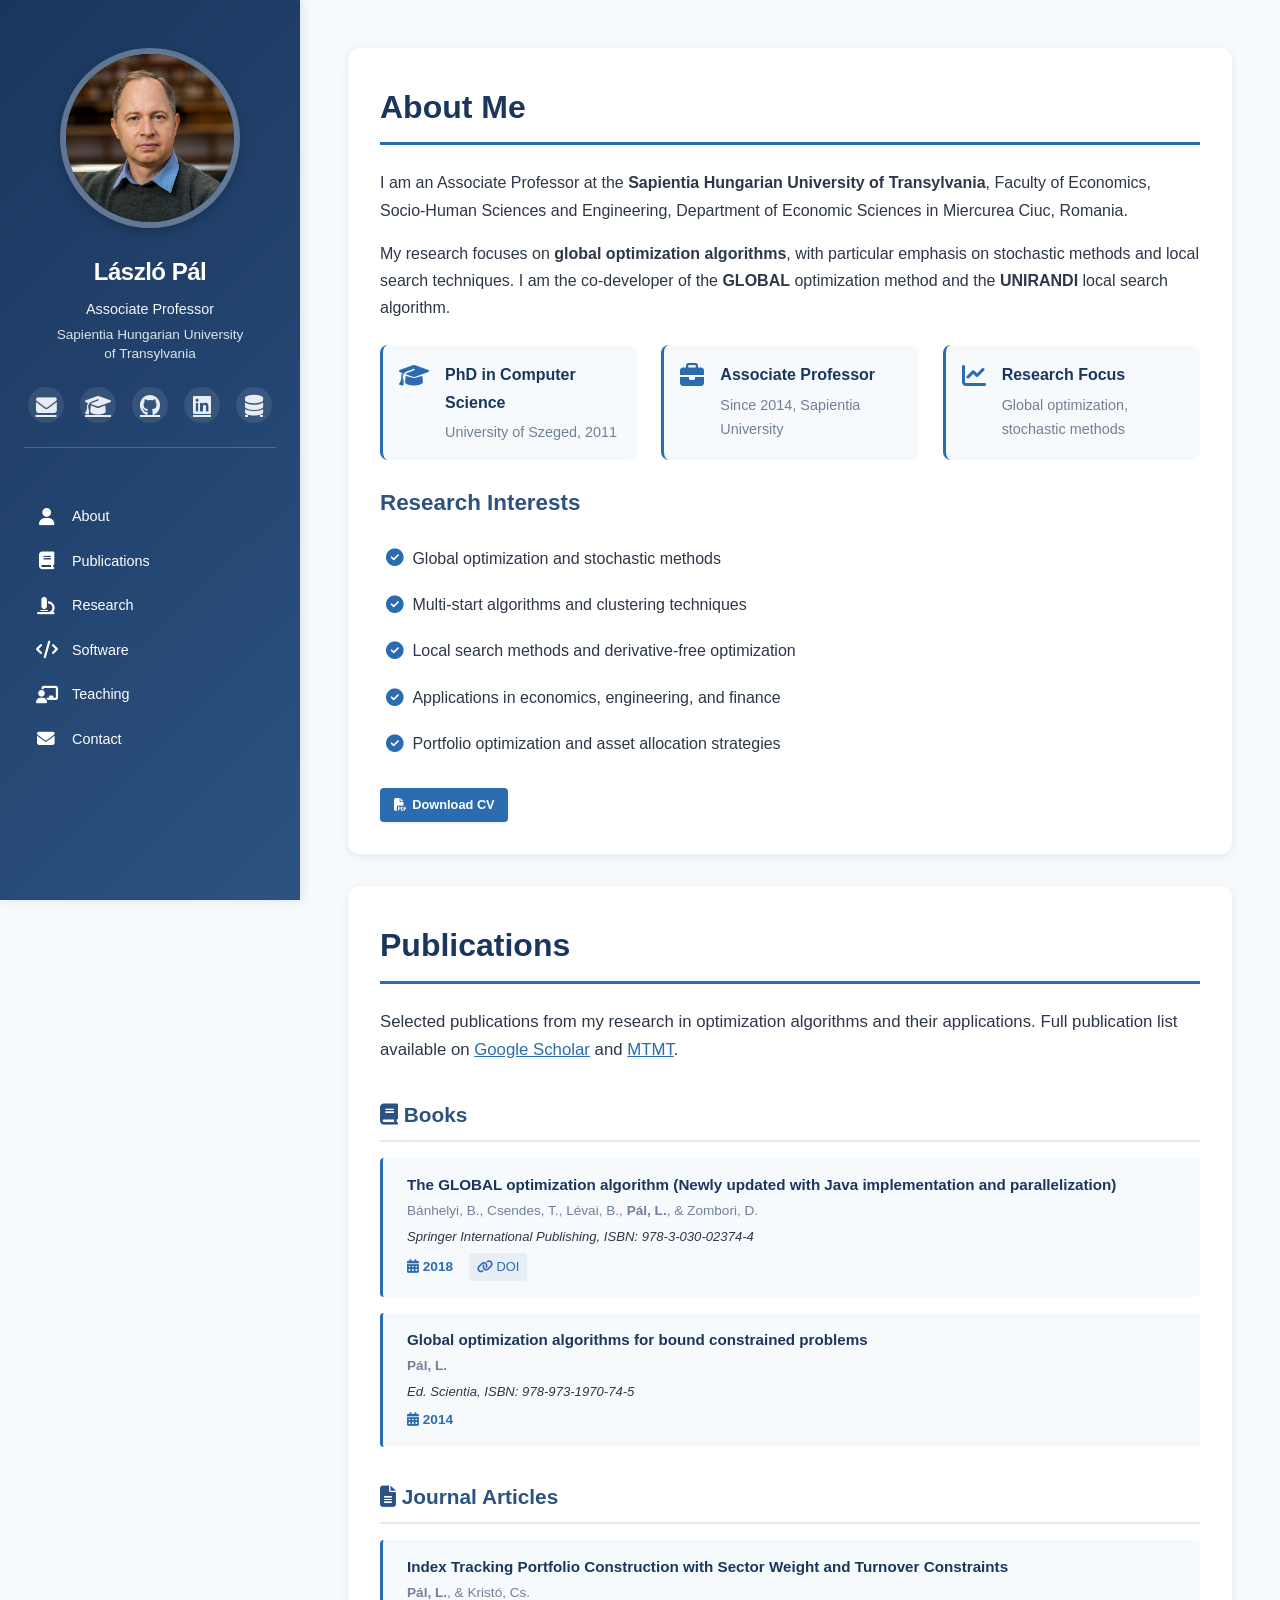
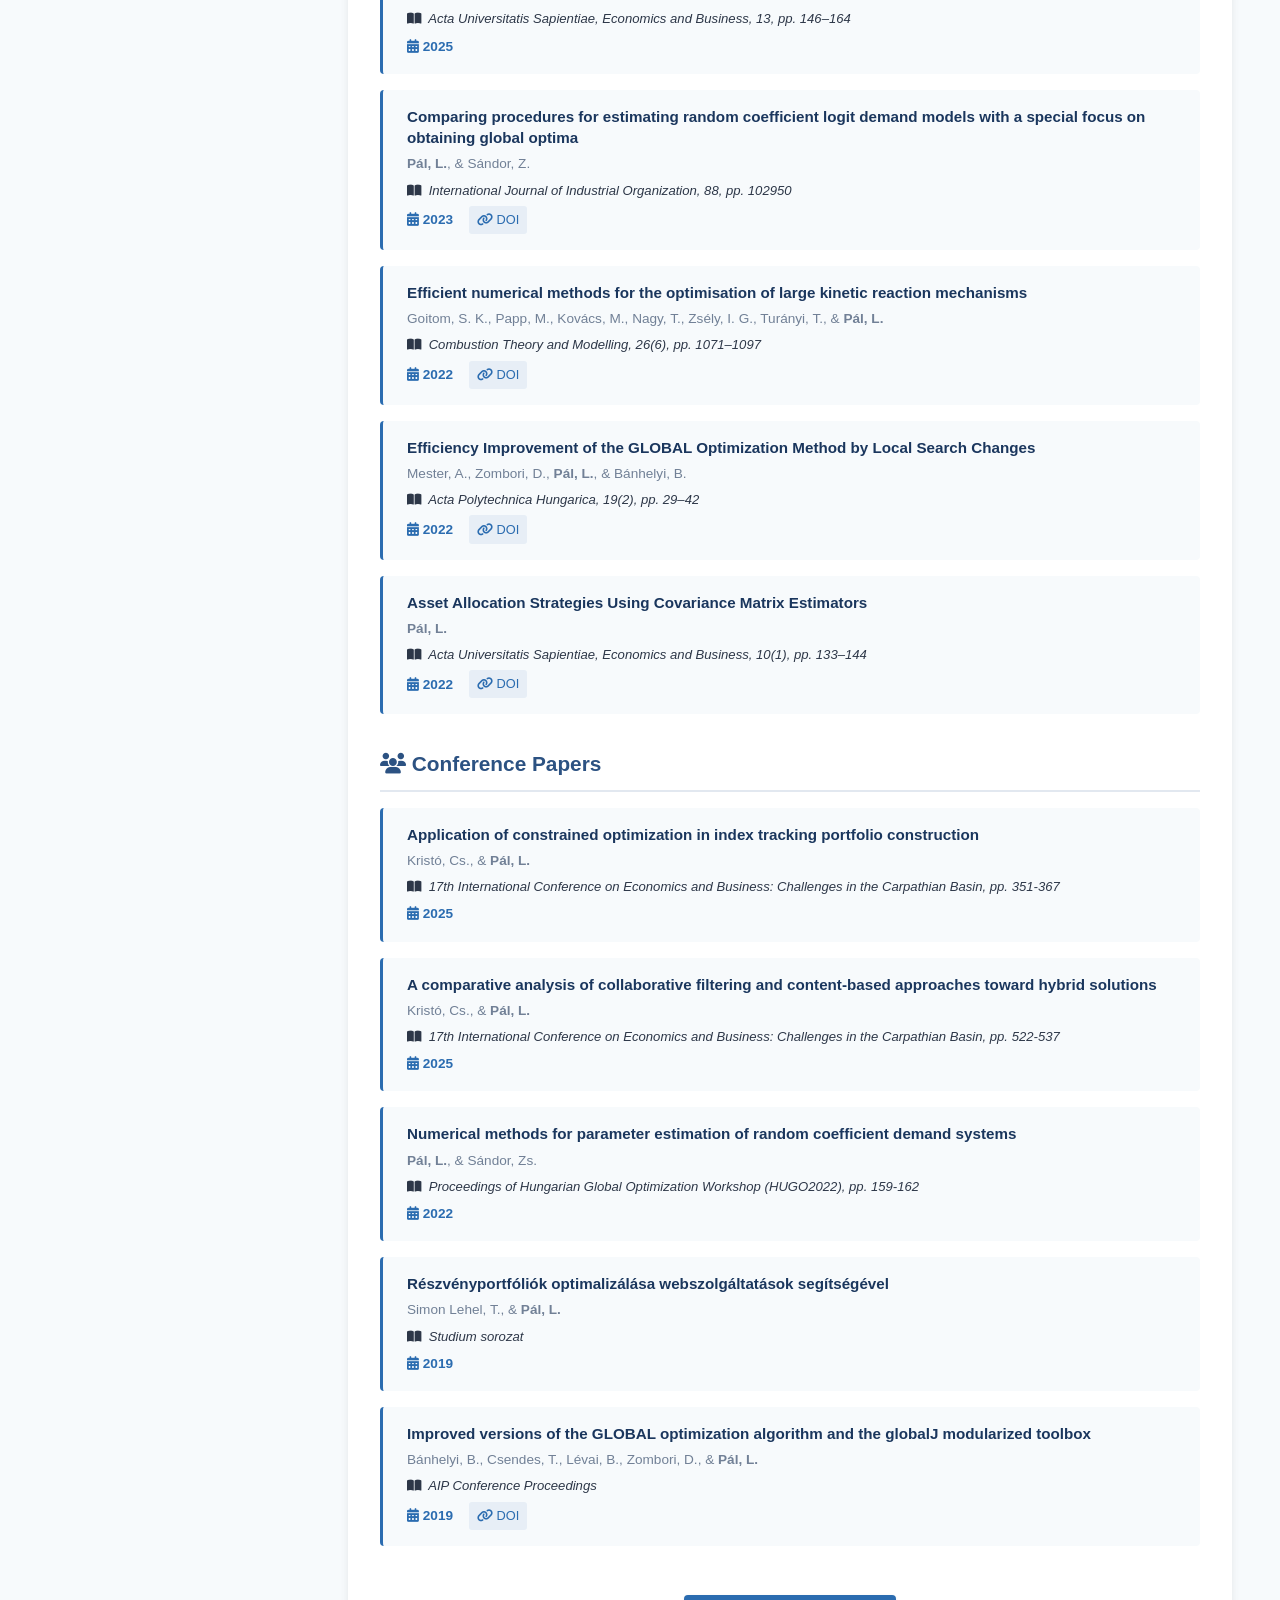
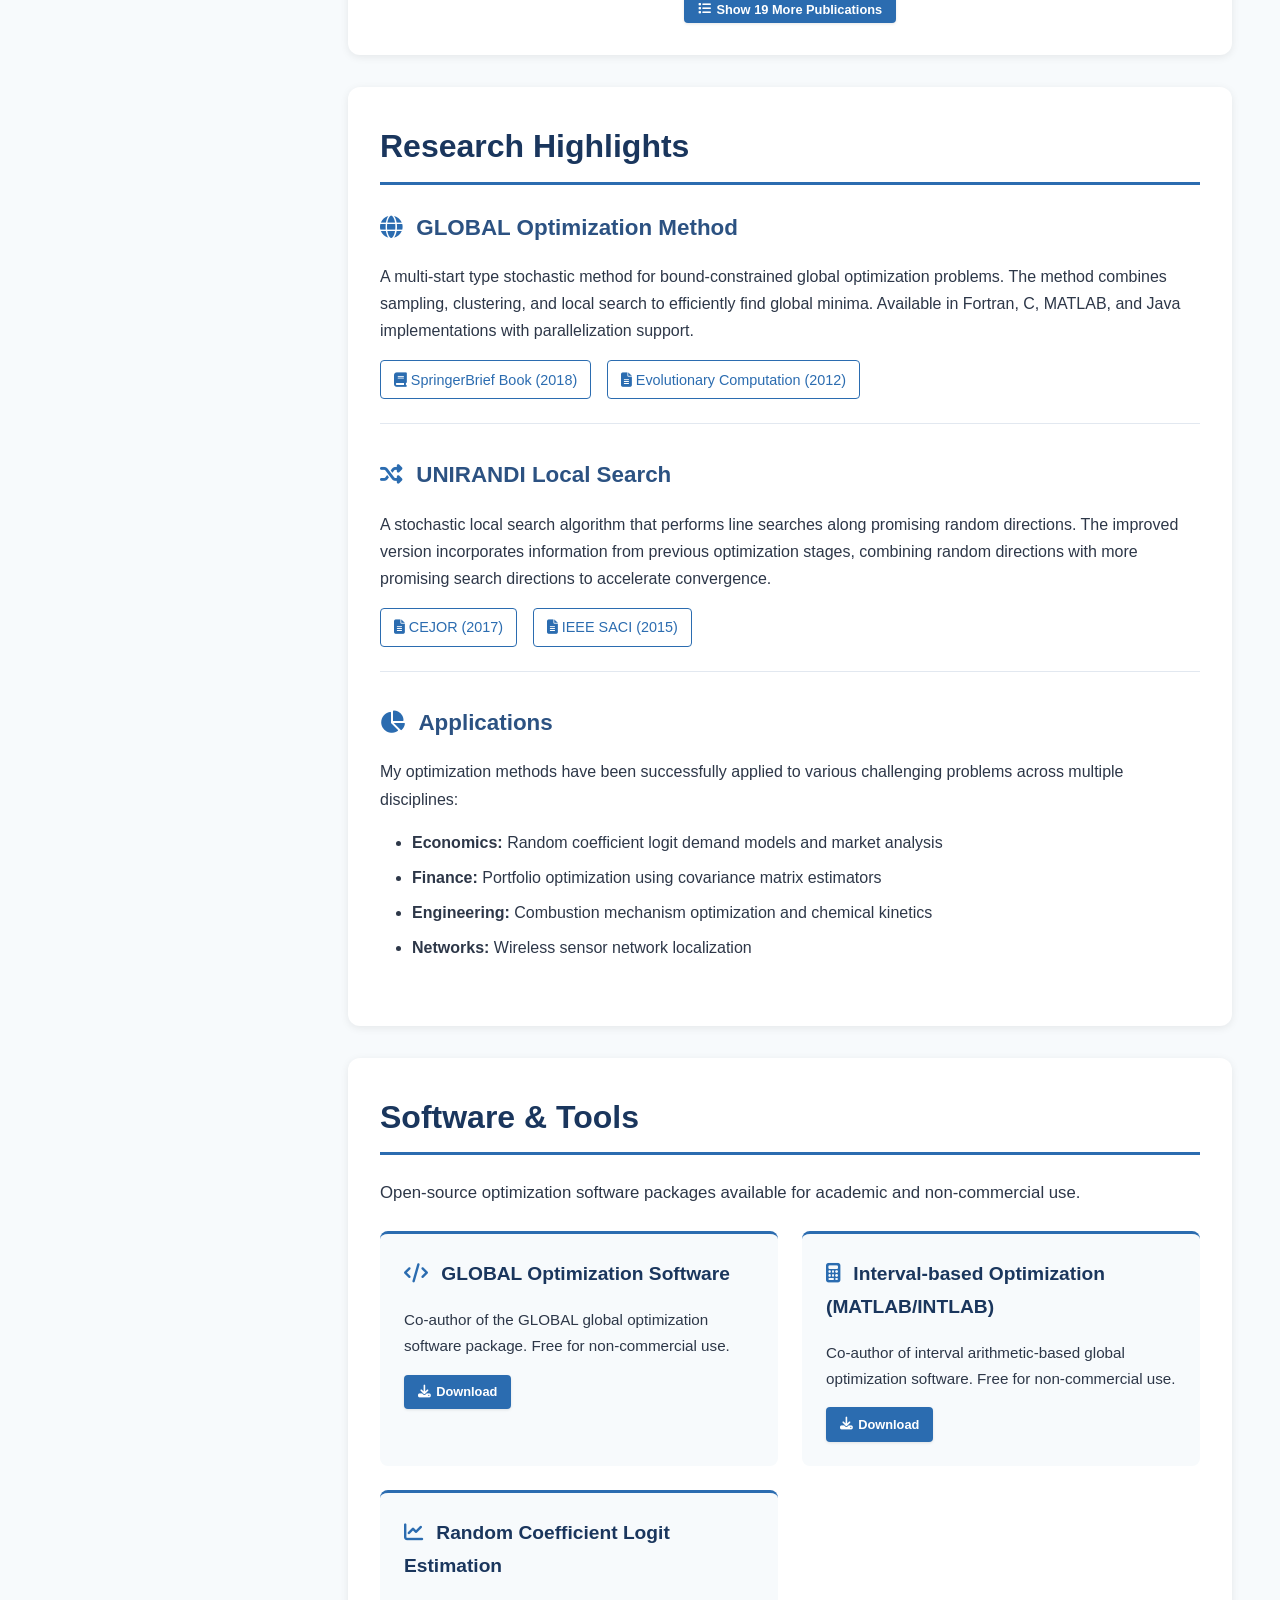
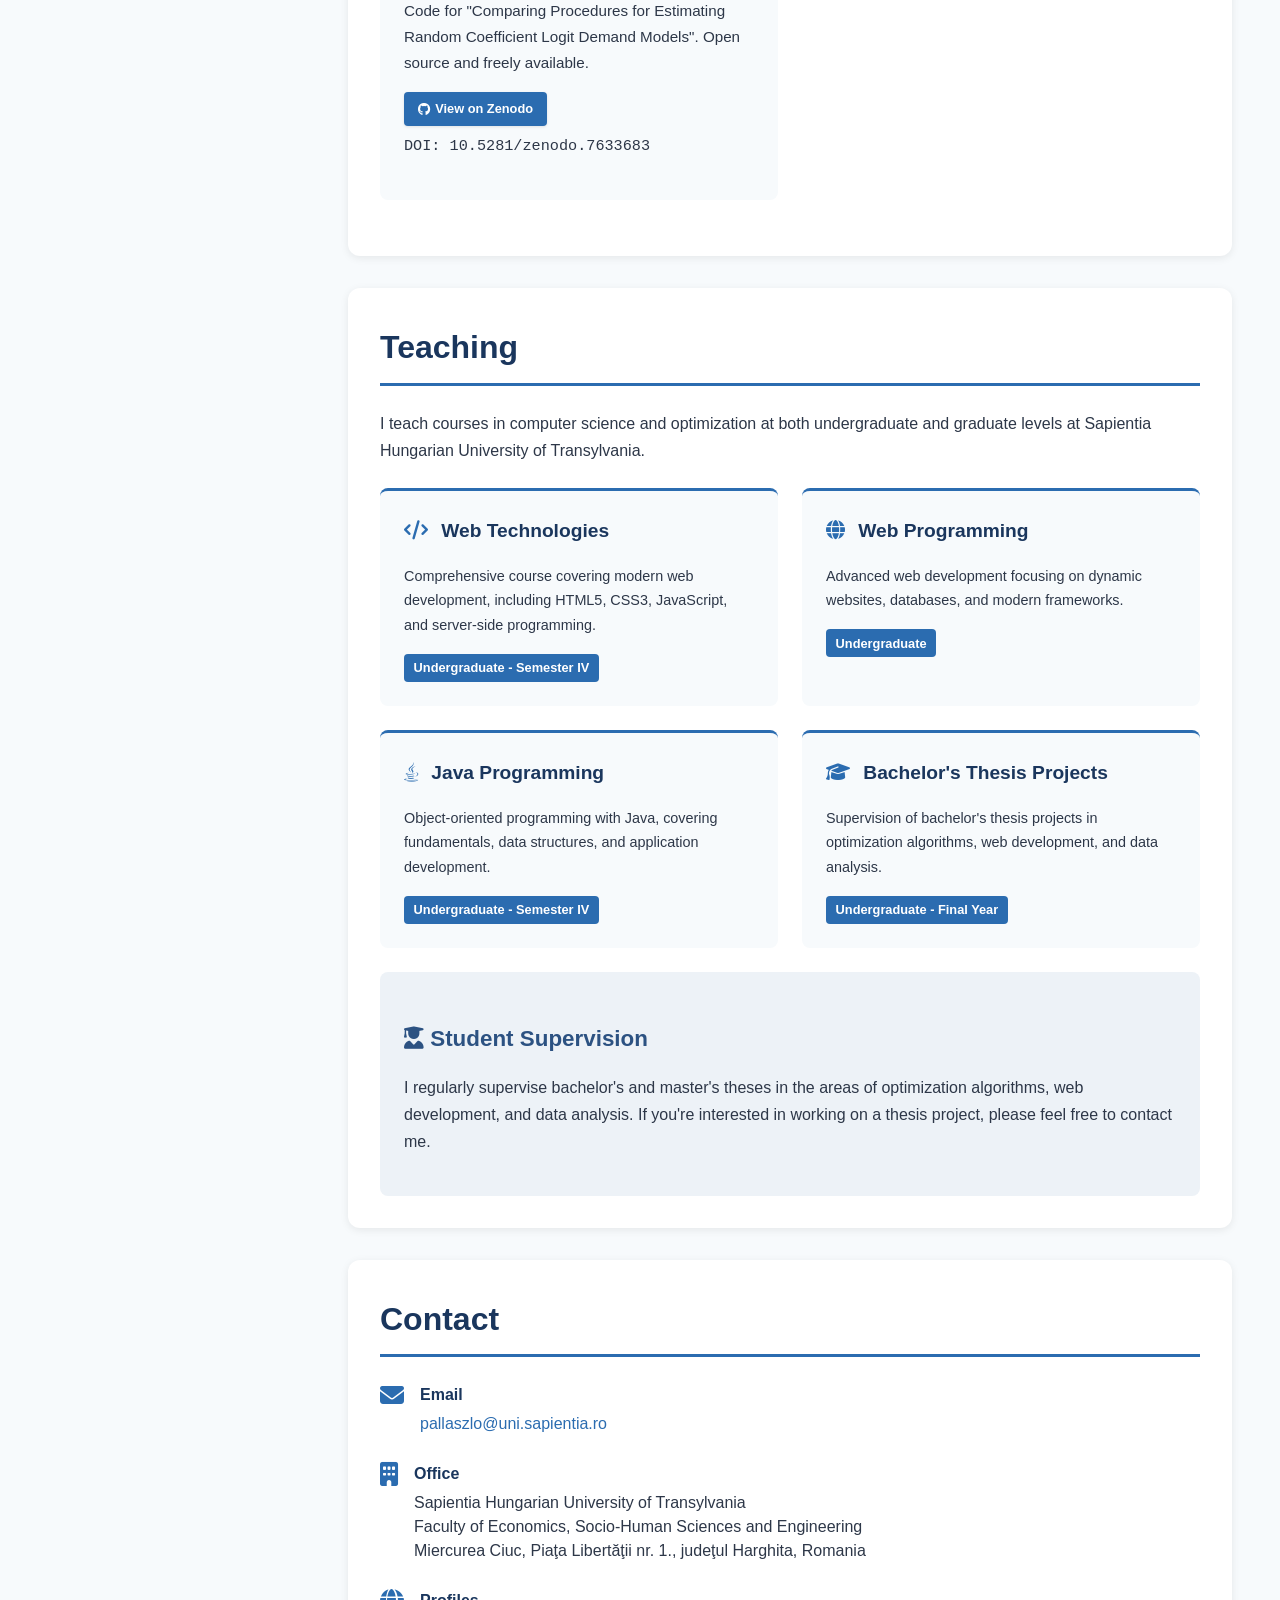
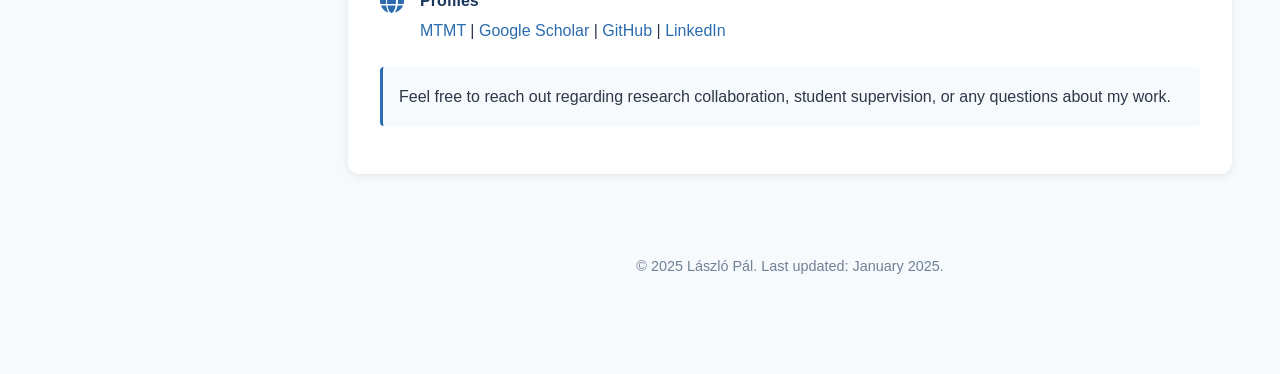
==== index.html @ 98fa34c7 "Swap MTMT/Scholar links, remove category counts, remove hover effects, add mobile scroll-to-top Chan" ====
<!DOCTYPE html>
<html lang="en">
<head>
    <meta charset="UTF-8">
    <meta name="viewport" content="width=device-width, initial-scale=1.0">
    <meta name="description" content="László Pál - Associate Professor at Sapientia Hungarian University of Transylvania, researcher in global optimization and stochastic methods">
    <meta name="keywords" content="László Pál, optimization, GLOBAL, UNIRANDI, research, Sapientia">
    <meta name="author" content="László Pál">
    <title>László Pál - Academic Website</title>
    <link rel="stylesheet" href="css/style.css">
    <link rel="stylesheet" href="https://cdnjs.cloudflare.com/ajax/libs/font-awesome/6.4.0/css/all.min.css">
    
    <!-- Google Analytics - Uncomment and add your GA ID -->
    <!-- 
    <script async src="https://www.googletagmanager.com/gtag/js?id=GA_MEASUREMENT_ID"></script>
    <script>
      window.dataLayer = window.dataLayer || [];
      function gtag(){dataLayer.push(arguments);}
      gtag('js', new Date());
      gtag('config', 'GA_MEASUREMENT_ID');
    </script>
    -->
</head>
<body>
    <!-- Fixed Sidebar -->
    <aside class="sidebar">
        <div class="profile">
            <div class="profile-image">
                <img src="assets/images/profile_small.jpg" alt="László Pál">
            </div>
            <h1>László Pál</h1>
            <p class="title">Associate Professor</p>
            <p class="institution">Sapientia Hungarian University<br>of Transylvania</p>

            <div class="social-links">
                <a href="mailto:pallaszlo@uni.sapientia.ro" title="Email" aria-label="Email">
                    <i class="fas fa-envelope"></i>
                </a>
                <a href="https://scholar.google.com/citations?user=nDlGWqsAAAAJ&hl=en" title="Google Scholar" target="_blank" rel="noopener" aria-label="Google Scholar">
                    <i class="fas fa-graduation-cap"></i>
                </a>
                <a href="https://github.com/pallaszlo" title="GitHub" target="_blank" rel="noopener" aria-label="GitHub">
                    <i class="fab fa-github"></i>
                </a>
                <a href="https://www.linkedin.com/in/l%C3%A1szl%C3%B3-p%C3%A1l-b04ba25a/" title="LinkedIn" target="_blank" rel="noopener" aria-label="LinkedIn">
                    <i class="fab fa-linkedin"></i>
                </a>
                <a href="https://m2.mtmt.hu/gui2/?type=authors&mode=browse&sel=10026711" title="MTMT" target="_blank" rel="noopener" aria-label="MTMT">
                    <i class="fas fa-database"></i>
                </a>
            </div>

            <nav class="main-nav">
                <a href="#about"><i class="fas fa-user"></i> About</a>
                <a href="#publications"><i class="fas fa-book"></i> Publications</a>
                <a href="#research"><i class="fas fa-microscope"></i> Research</a>
                <a href="#software"><i class="fas fa-code"></i> Software</a>
                <a href="#teaching"><i class="fas fa-chalkboard-teacher"></i> Teaching</a>
                <a href="#contact"><i class="fas fa-envelope"></i> Contact</a>
            </nav>
        </div>
    </aside>

    <!-- Main Content -->
    <main class="content">
        <section id="about" class="section">
            <h2>About Me</h2>
            <p>
                I am an Associate Professor at the <strong>Sapientia Hungarian University of Transylvania</strong>, 
                Faculty of Economics, Socio-Human Sciences and Engineering, Department of Economic Sciences in Miercurea Ciuc, Romania.
            </p>
            <p>
                My research focuses on <strong>global optimization algorithms</strong>, with particular emphasis on 
                stochastic methods and local search techniques. I am the co-developer of the <strong>GLOBAL</strong> 
                optimization method and the <strong>UNIRANDI</strong> local search algorithm.
            </p>
            
            <div class="highlights">
                <div class="highlight-item">
                    <i class="fas fa-graduation-cap"></i>
                    <div>
                        <strong>PhD in Computer Science</strong>
                        <p>University of Szeged, 2011</p>
                    </div>
                </div>
                <div class="highlight-item">
                    <i class="fas fa-briefcase"></i>
                    <div>
                        <strong>Associate Professor</strong>
                        <p>Since 2014, Sapientia University</p>
                    </div>
                </div>
                <div class="highlight-item">
                    <i class="fas fa-chart-line"></i>
                    <div>
                        <strong>Research Focus</strong>
                        <p>Global optimization, stochastic methods</p>
                    </div>
                </div>
            </div>

            <h3>Research Interests</h3>
            <ul class="research-interests">
                <li><i class="fas fa-check-circle"></i> Global optimization and stochastic methods</li>
                <li><i class="fas fa-check-circle"></i> Multi-start algorithms and clustering techniques</li>
                <li><i class="fas fa-check-circle"></i> Local search methods and derivative-free optimization</li>
                <li><i class="fas fa-check-circle"></i> Applications in economics, engineering, and finance</li>
                <li><i class="fas fa-check-circle"></i> Portfolio optimization and asset allocation strategies</li>
            </ul>
            
            <div class="cv-download">
                <a href="assets/cv.pdf" class="button" download>
                    <i class="fas fa-file-pdf"></i> Download CV
                </a>
            </div>
        </section>

        <section id="publications" class="section">
            <h2>Publications</h2>
            <p class="section-intro">
                Selected publications from my research in optimization algorithms and their applications.
                Full publication list available on
                <a href="https://scholar.google.com/citations?user=nDlGWqsAAAAJ&hl=en" target="_blank" rel="noopener">Google Scholar</a> and
                <a href="https://m2.mtmt.hu/gui2/?type=authors&mode=browse&sel=10026711" target="_blank" rel="noopener">MTMT</a>.
            </p>
            
            <div id="publications-list">
                <p class="loading">Loading publications...</p>
            </div>
            
            <div class="view-all">
                <button class="button" onclick="toggleAllPublications()">
                    <i class="fas fa-list"></i> View All Publications
                </button>
            </div>
        </section>

        <section id="research" class="section">
            <h2>Research Highlights</h2>
            
            <div class="research-item">
                <h3><i class="fas fa-globe"></i> GLOBAL Optimization Method</h3>
                <p>
                    A multi-start type stochastic method for bound-constrained global optimization problems. 
                    The method combines sampling, clustering, and local search to efficiently find global minima. 
                    Available in Fortran, C, MATLAB, and Java implementations with parallelization support.
                </p>
                <div class="research-links">
                    <a href="https://doi.org/10.1007/978-3-030-02375-1" target="_blank">
                        <i class="fas fa-book"></i> SpringerBrief Book (2018)
                    </a>
                    <a href="https://doi.org/10.1162/EVCO_a_00089" target="_blank">
                        <i class="fas fa-file-alt"></i> Evolutionary Computation (2012)
                    </a>
                </div>
            </div>

            <div class="research-item">
                <h3><i class="fas fa-random"></i> UNIRANDI Local Search</h3>
                <p>
                    A stochastic local search algorithm that performs line searches along promising random directions. 
                    The improved version incorporates information from previous optimization stages, combining random 
                    directions with more promising search directions to accelerate convergence.
                </p>
                <div class="research-links">
                    <a href="https://doi.org/10.1007/s10100-017-0470-2" target="_blank">
                        <i class="fas fa-file-alt"></i> CEJOR (2017)
                    </a>
                    <a href="https://doi.org/10.1109/saci.2015.7208182" target="_blank">
                        <i class="fas fa-file-alt"></i> IEEE SACI (2015)
                    </a>
                </div>
            </div>

            <div class="research-item">
                <h3><i class="fas fa-chart-pie"></i> Applications</h3>
                <p>
                    My optimization methods have been successfully applied to various challenging problems across 
                    multiple disciplines:
                </p>
                <ul>
                    <li><strong>Economics:</strong> Random coefficient logit demand models and market analysis</li>
                    <li><strong>Finance:</strong> Portfolio optimization using covariance matrix estimators</li>
                    <li><strong>Engineering:</strong> Combustion mechanism optimization and chemical kinetics</li>
                    <li><strong>Networks:</strong> Wireless sensor network localization</li>
                </ul>
            </div>
        </section>

        <section id="software" class="section">
            <h2>Software & Tools</h2>
            <p class="section-intro">
                Open-source optimization software packages available for academic and non-commercial use.
            </p>

            <div class="software-grid">
                <div class="software-item">
                    <h3><i class="fas fa-code"></i> GLOBAL Optimization Software</h3>
                    <p>
                        Co-author of the GLOBAL global optimization software package. Free for non-commercial use.
                    </p>
                    <a href="http://www.inf.u-szeged.hu/~csendes/Reg/regform.php" class="button" target="_blank">
                        <i class="fas fa-download"></i> Download
                    </a>
                </div>

                <div class="software-item">
                    <h3><i class="fas fa-calculator"></i> Interval-based Optimization (MATLAB/INTLAB)</h3>
                    <p>
                        Co-author of interval arithmetic-based global optimization software. Free for non-commercial use.
                    </p>
                    <a href="http://www.inf.u-szeged.hu/~csendes/Reg/regform.php" class="button" target="_blank">
                        <i class="fas fa-download"></i> Download
                    </a>
                </div>

                <div class="software-item">
                    <h3><i class="fas fa-chart-line"></i> Random Coefficient Logit Estimation</h3>
                    <p>
                        Code for "Comparing Procedures for Estimating Random Coefficient Logit Demand Models".
                        Open source and freely available.
                    </p>
                    <a href="https://zenodo.org/record/7633684" class="button" target="_blank">
                        <i class="fab fa-github"></i> View on Zenodo
                    </a>
                    <p class="software-doi">DOI: 10.5281/zenodo.7633683</p>
                </div>
            </div>
        </section>

        <section id="teaching" class="section">
            <h2>Teaching</h2>
            <p>
                I teach courses in computer science and optimization at both undergraduate and graduate levels 
                at Sapientia Hungarian University of Transylvania.
            </p>
            
            <div class="teaching-grid">
                <div class="teaching-item">
                    <h3><i class="fas fa-code"></i> Web Technologies</h3>
                    <p>Comprehensive course covering modern web development, including HTML5, CSS3, JavaScript,
                       and server-side programming.</p>
                    <span class="course-level">Undergraduate - Semester IV</span>
                </div>

                <div class="teaching-item">
                    <h3><i class="fas fa-globe"></i> Web Programming</h3>
                    <p>Advanced web development focusing on dynamic websites, databases, and modern frameworks.</p>
                    <span class="course-level">Undergraduate</span>
                </div>

                <div class="teaching-item">
                    <h3><i class="fab fa-java"></i> Java Programming</h3>
                    <p>Object-oriented programming with Java, covering fundamentals, data structures,
                       and application development.</p>
                    <span class="course-level">Undergraduate - Semester IV</span>
                </div>

                <div class="teaching-item">
                    <h3><i class="fas fa-graduation-cap"></i> Bachelor's Thesis Projects</h3>
                    <p>Supervision of bachelor's thesis projects in optimization algorithms, web development,
                       and data analysis.</p>
                    <span class="course-level">Undergraduate - Final Year</span>
                </div>
            </div>
            
            <div class="supervision">
                <h3><i class="fas fa-user-graduate"></i> Student Supervision</h3>
                <p>
                    I regularly supervise bachelor's and master's theses in the areas of optimization algorithms, 
                    web development, and data analysis. If you're interested in working on a thesis project, 
                    please feel free to contact me.
                </p>
            </div>
        </section>

        <section id="contact" class="section">
            <h2>Contact</h2>
            
            <div class="contact-grid">
                <div class="contact-item">
                    <i class="fas fa-envelope"></i>
                    <div>
                        <strong>Email</strong>
                        <p><a href="mailto:pallaszlo@uni.sapientia.ro">pallaszlo@uni.sapientia.ro</a></p>
                    </div>
                </div>
                
                <div class="contact-item">
                    <i class="fas fa-building"></i>
                    <div>
                        <strong>Office</strong>
                        <p>Sapientia Hungarian University of Transylvania<br>
                           Faculty of Economics, Socio-Human Sciences and Engineering<br>
                           Miercurea Ciuc, Piaţa Libertăţii nr. 1., judeţul Harghita, Romania</p>
                    </div>
                </div>
                
                <div class="contact-item">
                    <i class="fas fa-globe"></i>
                    <div>
                        <strong>Profiles</strong>
                        <p>
                            <a href="https://m2.mtmt.hu/gui2/?type=authors&mode=browse&sel=10026711" target="_blank">MTMT</a> |
                            <a href="https://scholar.google.com/citations?user=nDlGWqsAAAAJ&hl=en" target="_blank">Google Scholar</a> |
                            <a href="https://github.com/pallaszlo" target="_blank">GitHub</a> |
                            <a href="https://www.linkedin.com/in/l%C3%A1szl%C3%B3-p%C3%A1l-b04ba25a/" target="_blank">LinkedIn</a>
                        </p>
                    </div>
                </div>
            </div>
            
            <p class="contact-note">
                Feel free to reach out regarding research collaboration, student supervision, 
                or any questions about my work.
            </p>
        </section>

        <footer>
            <p>&copy; 2025 László Pál. Last updated: January 2025.</p>
        </footer>
    </main>

    <!-- Scroll to Top Button -->
    <button id="scrollToTop" class="scroll-top-btn" onclick="scrollToTop()" aria-label="Scroll to top">
        <i class="fas fa-arrow-up"></i>
    </button>

    <script src="js/main.js"></script>
    <script src="js/publications.js"></script>
</body>
</html>
---- css/style.css ----
/* Reset and Base Styles */
* {
    margin: 0;
    padding: 0;
    box-sizing: border-box;
}

:root {
    /* Professional Color Palette */
    --primary-color: #1a365d;  /* Deep blue */
    --secondary-color: #2c5282;  /* Medium blue */
    --accent-color: #2b6cb0;  /* Bright blue */
    --text-color: #2d3748;
    --text-light: #718096;
    --bg-color: #ffffff;
    --bg-light: #f7fafc;
    --bg-highlight: #edf2f7;
    --border-color: #e2e8f0;
    --shadow: 0 2px 8px rgba(0, 0, 0, 0.08);
    --shadow-hover: 0 4px 12px rgba(0, 0, 0, 0.12);
    
    /* Spacing */
    --sidebar-width: 300px;
    --content-max-width: 1000px;
    --spacing-xs: 0.5rem;
    --spacing-sm: 1rem;
    --spacing-md: 1.5rem;
    --spacing-lg: 2rem;
    --spacing-xl: 3rem;
}

body {
    font-family: -apple-system, BlinkMacSystemFont, 'Segoe UI', 'Roboto', 'Oxygen', 'Ubuntu', 'Cantarell', sans-serif;
    line-height: 1.7;
    color: var(--text-color);
    background-color: var(--bg-light);
}

/* Sidebar Styles */
.sidebar {
    position: fixed;
    top: 0;
    left: 0;
    width: var(--sidebar-width);
    height: 100vh;
    background: linear-gradient(135deg, var(--primary-color) 0%, var(--secondary-color) 100%);
    color: white;
    padding-top: var(--spacing-xl);
    padding-left: var(--spacing-md);
    padding-right: var(--spacing-md);
    padding-bottom: var(--spacing-lg);
    overflow-y: auto;
    scrollbar-width: thin;
    -ms-overflow-style: none;
    box-shadow: 2px 0 10px rgba(0, 0, 0, 0.1);
    z-index: 1000;
}

.sidebar::-webkit-scrollbar {
    width: 5px;
}

.sidebar::-webkit-scrollbar-thumb {
    background: rgba(255, 255, 255, 0.3);
    border-radius: 3px;
}

.profile {
    text-align: center;
}

.profile-image {
    width: 180px;
    height: 180px;
    margin: 0 auto var(--spacing-md);
    border-radius: 50%;
    overflow: hidden;
    border: 6px solid rgba(255, 255, 255, 0.3);
    box-shadow: 0 4px 12px rgba(0, 0, 0, 0.2);
}

.profile-image img {
    width: 100%;
    height: 100%;
    object-fit: cover;
    object-position: center 20%;
}

.sidebar h1 {
    font-size: 1.5rem;
    margin-bottom: 0.25rem;
    font-weight: 700;
    letter-spacing: -0.5px;
}

.sidebar .title {
    color: rgba(255, 255, 255, 0.95);
    font-size: 0.9rem;
    font-weight: 500;
    margin-bottom: 0.25rem;
}

.sidebar .institution {
    color: rgba(255, 255, 255, 0.85);
    font-size: 0.85rem;
    line-height: 1.4;
    margin-bottom: var(--spacing-md);
}

/* Navigation */
.main-nav {
    display: flex;
    flex-direction: column;
    gap: 0.25rem;
    margin: 0;
    padding-top: var(--spacing-md);
    border-top: none;
}

.main-nav a {
    color: white;
    text-decoration: none;
    padding: 0.5rem 0.75rem;
    border-radius: 6px;
    transition: all 0.3s ease;
    font-size: 0.9rem;
    font-weight: 500;
    display: flex;
    align-items: center;
    gap: var(--spacing-sm);
}

.main-nav a i {
    width: 20px;
    font-size: 1.1rem;
}

.main-nav a:hover,
.main-nav a.active {
    background-color: rgba(255, 255, 255, 0.15);
    transform: translateX(5px);
}

/* Social Links */
.social-links {
    display: flex;
    justify-content: center;
    gap: var(--spacing-sm);
    margin-top: var(--spacing-md);
    margin-bottom: var(--spacing-md);
    padding-bottom: var(--spacing-md);
    border-bottom: 1px solid rgba(255, 255, 255, 0.2);
}

.social-links a {
    color: white;
    font-size: 1.3rem;
    transition: all 0.3s ease;
    opacity: 0.9;
    width: 36px;
    height: 36px;
    display: flex;
    align-items: center;
    justify-content: center;
    border-radius: 50%;
    background-color: rgba(255, 255, 255, 0.1);
    flex-shrink: 0;
}

.social-links a:hover {
    transform: translateY(-3px);
    opacity: 1;
    background-color: rgba(255, 255, 255, 0.2);
}

.social-links a i {
    display: block;
}

/* Main Content */
.content {
    margin-left: var(--sidebar-width);
    padding-top: var(--spacing-xl);
    padding-left: var(--spacing-xl);
    padding-right: var(--spacing-xl);
    padding-bottom: var(--spacing-xl);
    max-width: var(--content-max-width);
}

#about {
    margin-top: 0;
}

.section:first-child {
    margin-top: 0;
}

.section {
    background-color: var(--bg-color);
    padding: var(--spacing-lg);
    margin-bottom: var(--spacing-lg);
    border-radius: 12px;
    box-shadow: var(--shadow);
    transition: box-shadow 0.3s ease;
}

.section:hover {
    box-shadow: var(--shadow-hover);
}

.section h2 {
    color: var(--primary-color);
    font-size: 2rem;
    margin-bottom: var(--spacing-md);
    padding-bottom: var(--spacing-xs);
    border-bottom: 3px solid var(--accent-color);
    font-weight: 700;
}

.section h3 {
    color: var(--secondary-color);
    font-size: 1.4rem;
    margin-top: var(--spacing-md);
    margin-bottom: var(--spacing-sm);
    font-weight: 600;
}

.section p {
    margin-bottom: var(--spacing-sm);
    color: var(--text-color);
}

.section-intro {
    color: var(--text-light);
    font-size: 1.05rem;
    margin-bottom: var(--spacing-xl);
}

/* Highlights */
.highlights {
    display: grid;
    grid-template-columns: repeat(auto-fit, minmax(250px, 1fr));
    gap: var(--spacing-md);
    margin: var(--spacing-md) 0;
}

.highlight-item {
    display: flex;
    align-items: flex-start;
    gap: var(--spacing-sm);
    padding: var(--spacing-sm);
    background-color: var(--bg-light);
    border-radius: 8px;
    border-left: 3px solid var(--accent-color);
}

.highlight-item i {
    font-size: 1.5rem;
    color: var(--accent-color);
    margin-top: 2px;
}

.highlight-item strong {
    display: block;
    color: var(--primary-color);
    margin-bottom: 0.25rem;
}

.highlight-item p {
    margin-bottom: 0;
    font-size: 0.9rem;
    color: var(--text-light);
}

/* Research Interests List */
.research-interests {
    list-style: none;
    margin-left: 0;
}

.research-interests li {
    padding: 0.4rem;
    margin-bottom: 0.4rem;
    display: flex;
    align-items: center;
    gap: var(--spacing-xs);
}

.research-interests i {
    color: var(--accent-color);
    font-size: 1.1rem;
}

/* Button Styles */
.button {
    display: inline-flex;
    align-items: center;
    gap: 0.35rem;
    padding: 0.4rem 0.85rem;
    background-color: var(--accent-color);
    color: white;
    text-decoration: none;
    border-radius: 4px;
    border: none;
    cursor: pointer;
    font-size: 0.8rem;
    font-weight: 600;
    transition: all 0.3s ease;
    box-shadow: 0 1px 3px rgba(0, 0, 0, 0.1);
}

.button:hover {
    background-color: #1e5a8e;
    color: white;
    transform: translateY(-1px);
    box-shadow: 0 3px 6px rgba(0, 0, 0, 0.15);
}

.button i {
    font-size: 0.8rem;
}

.cv-download {
    margin-top: var(--spacing-md);
}

/* Publication Styles */
.publication-item {
    padding: var(--spacing-sm) var(--spacing-md);
    margin-bottom: var(--spacing-sm);
    border-left: 3px solid var(--accent-color);
    background-color: var(--bg-light);
    border-radius: 4px;
}

.publication-item.hidden {
    display: none;
}

.publication-title {
    font-weight: 600;
    color: var(--primary-color);
    margin-bottom: 0.25rem;
    font-size: 0.95rem;
    line-height: 1.4;
}

.publication-authors {
    color: var(--text-light);
    font-size: 0.85rem;
    margin-bottom: 0.25rem;
}

.publication-venue {
    color: var(--text-color);
    font-style: italic;
    font-size: 0.82rem;
    margin-bottom: 0.25rem;
}

.publication-meta {
    display: flex;
    align-items: center;
    gap: var(--spacing-sm);
    margin-top: 0.25rem;
    flex-wrap: wrap;
}

.publication-year {
    color: var(--accent-color);
    font-weight: 600;
    font-size: 0.85rem;
}

.publication-links {
    display: flex;
    gap: 0.5rem;
    flex-wrap: wrap;
}

.publication-links a {
    color: var(--accent-color);
    text-decoration: none;
    font-size: 0.8rem;
    padding: 0.2rem 0.5rem;
    border-radius: 3px;
    background-color: rgba(43, 108, 176, 0.08);
    transition: all 0.2s ease;
}

.publication-links a:hover {
    background-color: var(--accent-color);
    color: white;
}

.doi-link {
    color: var(--accent-color);
    text-decoration: none;
    font-size: 0.8rem;
    padding: 0.2rem 0.5rem;
    border-radius: 3px;
    background-color: rgba(43, 108, 176, 0.08);
    transition: all 0.2s ease;
}

.doi-link:hover {
    background-color: var(--accent-color);
    color: white;
}

.publications-category {
    margin-top: var(--spacing-lg);
    margin-bottom: var(--spacing-md);
}

.publications-category h3 {
    font-size: 1.3rem;
    color: var(--secondary-color);
    margin-bottom: var(--spacing-sm);
    padding-bottom: var(--spacing-xs);
    border-bottom: 2px solid var(--border-color);
}

/* Research Items */
.research-item {
    margin-bottom: var(--spacing-lg);
    padding-bottom: var(--spacing-md);
    border-bottom: 1px solid var(--border-color);
    /* transition: background-color 0.3s ease; */
}

.research-item:last-child {
    border-bottom: none;
    padding-bottom: 0;
}

.research-item h3 i {
    margin-right: var(--spacing-xs);
    color: var(--accent-color);
}

.research-item ul {
    margin-left: var(--spacing-lg);
    margin-top: var(--spacing-sm);
}

.research-item li {
    margin-bottom: var(--spacing-xs);
}

.research-links {
    display: flex;
    gap: var(--spacing-sm);
    margin-top: var(--spacing-sm);
    flex-wrap: wrap;
}

.research-links a {
    color: var(--accent-color);
    text-decoration: none;
    padding: 0.4rem 0.8rem;
    border: 1px solid var(--accent-color);
    border-radius: 4px;
    font-size: 0.9rem;
    transition: all 0.3s ease;
}

.research-links a:hover {
    background-color: var(--accent-color);
    color: white;
}

/* Teaching Grid */
.teaching-grid {
    display: grid;
    grid-template-columns: repeat(auto-fill, minmax(280px, 1fr));
    gap: var(--spacing-md);
    margin: var(--spacing-md) 0;
}

.teaching-item {
    padding: var(--spacing-md);
    background-color: var(--bg-light);
    border-radius: 8px;
    border-top: 3px solid var(--accent-color);
    /* transition: all 0.3s ease; */
}

/* .teaching-item:hover {
    transform: translateY(-4px);
    box-shadow: var(--shadow-hover);
} */

.teaching-item h3 {
    margin-top: 0;
    font-size: 1.2rem;
    color: var(--primary-color);
}

.teaching-item h3 i {
    margin-right: var(--spacing-xs);
    color: var(--accent-color);
}

.teaching-item p {
    font-size: 0.9rem;
    margin-bottom: var(--spacing-sm);
}

.course-level {
    display: inline-block;
    padding: 0.2rem 0.6rem;
    background-color: var(--accent-color);
    color: white;
    border-radius: 4px;
    font-size: 0.8rem;
    font-weight: 600;
}

.supervision {
    margin-top: var(--spacing-md);
    padding: var(--spacing-md);
    background-color: var(--bg-highlight);
    border-radius: 8px;
}

/* Contact Grid */
.contact-grid {
    display: grid;
    gap: var(--spacing-md);
    margin: var(--spacing-md) 0;
}

.contact-item {
    display: flex;
    gap: var(--spacing-sm);
    align-items: flex-start;
}

.contact-item i {
    font-size: 1.5rem;
    color: var(--accent-color);
    margin-top: 2px;
}

.contact-item strong {
    display: block;
    color: var(--primary-color);
    margin-bottom: 0.25rem;
}

.contact-item p {
    margin-bottom: 0;
    line-height: 1.5;
}

.contact-item a {
    color: var(--accent-color);
    text-decoration: none;
    transition: color 0.2s ease;
}

.contact-item a:hover {
    color: var(--primary-color);
    text-decoration: underline;
}

.contact-note {
    margin-top: var(--spacing-md);
    padding: var(--spacing-sm);
    background-color: var(--bg-light);
    border-left: 3px solid var(--accent-color);
    border-radius: 4px;
}

/* View All Button */
.view-all {
    text-align: center;
    margin-top: var(--spacing-xl);
}

/* Software Grid */
.software-grid {
    display: grid;
    grid-template-columns: repeat(auto-fill, minmax(300px, 1fr));
    gap: var(--spacing-md);
    margin: var(--spacing-md) 0;
}

.software-item {
    padding: var(--spacing-md);
    background-color: var(--bg-light);
    border-radius: 8px;
    border-top: 3px solid var(--accent-color);
    /* transition: all 0.3s ease; */
}

/* .software-item:hover {
    transform: translateY(-4px);
    box-shadow: var(--shadow-hover);
} */

.software-item h3 {
    margin-top: 0;
    font-size: 1.2rem;
    color: var(--primary-color);
}

.software-item h3 i {
    margin-right: var(--spacing-xs);
    color: var(--accent-color);
}

.software-item p {
    font-size: 0.95rem;
    margin-bottom: var(--spacing-sm);
}

.software-doi {
    font-size: 0.85rem;
    color: var(--text-light);
    font-family: monospace;
    margin-top: var(--spacing-xs);
}

/* Footer */
footer {
    text-align: center;
    padding: var(--spacing-xl);
    color: var(--text-light);
    font-size: 0.9rem;
}

/* Loading State */
.loading {
    text-align: center;
    color: var(--text-light);
    padding: var(--spacing-xl);
    font-style: italic;
}

/* Responsive Design */
@media (max-width: 968px) {
    :root {
        --sidebar-width: 100%;
    }
    
    .sidebar {
        position: relative;
        width: 100%;
        height: auto;
        box-shadow: none;
    }
    
    .content {
        margin-left: 0;
        padding: var(--spacing-md);
    }
    
    .section {
        padding: var(--spacing-md);
    }
    
    .main-nav {
        flex-direction: row;
        flex-wrap: wrap;
        justify-content: center;
    }
    
    .main-nav a {
        flex: 0 0 auto;
    }
    
    .highlights {
        grid-template-columns: 1fr;
    }
    
    .teaching-grid {
        grid-template-columns: 1fr;
    }
}

/* Smooth Scrolling */
html {
    scroll-behavior: smooth;
}

/* Scroll to Top Button */
.scroll-top-btn {
    position: fixed;
    bottom: 20px;
    right: 20px;
    width: 45px;
    height: 45px;
    background-color: var(--accent-color);
    color: white;
    border: none;
    border-radius: 50%;
    cursor: pointer;
    display: none;
    align-items: center;
    justify-content: center;
    font-size: 1.2rem;
    box-shadow: 0 4px 12px rgba(0, 0, 0, 0.2);
    z-index: 1000;
    transition: all 0.3s ease;
    opacity: 0.7;
}

.scroll-top-btn:hover {
    opacity: 1;
    transform: translateY(-3px);
    box-shadow: 0 6px 16px rgba(0, 0, 0, 0.3);
}

.scroll-top-btn.show {
    display: flex;
}

/* Scroll to top button only on mobile */
@media (min-width: 968px) {
    .scroll-top-btn {
        display: none !important;
    }
}

/* Link Styles */
a {
    color: var(--accent-color);
    transition: color 0.2s ease;
}

a:hover {
    color: var(--primary-color);
}

/* Print Styles */
@media print {
    .sidebar {
        position: static;
        width: 100%;
    }

    .content {
        margin-left: 0;
    }

    .section {
        break-inside: avoid;
    }
}
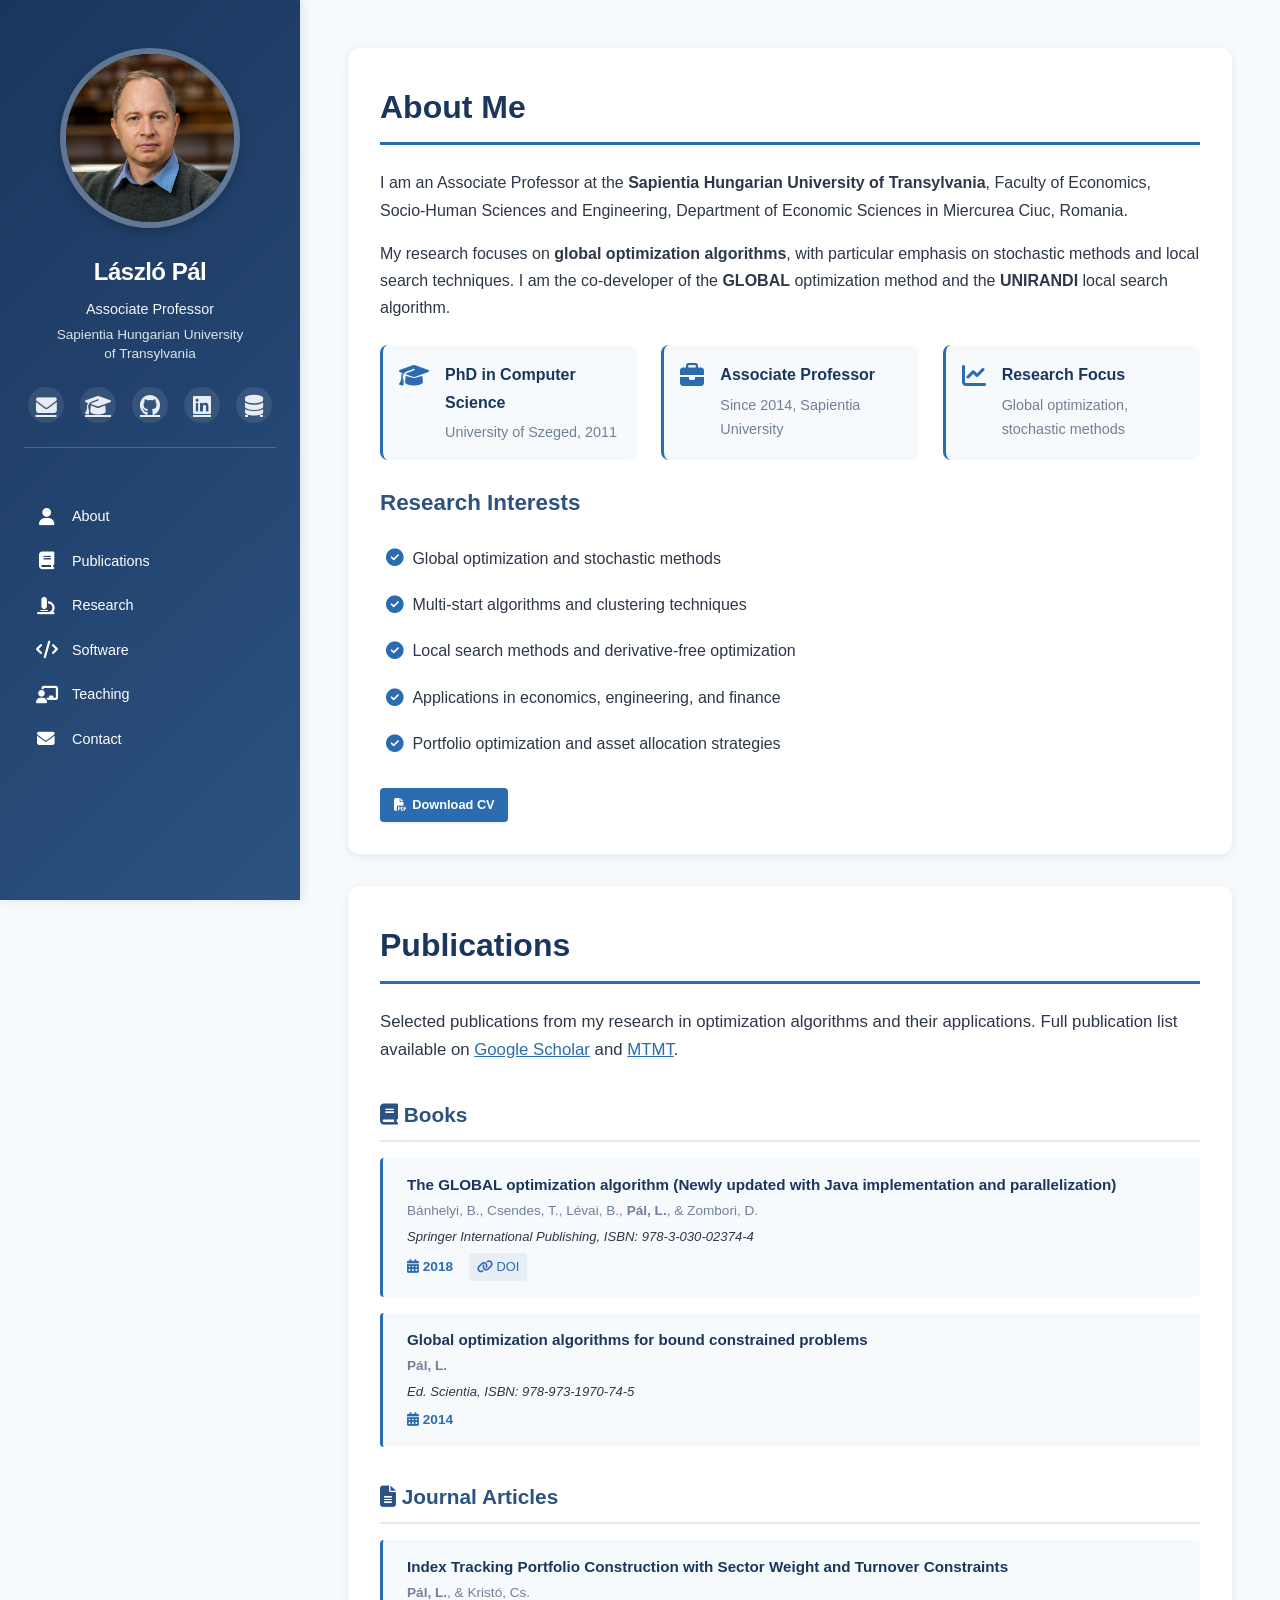
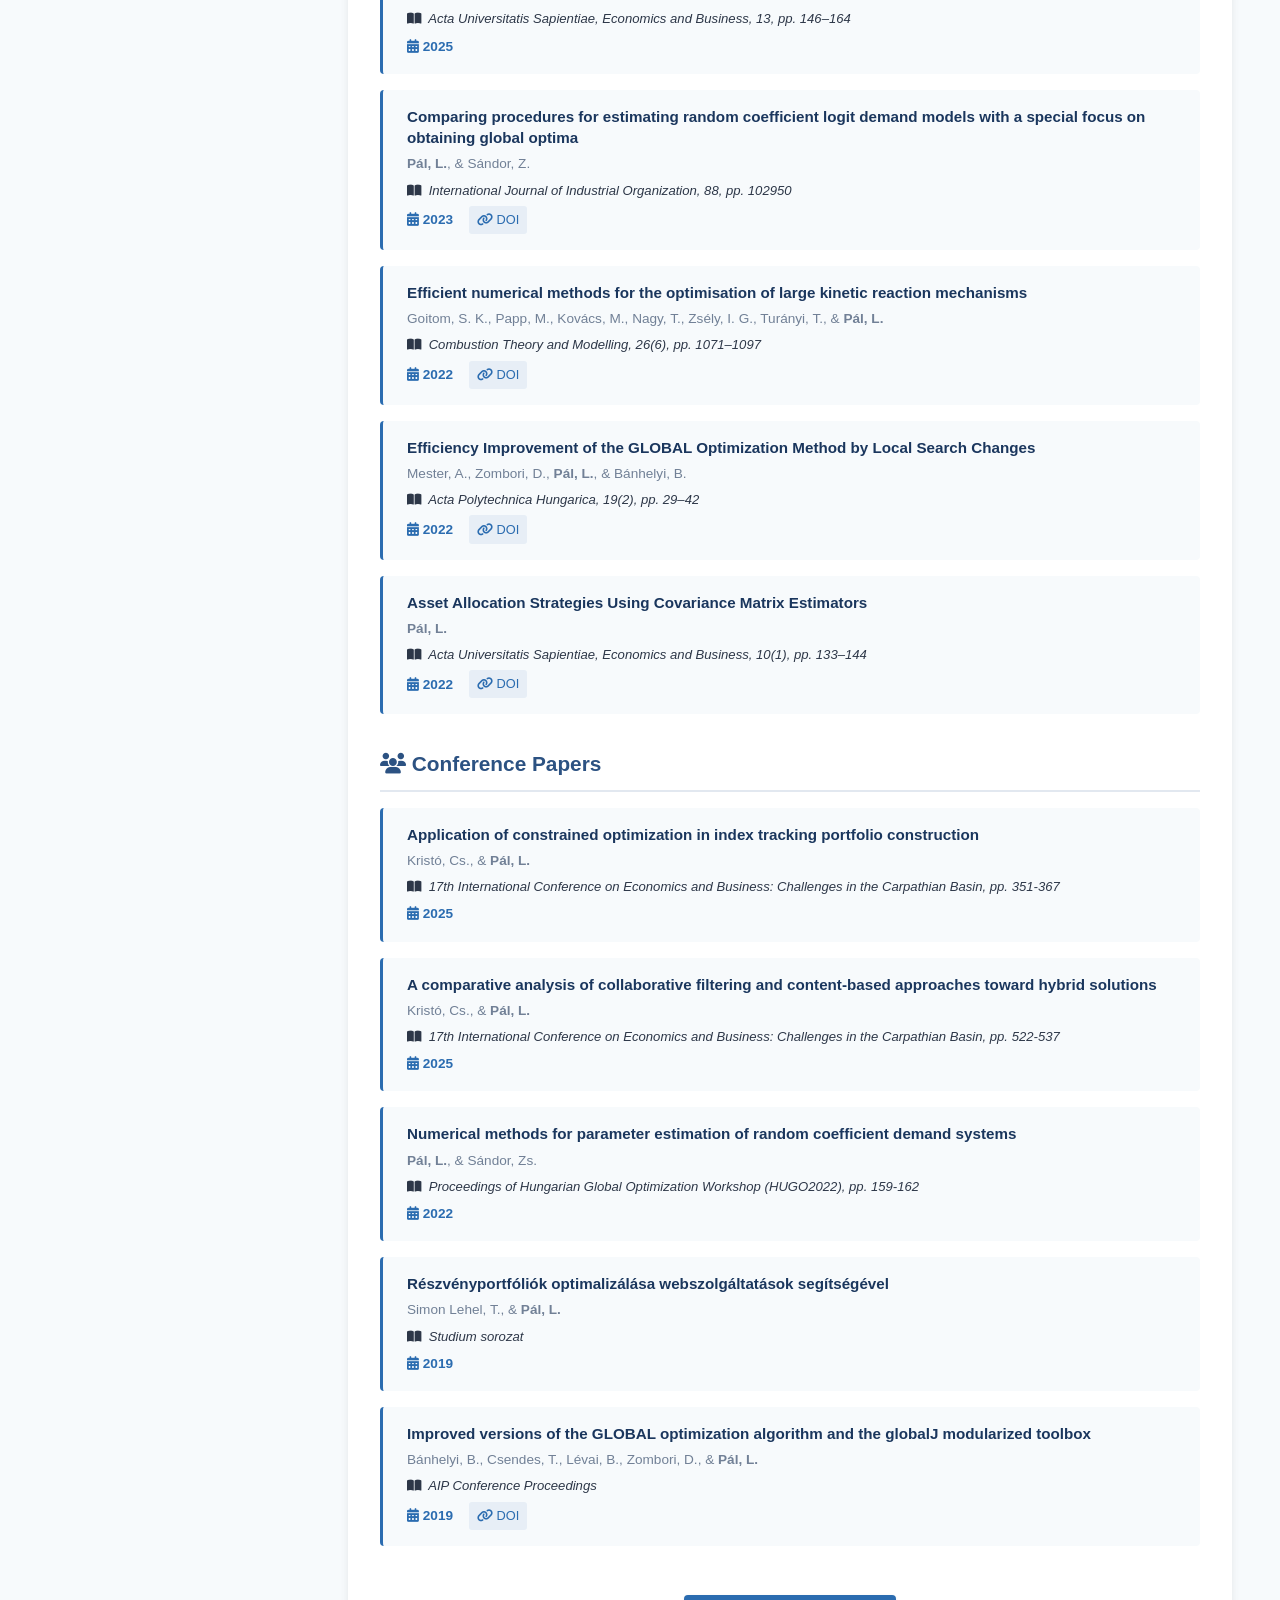
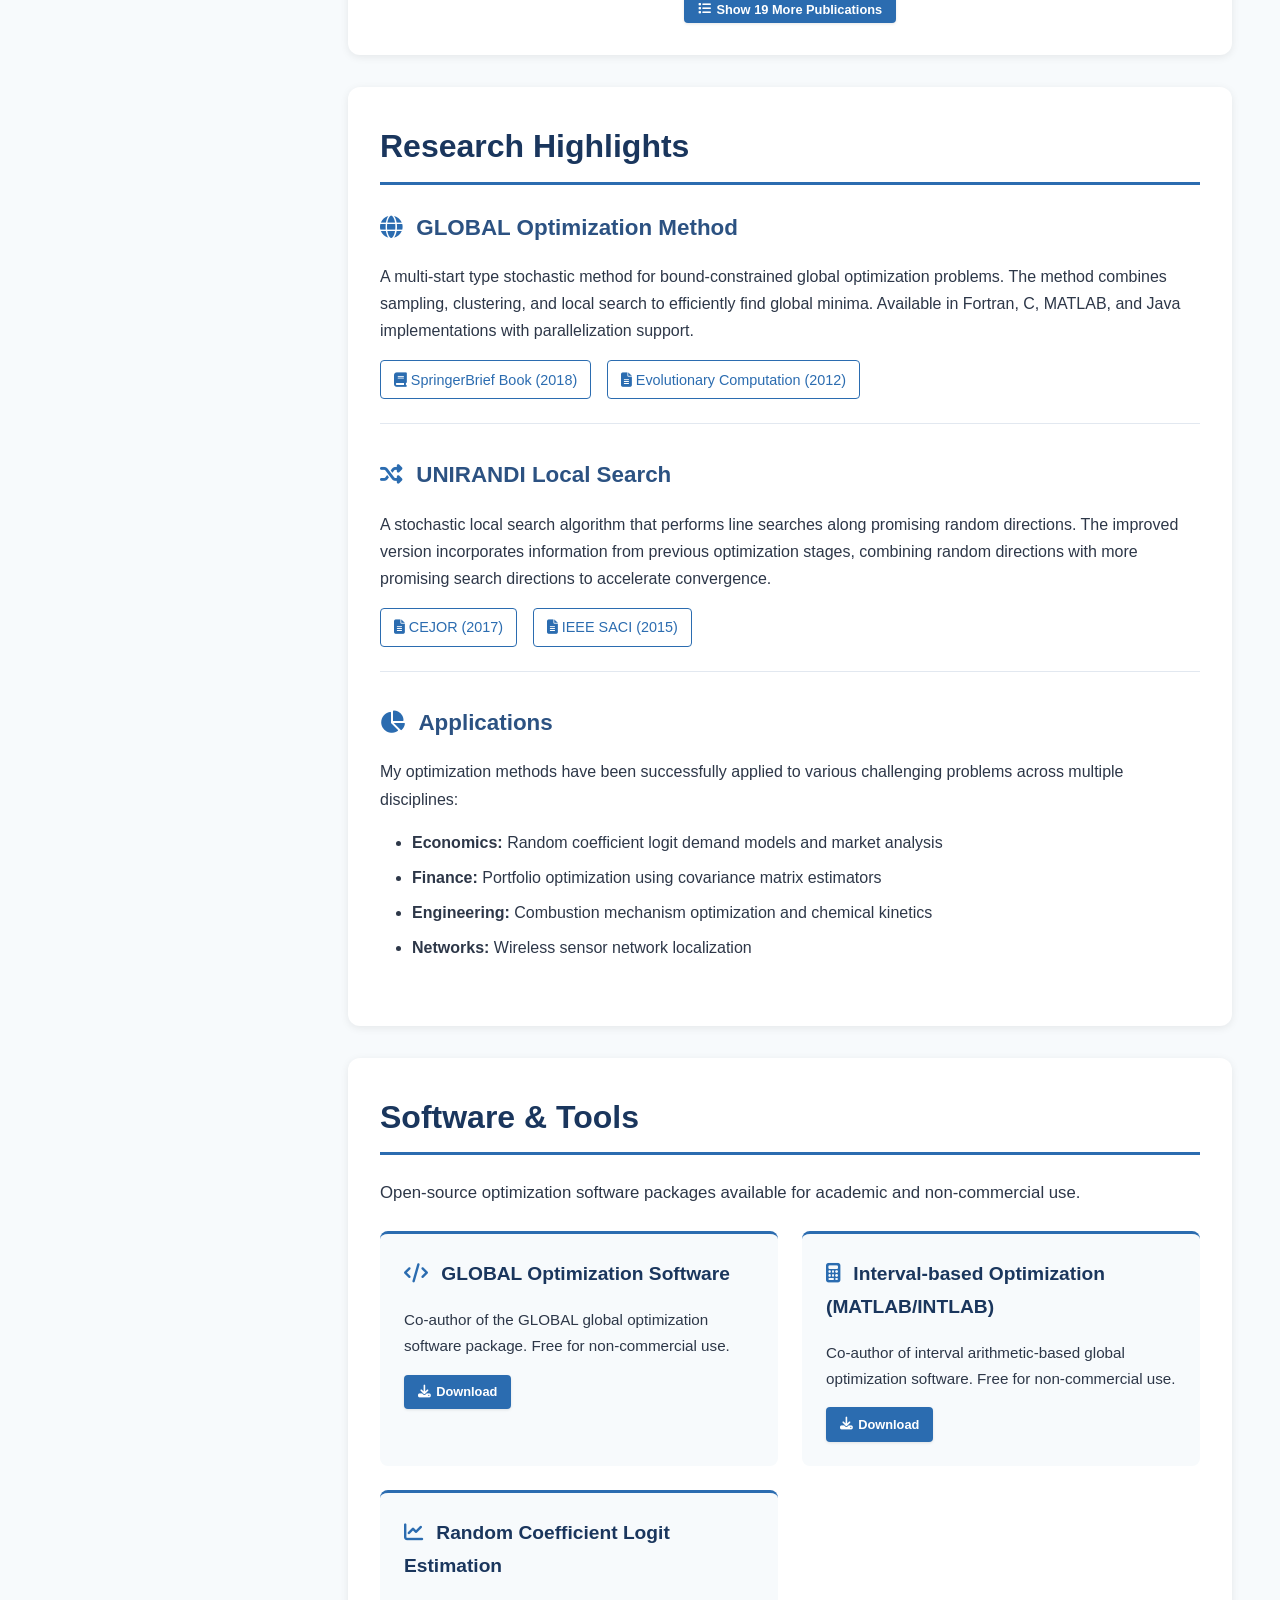
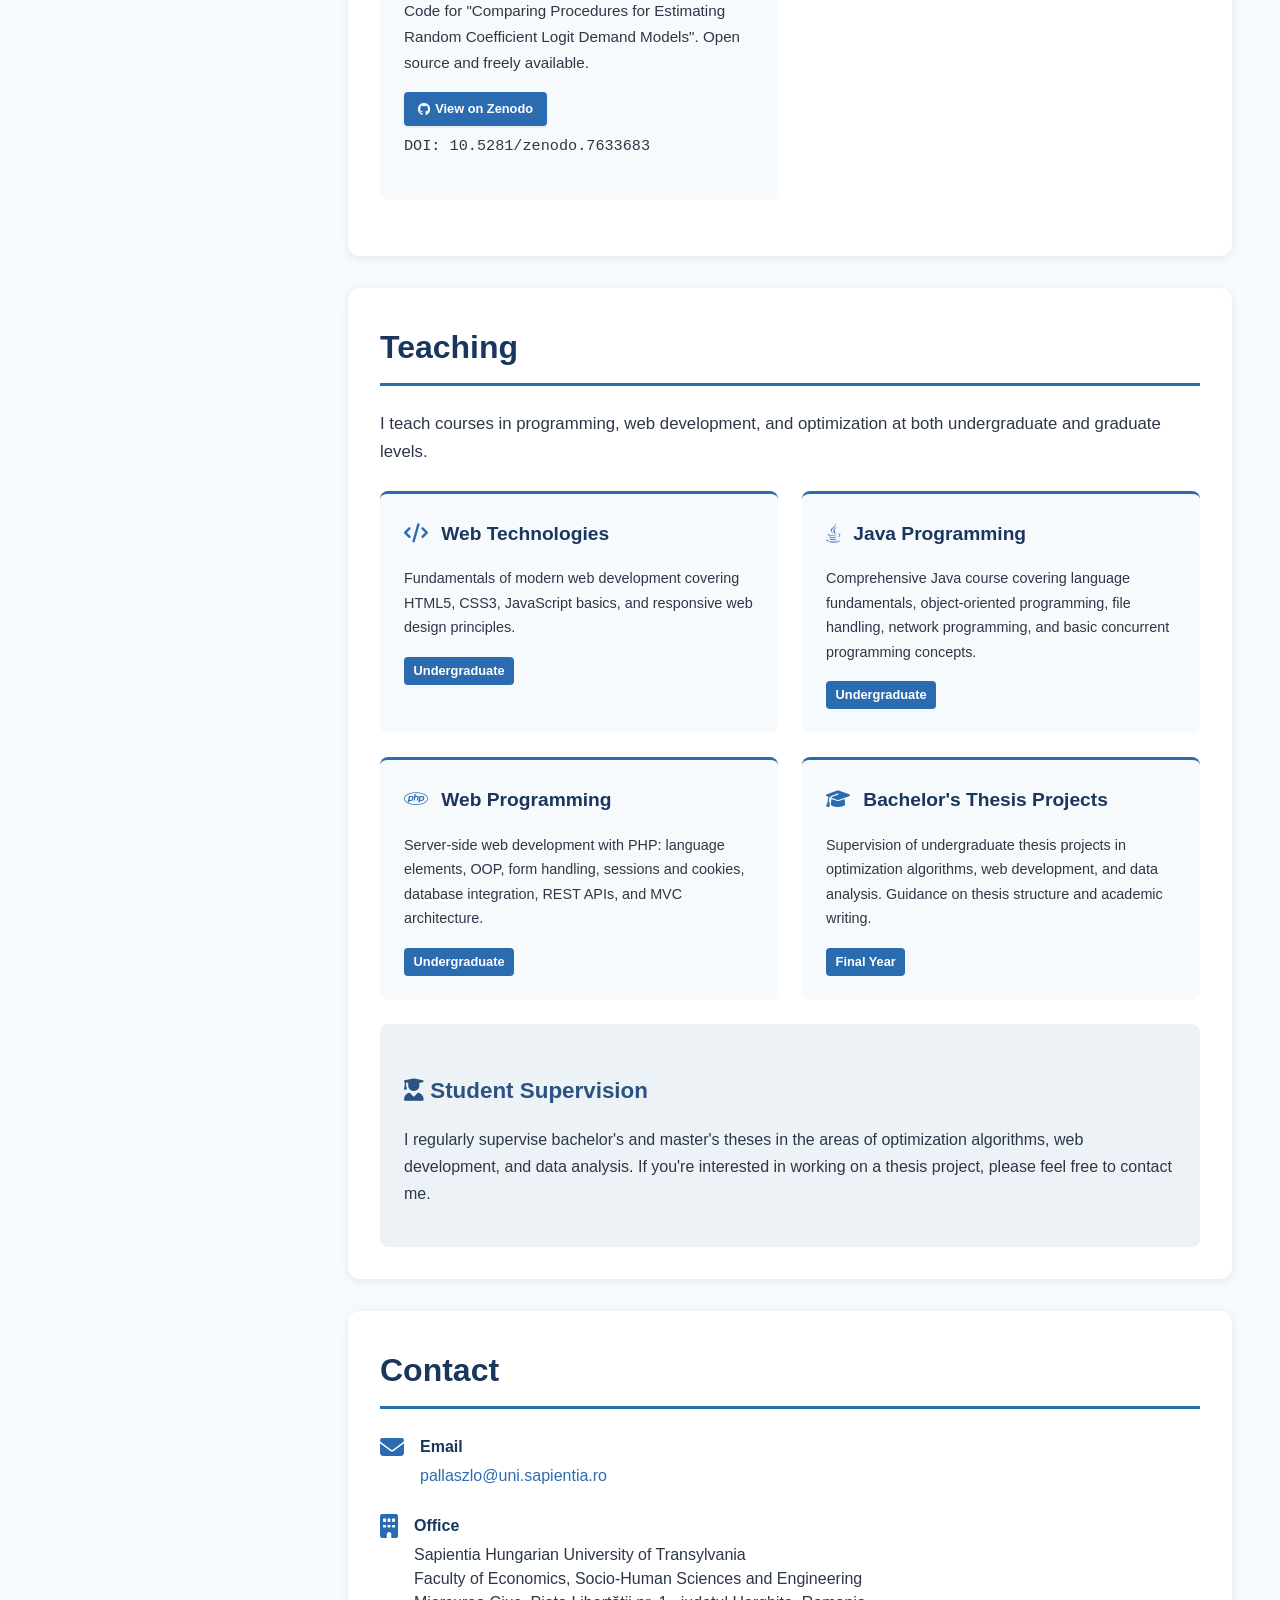
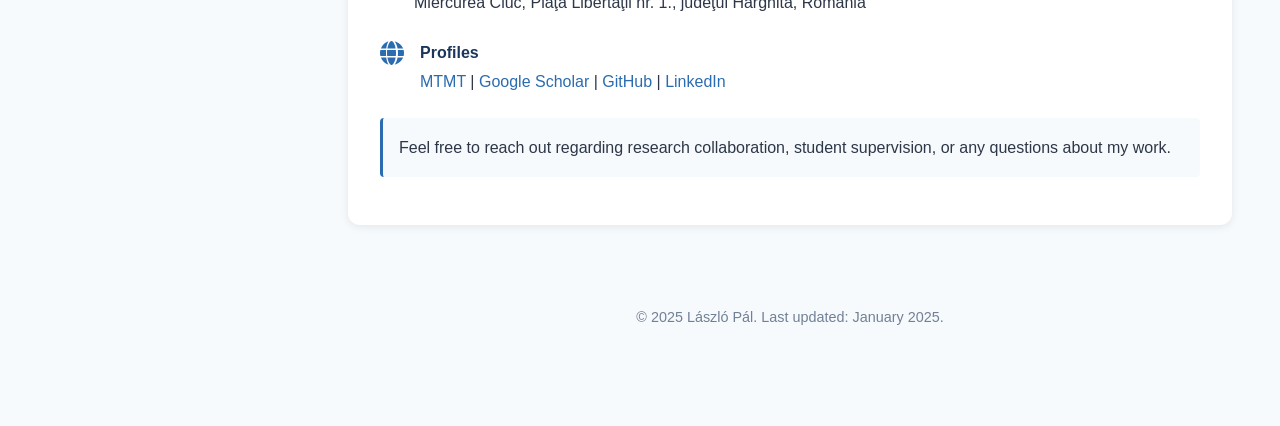
==== commit 25f08646: "Add Google Analytics, SEO meta tags, update teaching descriptions, add structured data Changes: - Ad" ====
--- a/index.html
+++ b/index.html
@@ -3,23 +3,46 @@
 <head>
     <meta charset="UTF-8">
     <meta name="viewport" content="width=device-width, initial-scale=1.0">
-    <meta name="description" content="László Pál - Associate Professor at Sapientia Hungarian University of Transylvania, researcher in global optimization and stochastic methods">
-    <meta name="keywords" content="László Pál, optimization, GLOBAL, UNIRANDI, research, Sapientia">
+
+    <!-- Google Analytics -->
+    <script async src="https://www.googletagmanager.com/gtag/js?id=G-XXXXXXXXXX"></script>
+    <script>
+        window.dataLayer = window.dataLayer || [];
+        function gtag(){dataLayer.push(arguments);}
+        gtag('js', new Date());
+        gtag('config', 'G-XXXXXXXXXX');
+    </script>
+
+    <title>László Pál - Associate Professor | Optimization Algorithms</title>
+
+    <!-- SEO Meta Tags -->
+    <meta name="description" content="László Pál, Associate Professor at Sapientia Hungarian University of Transylvania. Research in global optimization algorithms, GLOBAL method, UNIRANDI, and stochastic optimization.">
+    <meta name="keywords" content="László Pál, optimization algorithms, global optimization, GLOBAL method, UNIRANDI, stochastic optimization, Sapientia University">
     <meta name="author" content="László Pál">
-    <title>László Pál - Academic Website</title>
+    <meta name="robots" content="index, follow">
+
+    <!-- Open Graph / Facebook -->
+    <meta property="og:type" content="website">
+    <meta property="og:url" content="https://pallaszlo.github.io/">
+    <meta property="og:title" content="László Pál - Associate Professor">
+    <meta property="og:description" content="Research in global optimization algorithms, GLOBAL method, and stochastic optimization techniques.">
+    <meta property="og:image" content="https://pallaszlo.github.io/assets/images/profile_small.jpg">
+
+    <!-- Twitter -->
+    <meta property="twitter:card" content="summary">
+    <meta property="twitter:url" content="https://pallaszlo.github.io/">
+    <meta property="twitter:title" content="László Pál - Associate Professor">
+    <meta property="twitter:description" content="Research in global optimization algorithms and stochastic methods.">
+    <meta property="twitter:image" content="https://pallaszlo.github.io/assets/images/profile_small.jpg">
+
+    <!-- Canonical URL -->
+    <link rel="canonical" href="https://pallaszlo.github.io/">
+
+    <!-- Google Search Console Verification (add meg később!) -->
+    <!-- <meta name="google-site-verification" content="your-verification-code"> -->
+
     <link rel="stylesheet" href="css/style.css">
     <link rel="stylesheet" href="https://cdnjs.cloudflare.com/ajax/libs/font-awesome/6.4.0/css/all.min.css">
-    
-    <!-- Google Analytics - Uncomment and add your GA ID -->
-    <!-- 
-    <script async src="https://www.googletagmanager.com/gtag/js?id=GA_MEASUREMENT_ID"></script>
-    <script>
-      window.dataLayer = window.dataLayer || [];
-      function gtag(){dataLayer.push(arguments);}
-      gtag('js', new Date());
-      gtag('config', 'GA_MEASUREMENT_ID');
-    </script>
-    -->
 </head>
 <body>
     <!-- Fixed Sidebar -->
@@ -230,37 +253,37 @@
 
         <section id="teaching" class="section">
             <h2>Teaching</h2>
-            <p>
-                I teach courses in computer science and optimization at both undergraduate and graduate levels 
-                at Sapientia Hungarian University of Transylvania.
-            </p>
-            
+            <p class="section-intro">
+                I teach courses in programming, web development, and optimization at both undergraduate and graduate levels.
+            </p>
+
             <div class="teaching-grid">
                 <div class="teaching-item">
                     <h3><i class="fas fa-code"></i> Web Technologies</h3>
-                    <p>Comprehensive course covering modern web development, including HTML5, CSS3, JavaScript,
-                       and server-side programming.</p>
-                    <span class="course-level">Undergraduate - Semester IV</span>
-                </div>
-
-                <div class="teaching-item">
-                    <h3><i class="fas fa-globe"></i> Web Programming</h3>
-                    <p>Advanced web development focusing on dynamic websites, databases, and modern frameworks.</p>
+                    <p>Fundamentals of modern web development covering HTML5, CSS3, JavaScript basics,
+                       and responsive web design principles.</p>
                     <span class="course-level">Undergraduate</span>
                 </div>
 
                 <div class="teaching-item">
                     <h3><i class="fab fa-java"></i> Java Programming</h3>
-                    <p>Object-oriented programming with Java, covering fundamentals, data structures,
-                       and application development.</p>
-                    <span class="course-level">Undergraduate - Semester IV</span>
+                    <p>Comprehensive Java course covering language fundamentals, object-oriented programming,
+                       file handling, network programming, and basic concurrent programming concepts.</p>
+                    <span class="course-level">Undergraduate</span>
+                </div>
+
+                <div class="teaching-item">
+                    <h3><i class="fab fa-php"></i> Web Programming</h3>
+                    <p>Server-side web development with PHP: language elements, OOP, form handling,
+                       sessions and cookies, database integration, REST APIs, and MVC architecture.</p>
+                    <span class="course-level">Undergraduate</span>
                 </div>
 
                 <div class="teaching-item">
                     <h3><i class="fas fa-graduation-cap"></i> Bachelor's Thesis Projects</h3>
-                    <p>Supervision of bachelor's thesis projects in optimization algorithms, web development,
-                       and data analysis.</p>
-                    <span class="course-level">Undergraduate - Final Year</span>
+                    <p>Supervision of undergraduate thesis projects in optimization algorithms,
+                       web development, and data analysis. Guidance on thesis structure and academic writing.</p>
+                    <span class="course-level">Final Year</span>
                 </div>
             </div>
             
@@ -326,6 +349,38 @@
         <i class="fas fa-arrow-up"></i>
     </button>
 
+    <!-- Structured Data for Google -->
+    <script type="application/ld+json">
+    {
+        "@context": "https://schema.org",
+        "@type": "Person",
+        "name": "László Pál",
+        "jobTitle": "Associate Professor",
+        "affiliation": {
+            "@type": "Organization",
+            "name": "Sapientia Hungarian University of Transylvania"
+        },
+        "url": "https://pallaszlo.github.io",
+        "image": "https://pallaszlo.github.io/assets/images/profile_small.jpg",
+        "sameAs": [
+            "https://scholar.google.com/citations?user=nDlGWqsAAAAJ&hl=en",
+            "https://www.linkedin.com/in/l%C3%A1szl%C3%B3-p%C3%A1l-b04ba25a/",
+            "https://github.com/pallaszlo",
+            "https://m2.mtmt.hu/gui2/?type=authors&mode=browse&sel=10026711"
+        ],
+        "alumniOf": {
+            "@type": "Organization",
+            "name": "University of Szeged"
+        },
+        "knowsAbout": [
+            "Global Optimization",
+            "Stochastic Methods",
+            "GLOBAL Algorithm",
+            "UNIRANDI Method"
+        ]
+    }
+    </script>
+
     <script src="js/main.js"></script>
     <script src="js/publications.js"></script>
 </body>
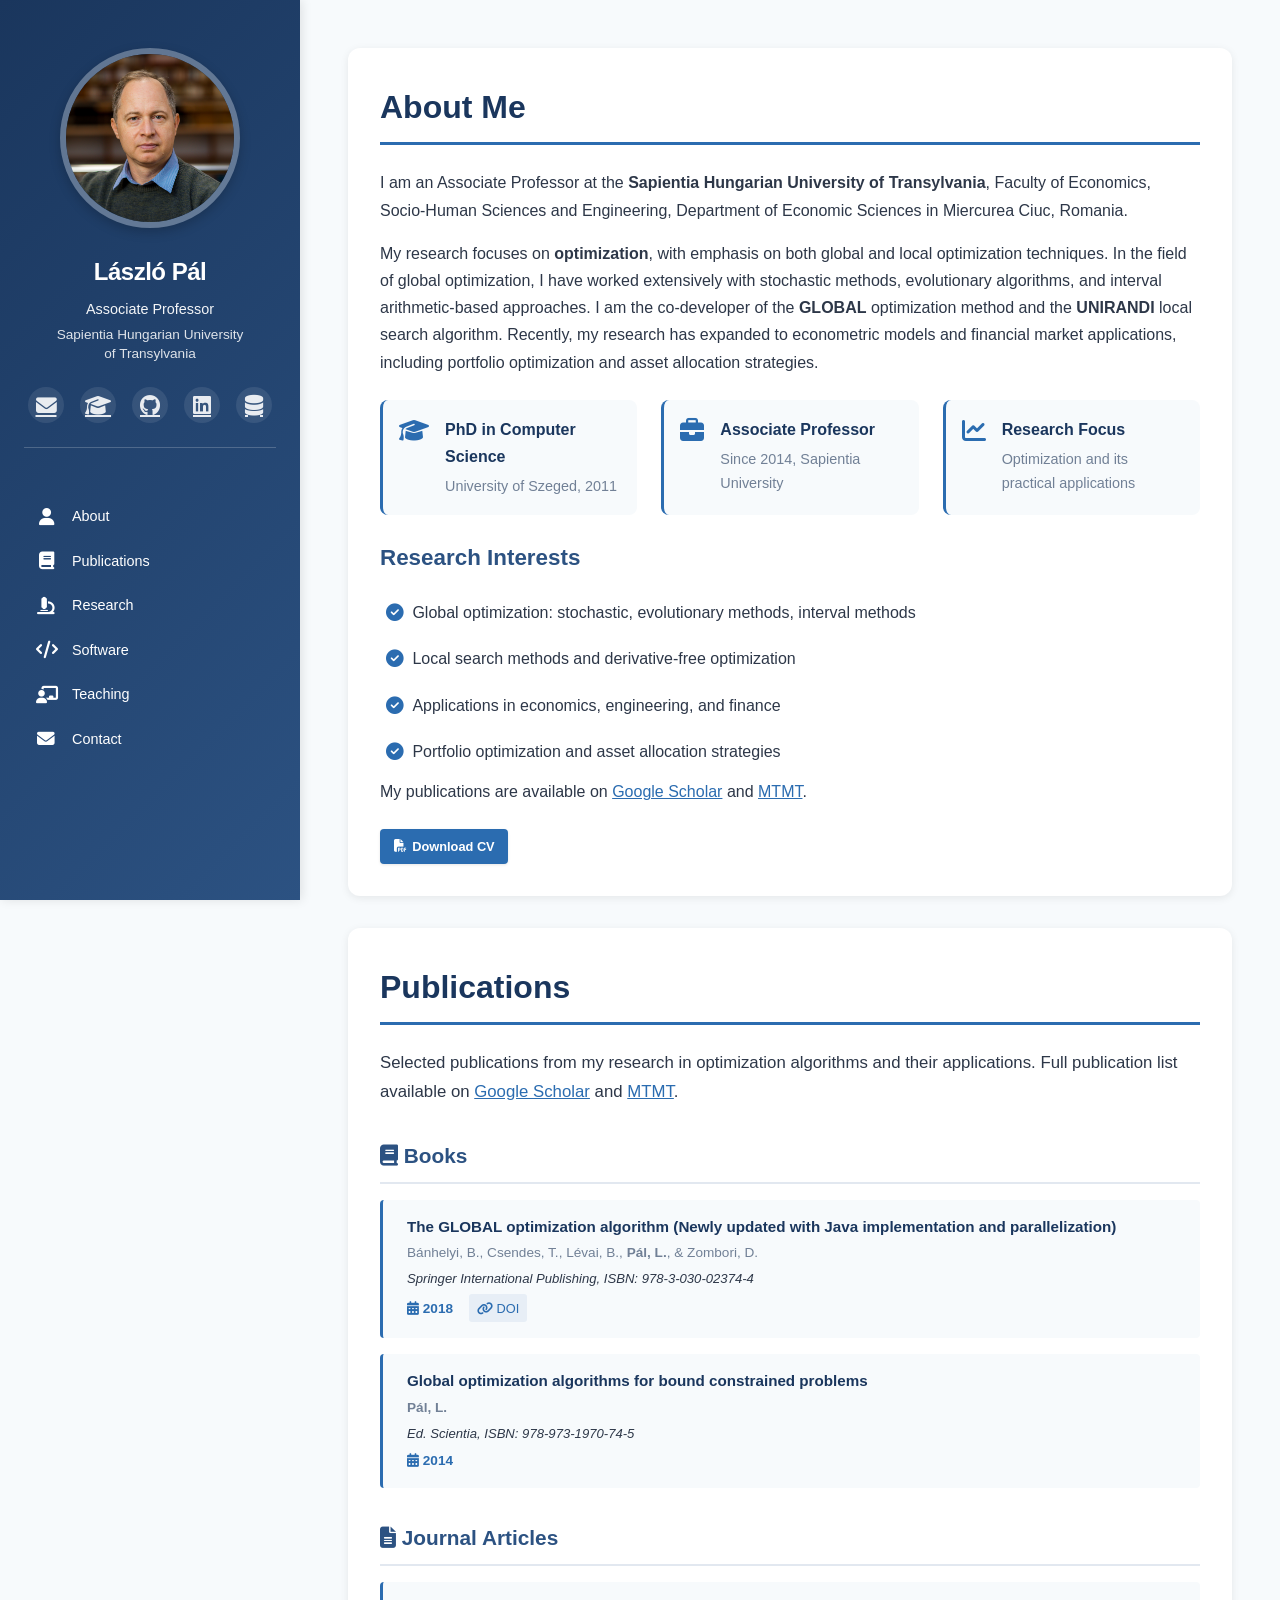
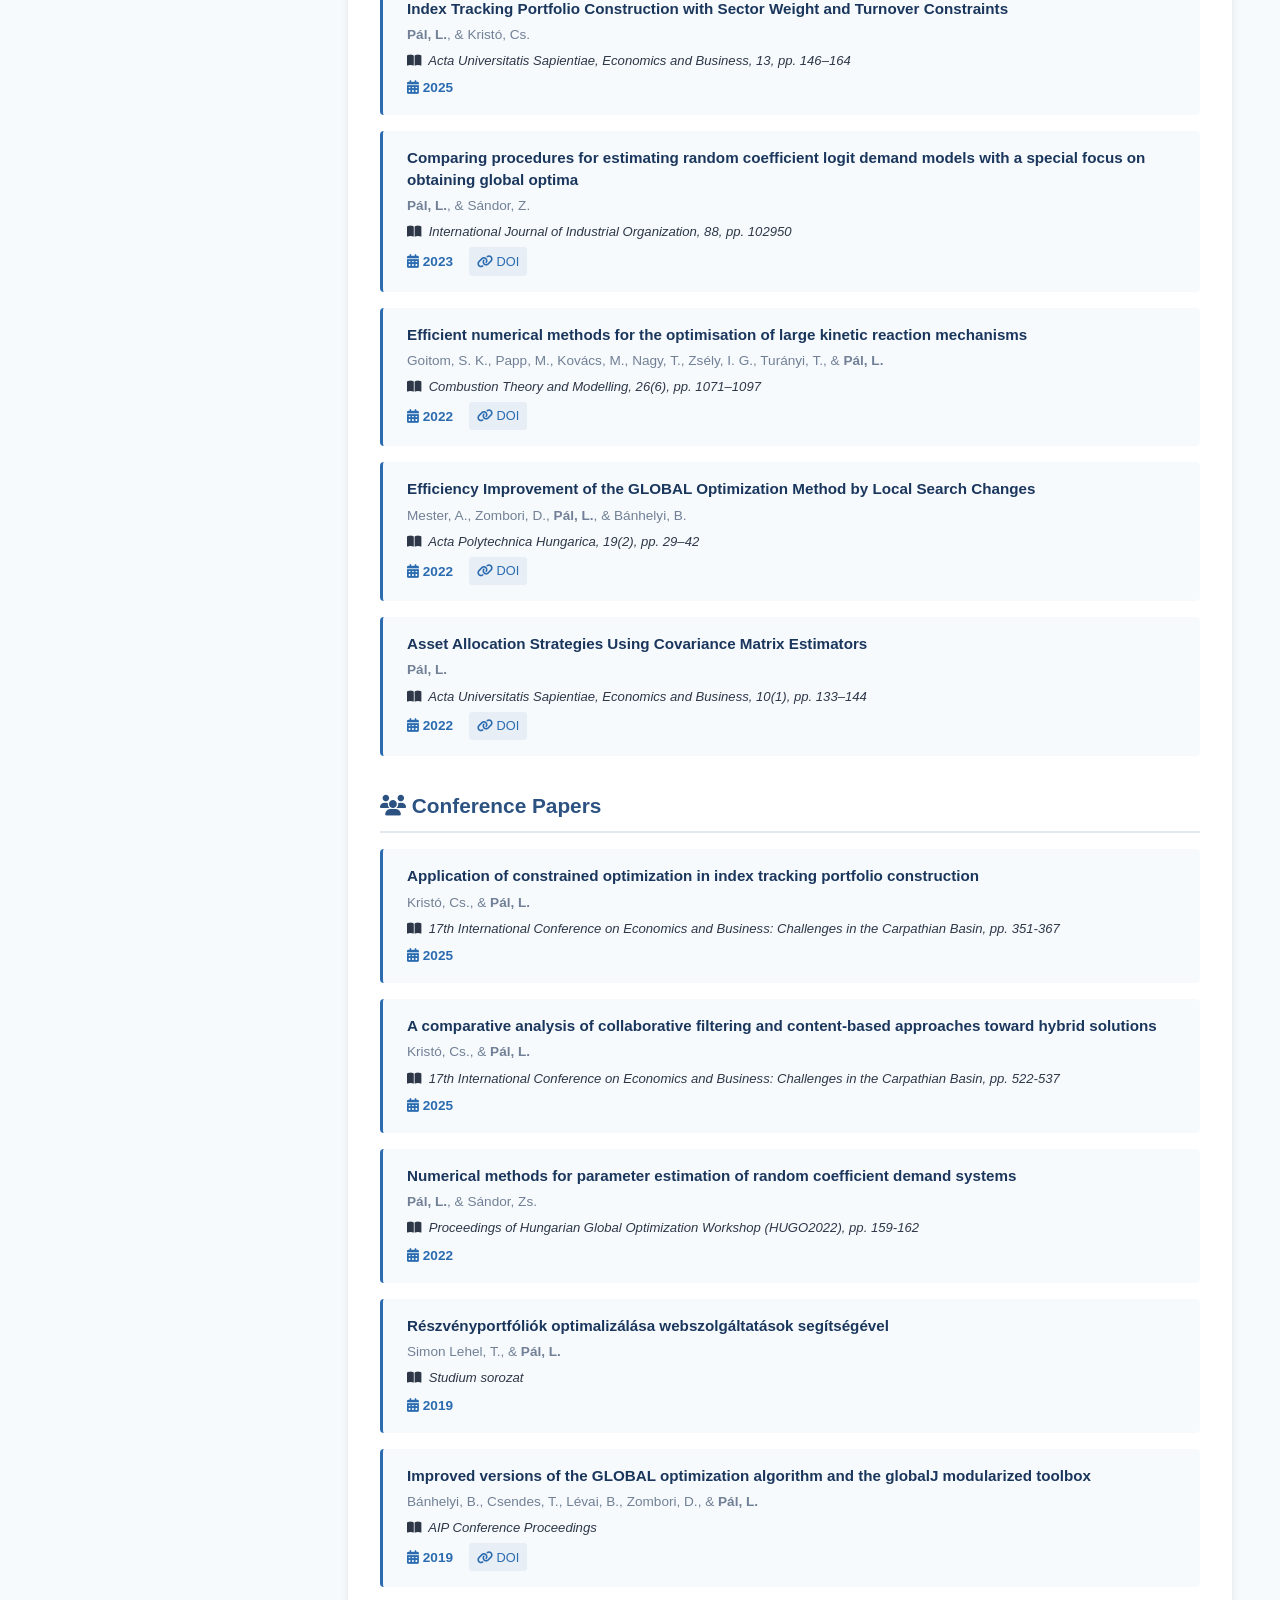
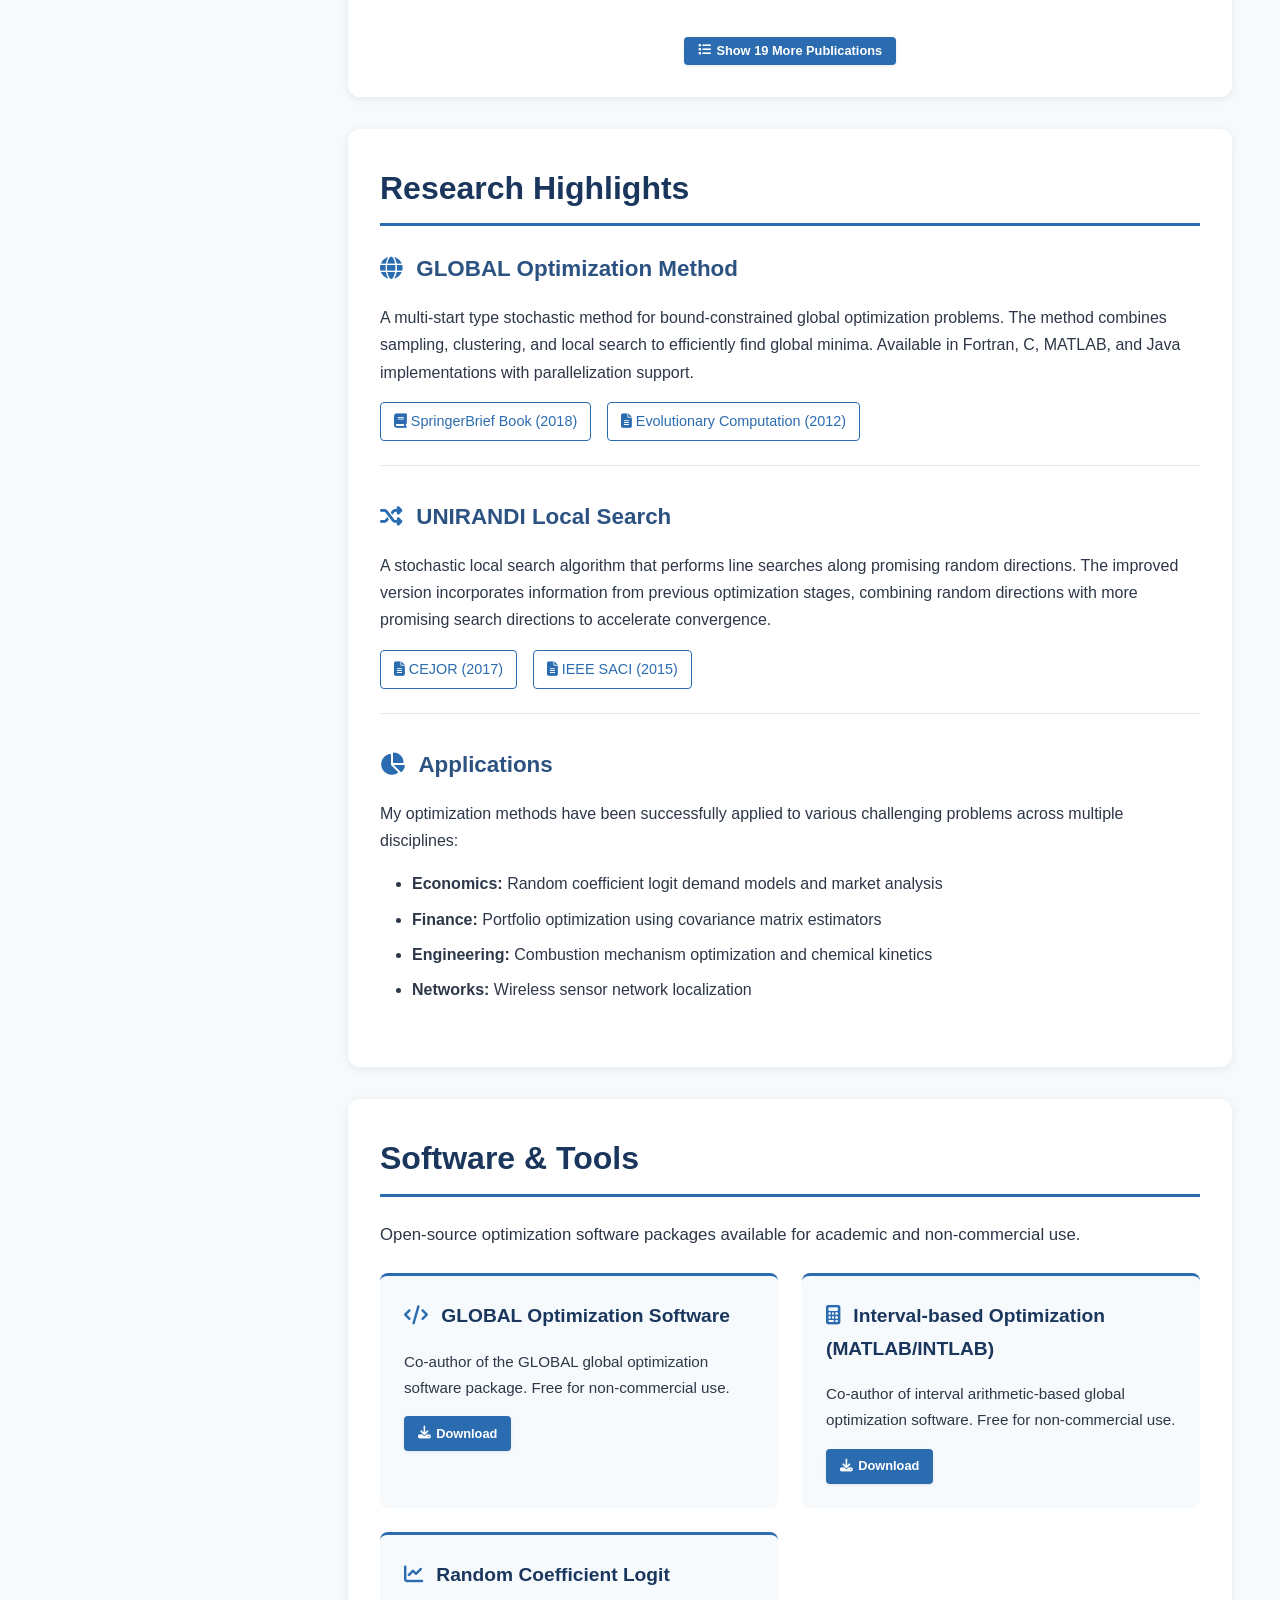
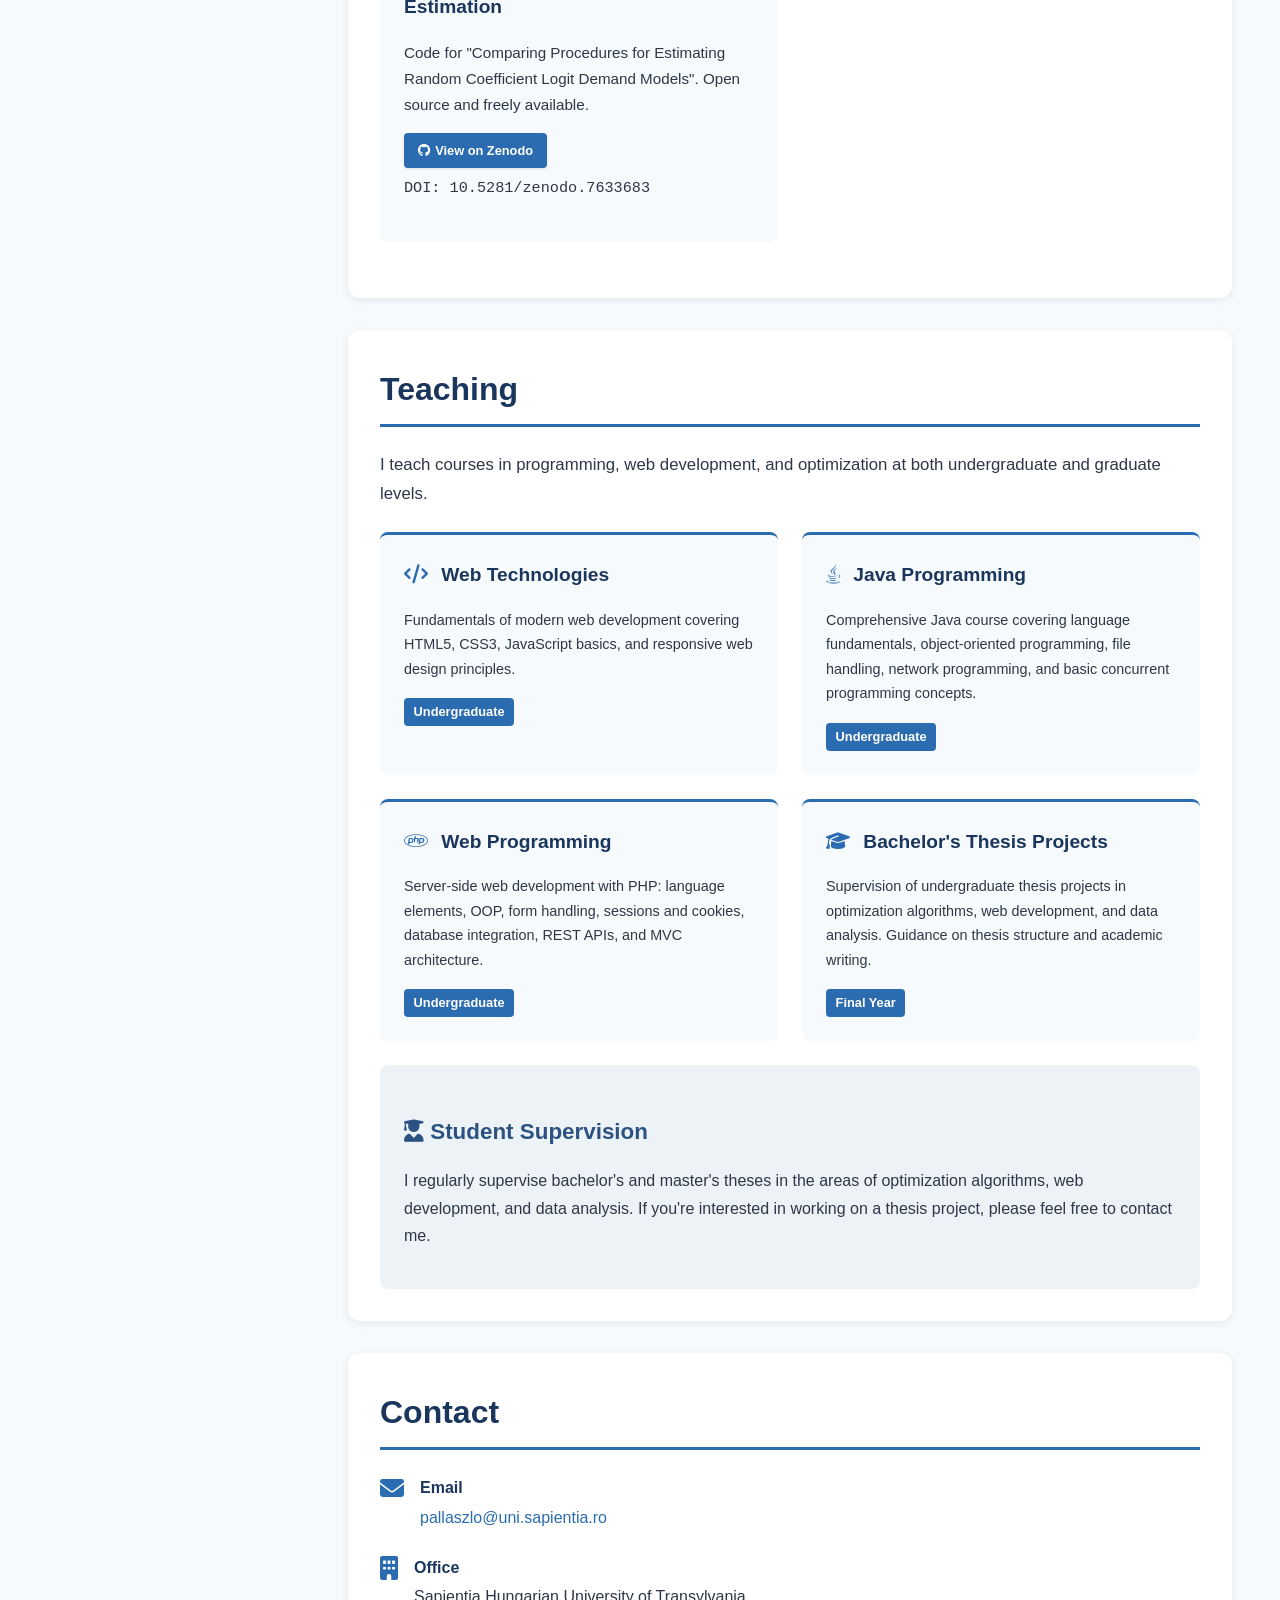
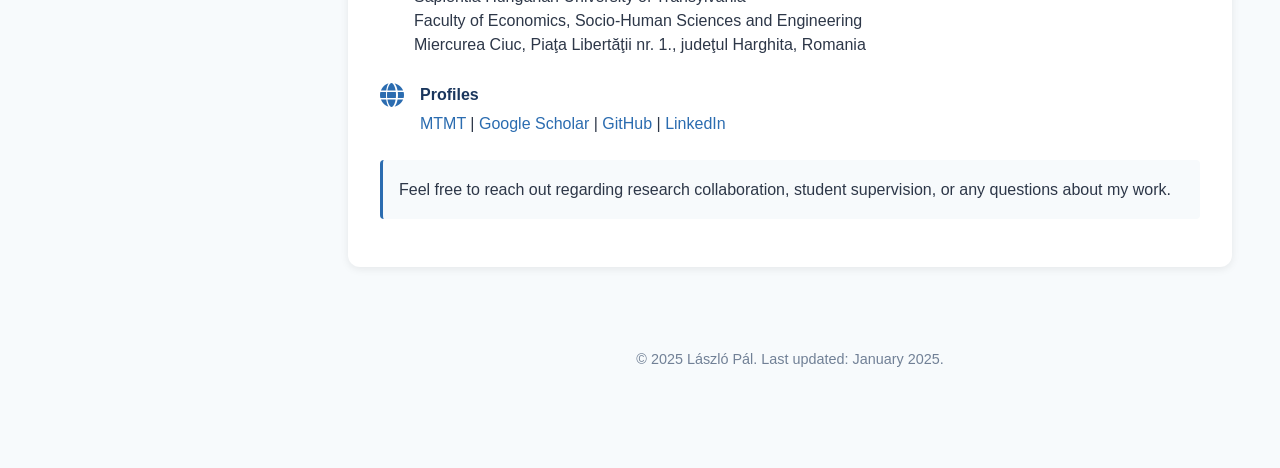
==== commit ffa5f793: "Update About Me section" ====
--- a/index.html
+++ b/index.html
@@ -4,13 +4,13 @@
     <meta charset="UTF-8">
     <meta name="viewport" content="width=device-width, initial-scale=1.0">
 
-    <!-- Google Analytics -->
-    <script async src="https://www.googletagmanager.com/gtag/js?id=G-XXXXXXXXXX"></script>
+    <!-- Google tag (gtag.js) -->
+    <script async src="https://www.googletagmanager.com/gtag/js?id=G-C1RTCQ168E"></script>
     <script>
         window.dataLayer = window.dataLayer || [];
         function gtag(){dataLayer.push(arguments);}
         gtag('js', new Date());
-        gtag('config', 'G-XXXXXXXXXX');
+        gtag('config', 'G-C1RTCQ168E');
     </script>
 
     <title>László Pál - Associate Professor | Optimization Algorithms</title>
@@ -88,16 +88,20 @@
     <main class="content">
         <section id="about" class="section">
             <h2>About Me</h2>
+
             <p>
-                I am an Associate Professor at the <strong>Sapientia Hungarian University of Transylvania</strong>, 
+                I am an Associate Professor at the <strong>Sapientia Hungarian University of Transylvania</strong>,
                 Faculty of Economics, Socio-Human Sciences and Engineering, Department of Economic Sciences in Miercurea Ciuc, Romania.
             </p>
+
             <p>
-                My research focuses on <strong>global optimization algorithms</strong>, with particular emphasis on 
-                stochastic methods and local search techniques. I am the co-developer of the <strong>GLOBAL</strong> 
-                optimization method and the <strong>UNIRANDI</strong> local search algorithm.
-            </p>
-            
+                My research focuses on <strong>optimization</strong>, with emphasis on both global and local optimization techniques.
+                In the field of global optimization, I have worked extensively with stochastic methods, evolutionary algorithms, and
+                interval arithmetic-based approaches. I am the co-developer of the <strong>GLOBAL</strong> optimization method and
+                the <strong>UNIRANDI</strong> local search algorithm. Recently, my research has expanded to econometric models and
+                financial market applications, including portfolio optimization and asset allocation strategies.
+            </p>
+
             <div class="highlights">
                 <div class="highlight-item">
                     <i class="fas fa-graduation-cap"></i>
@@ -106,6 +110,7 @@
                         <p>University of Szeged, 2011</p>
                     </div>
                 </div>
+
                 <div class="highlight-item">
                     <i class="fas fa-briefcase"></i>
                     <div>
@@ -113,24 +118,30 @@
                         <p>Since 2014, Sapientia University</p>
                     </div>
                 </div>
+
                 <div class="highlight-item">
                     <i class="fas fa-chart-line"></i>
                     <div>
                         <strong>Research Focus</strong>
-                        <p>Global optimization, stochastic methods</p>
+                        <p>Optimization and its practical applications</p>
                     </div>
                 </div>
             </div>
 
             <h3>Research Interests</h3>
             <ul class="research-interests">
-                <li><i class="fas fa-check-circle"></i> Global optimization and stochastic methods</li>
-                <li><i class="fas fa-check-circle"></i> Multi-start algorithms and clustering techniques</li>
+                <li><i class="fas fa-check-circle"></i> Global optimization: stochastic, evolutionary methods, interval methods</li>
                 <li><i class="fas fa-check-circle"></i> Local search methods and derivative-free optimization</li>
                 <li><i class="fas fa-check-circle"></i> Applications in economics, engineering, and finance</li>
                 <li><i class="fas fa-check-circle"></i> Portfolio optimization and asset allocation strategies</li>
             </ul>
-            
+
+            <p>
+                My publications are available on
+                <a href="https://scholar.google.com/citations?user=nDlGWqsAAAAJ&hl=en" target="_blank" rel="noopener">Google Scholar</a> and
+                <a href="https://m2.mtmt.hu/gui2/?type=authors&mode=browse&sel=10026711" target="_blank" rel="noopener">MTMT</a>.
+            </p>
+
             <div class="cv-download">
                 <a href="assets/cv.pdf" class="button" download>
                     <i class="fas fa-file-pdf"></i> Download CV
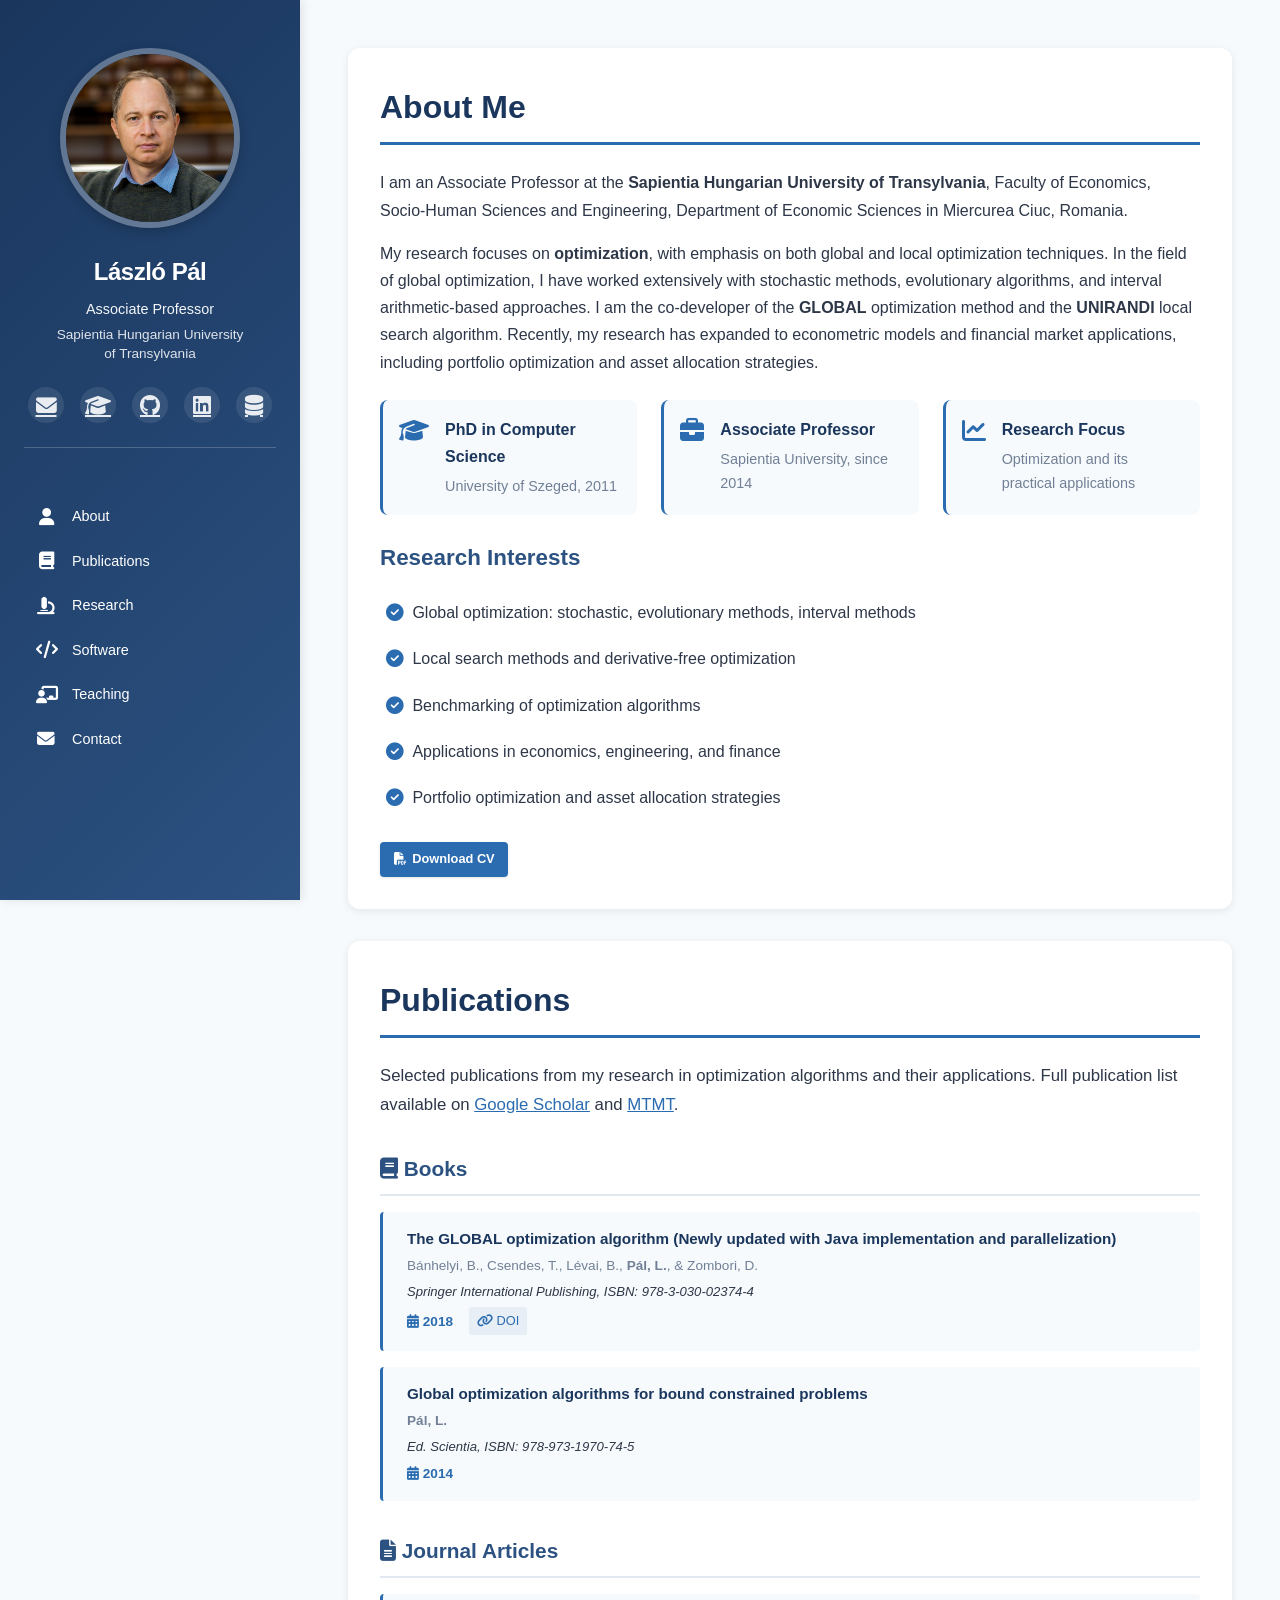
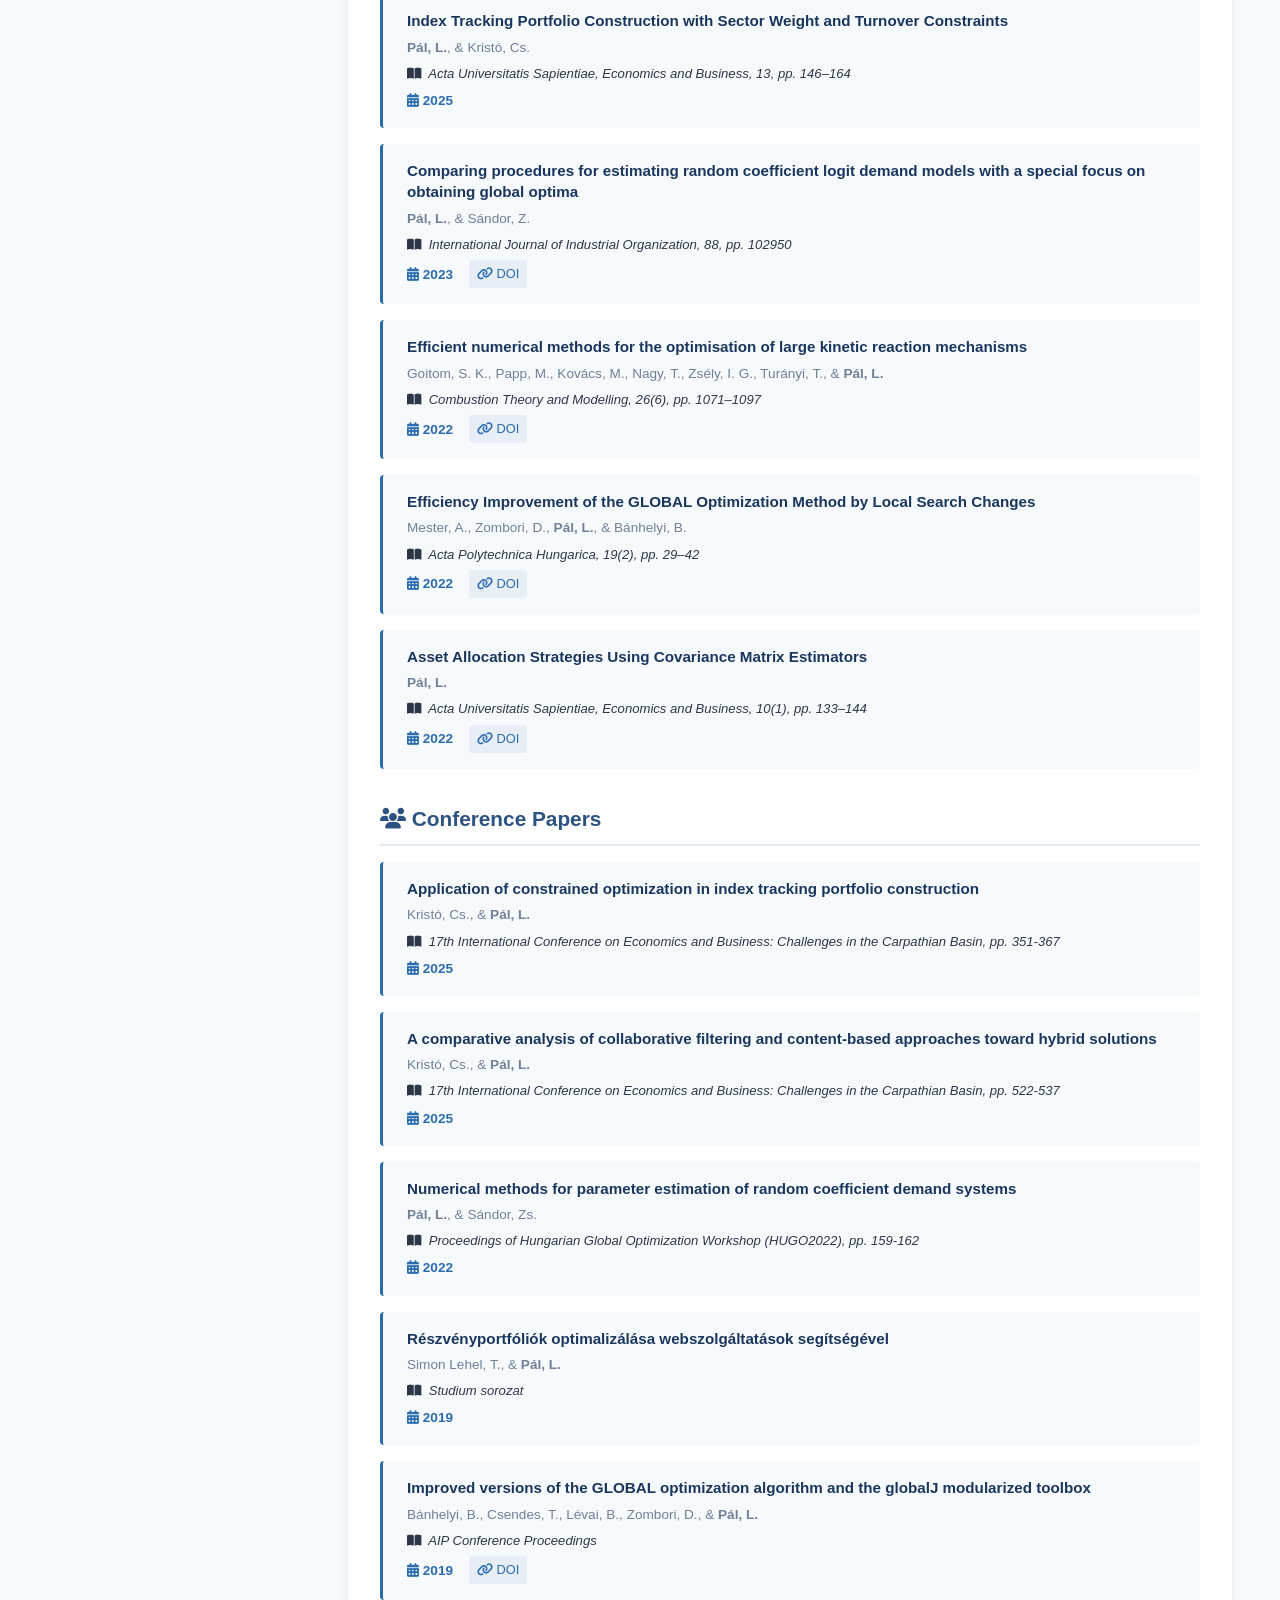
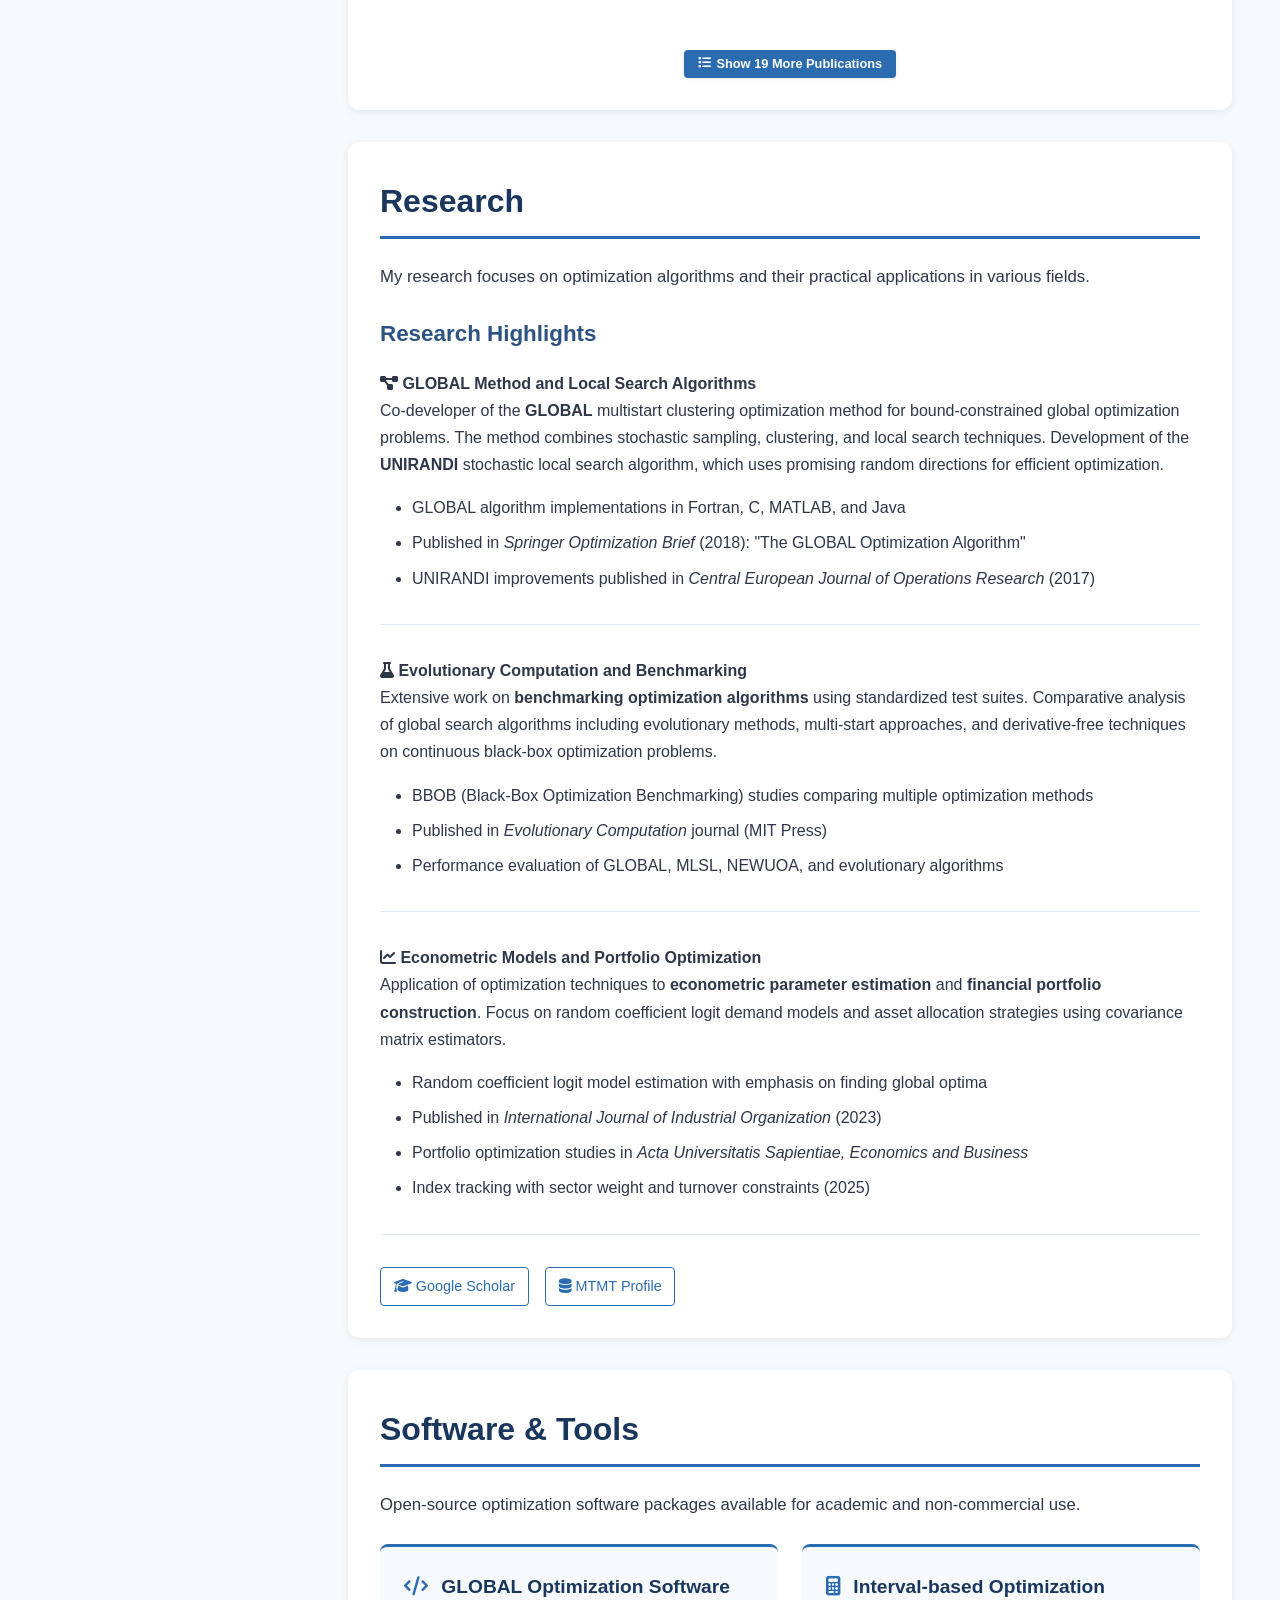
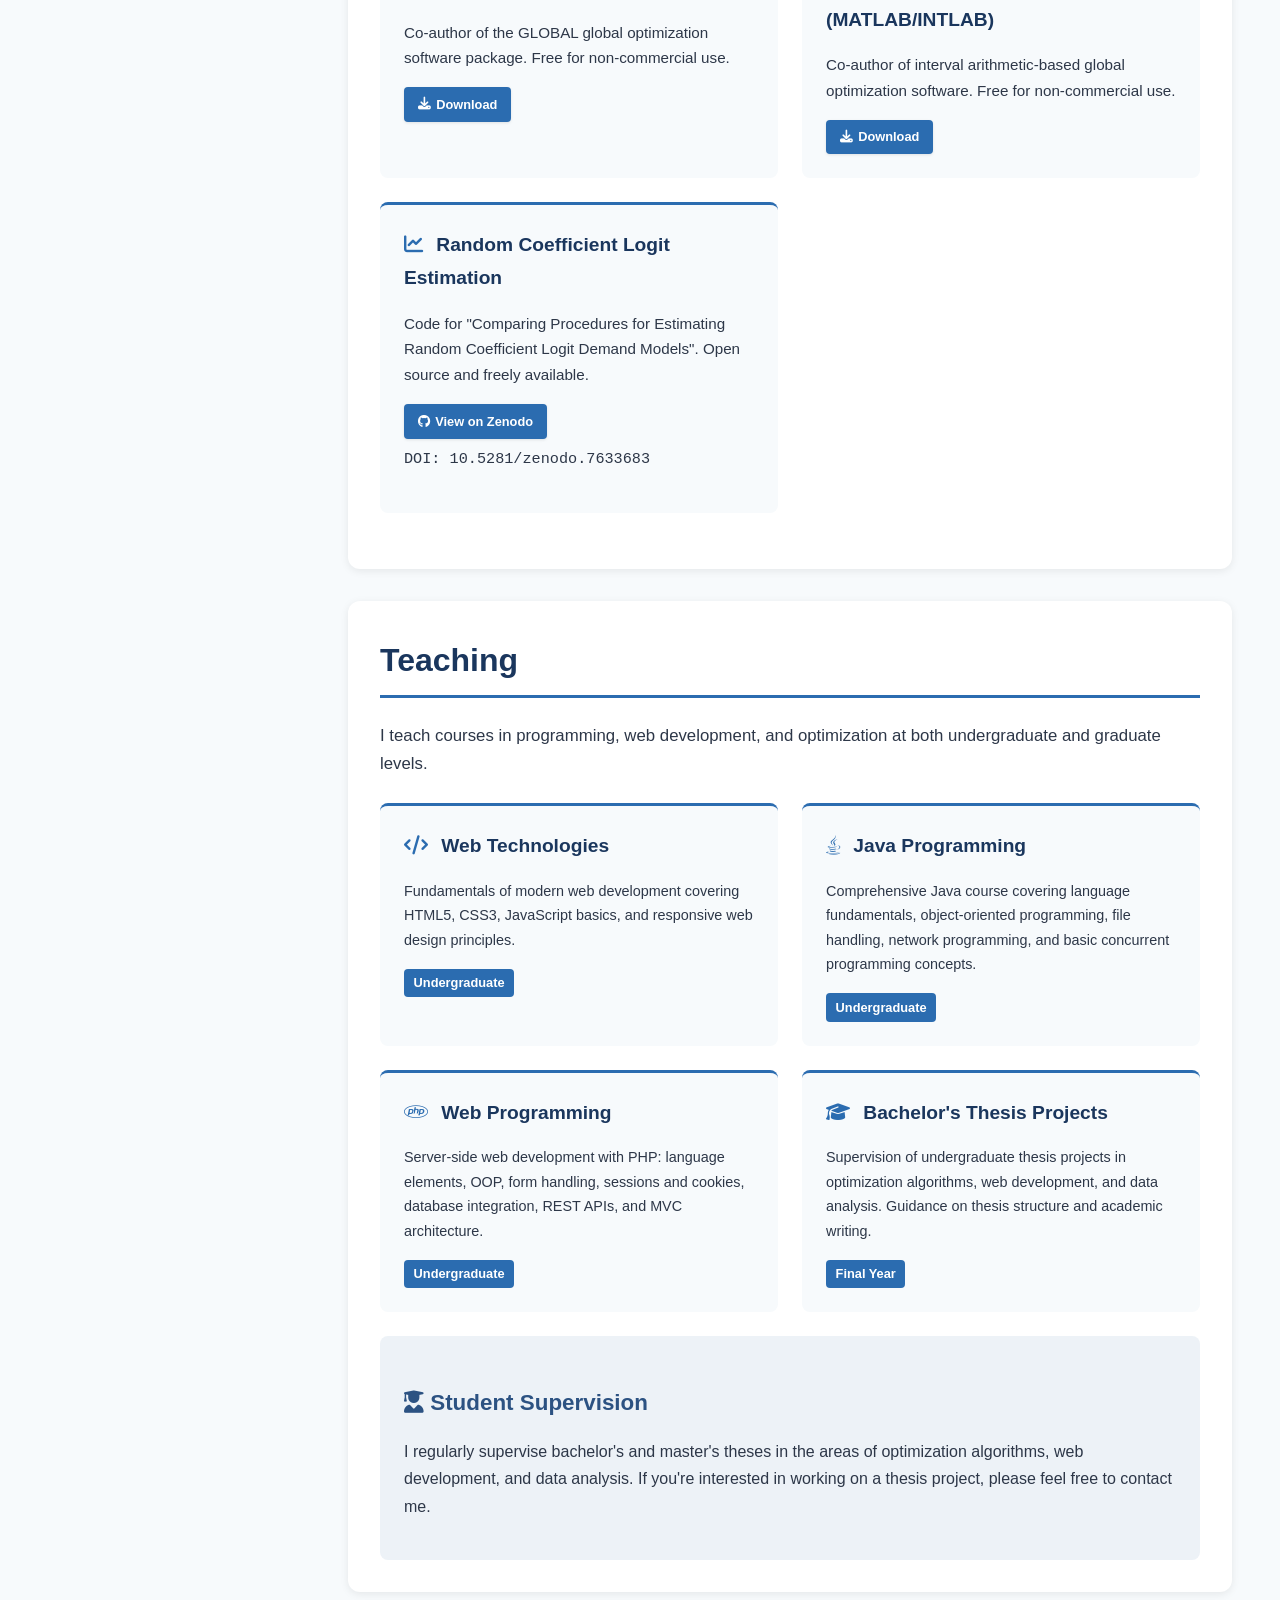
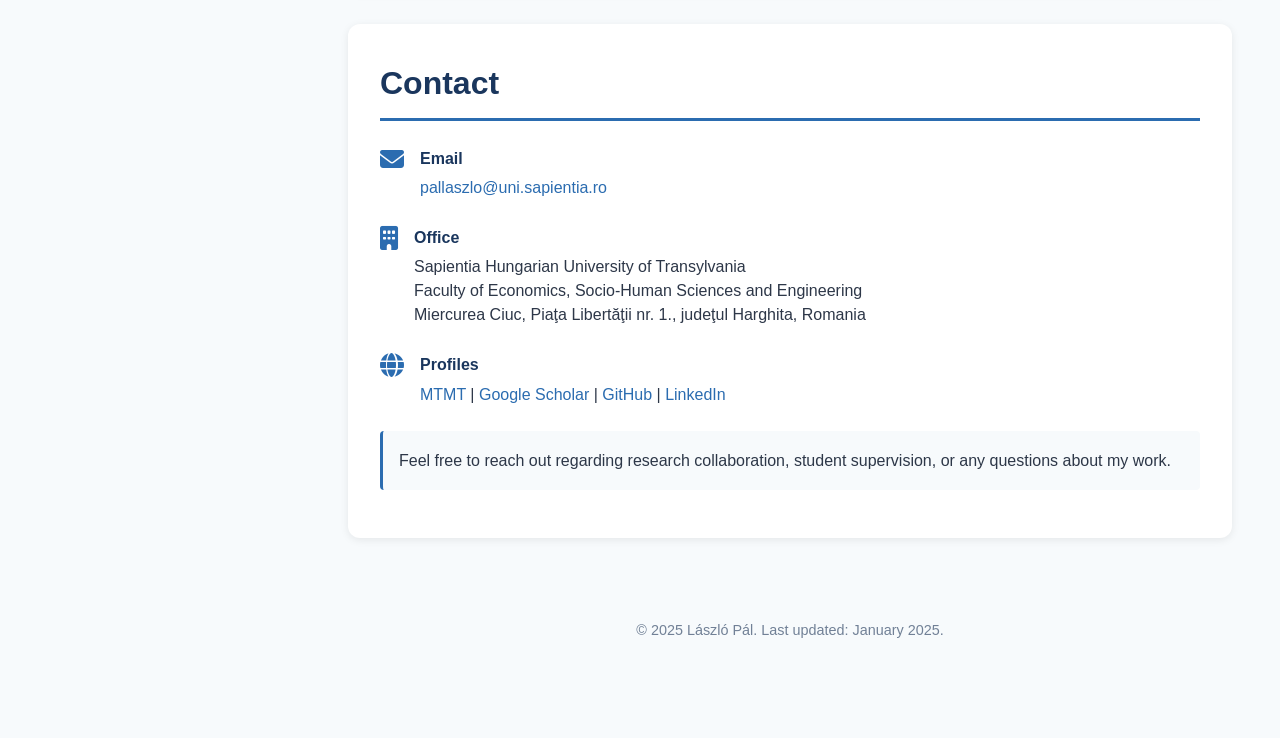
==== commit e0ad8acd: "Update About Me and Research Highlights: unify format, add benchmarking, restructure research areas" ====
--- a/index.html
+++ b/index.html
@@ -115,7 +115,7 @@
                     <i class="fas fa-briefcase"></i>
                     <div>
                         <strong>Associate Professor</strong>
-                        <p>Since 2014, Sapientia University</p>
+                        <p>Sapientia University, since 2014</p>
                     </div>
                 </div>
 
@@ -132,15 +132,10 @@
             <ul class="research-interests">
                 <li><i class="fas fa-check-circle"></i> Global optimization: stochastic, evolutionary methods, interval methods</li>
                 <li><i class="fas fa-check-circle"></i> Local search methods and derivative-free optimization</li>
+                <li><i class="fas fa-check-circle"></i> Benchmarking of optimization algorithms</li>
                 <li><i class="fas fa-check-circle"></i> Applications in economics, engineering, and finance</li>
                 <li><i class="fas fa-check-circle"></i> Portfolio optimization and asset allocation strategies</li>
             </ul>
-
-            <p>
-                My publications are available on
-                <a href="https://scholar.google.com/citations?user=nDlGWqsAAAAJ&hl=en" target="_blank" rel="noopener">Google Scholar</a> and
-                <a href="https://m2.mtmt.hu/gui2/?type=authors&mode=browse&sel=10026711" target="_blank" rel="noopener">MTMT</a>.
-            </p>
 
             <div class="cv-download">
                 <a href="assets/cv.pdf" class="button" download>
@@ -170,54 +165,64 @@
         </section>
 
         <section id="research" class="section">
-            <h2>Research Highlights</h2>
-            
+            <h2>Research</h2>
+            <p class="section-intro">
+                My research focuses on optimization algorithms and their practical applications in various fields.
+            </p>
+
+            <h3>Research Highlights</h3>
+
             <div class="research-item">
-                <h3><i class="fas fa-globe"></i> GLOBAL Optimization Method</h3>
+                <h4><i class="fas fa-project-diagram"></i> GLOBAL Method and Local Search Algorithms</h4>
                 <p>
-                    A multi-start type stochastic method for bound-constrained global optimization problems. 
-                    The method combines sampling, clustering, and local search to efficiently find global minima. 
-                    Available in Fortran, C, MATLAB, and Java implementations with parallelization support.
-                </p>
-                <div class="research-links">
-                    <a href="https://doi.org/10.1007/978-3-030-02375-1" target="_blank">
-                        <i class="fas fa-book"></i> SpringerBrief Book (2018)
-                    </a>
-                    <a href="https://doi.org/10.1162/EVCO_a_00089" target="_blank">
-                        <i class="fas fa-file-alt"></i> Evolutionary Computation (2012)
-                    </a>
-                </div>
-            </div>
-
-            <div class="research-item">
-                <h3><i class="fas fa-random"></i> UNIRANDI Local Search</h3>
-                <p>
-                    A stochastic local search algorithm that performs line searches along promising random directions. 
-                    The improved version incorporates information from previous optimization stages, combining random 
-                    directions with more promising search directions to accelerate convergence.
-                </p>
-                <div class="research-links">
-                    <a href="https://doi.org/10.1007/s10100-017-0470-2" target="_blank">
-                        <i class="fas fa-file-alt"></i> CEJOR (2017)
-                    </a>
-                    <a href="https://doi.org/10.1109/saci.2015.7208182" target="_blank">
-                        <i class="fas fa-file-alt"></i> IEEE SACI (2015)
-                    </a>
-                </div>
-            </div>
-
-            <div class="research-item">
-                <h3><i class="fas fa-chart-pie"></i> Applications</h3>
-                <p>
-                    My optimization methods have been successfully applied to various challenging problems across 
-                    multiple disciplines:
+                    Co-developer of the <strong>GLOBAL</strong> multistart clustering optimization method for bound-constrained
+                    global optimization problems. The method combines stochastic sampling, clustering, and local search techniques.
+                    Development of the <strong>UNIRANDI</strong> stochastic local search algorithm, which uses promising random
+                    directions for efficient optimization.
                 </p>
                 <ul>
-                    <li><strong>Economics:</strong> Random coefficient logit demand models and market analysis</li>
-                    <li><strong>Finance:</strong> Portfolio optimization using covariance matrix estimators</li>
-                    <li><strong>Engineering:</strong> Combustion mechanism optimization and chemical kinetics</li>
-                    <li><strong>Networks:</strong> Wireless sensor network localization</li>
+                    <li>GLOBAL algorithm implementations in Fortran, C, MATLAB, and Java</li>
+                    <li>Published in <em>Springer Optimization Brief</em> (2018): "The GLOBAL Optimization Algorithm"</li>
+                    <li>UNIRANDI improvements published in <em>Central European Journal of Operations Research</em> (2017)</li>
                 </ul>
+            </div>
+
+            <div class="research-item">
+                <h4><i class="fas fa-flask"></i> Evolutionary Computation and Benchmarking</h4>
+                <p>
+                    Extensive work on <strong>benchmarking optimization algorithms</strong> using standardized test suites.
+                    Comparative analysis of global search algorithms including evolutionary methods, multi-start approaches,
+                    and derivative-free techniques on continuous black-box optimization problems.
+                </p>
+                <ul>
+                    <li>BBOB (Black-Box Optimization Benchmarking) studies comparing multiple optimization methods</li>
+                    <li>Published in <em>Evolutionary Computation</em> journal (MIT Press)</li>
+                    <li>Performance evaluation of GLOBAL, MLSL, NEWUOA, and evolutionary algorithms</li>
+                </ul>
+            </div>
+
+            <div class="research-item">
+                <h4><i class="fas fa-chart-line"></i> Econometric Models and Portfolio Optimization</h4>
+                <p>
+                    Application of optimization techniques to <strong>econometric parameter estimation</strong> and
+                    <strong>financial portfolio construction</strong>. Focus on random coefficient logit demand models
+                    and asset allocation strategies using covariance matrix estimators.
+                </p>
+                <ul>
+                    <li>Random coefficient logit model estimation with emphasis on finding global optima</li>
+                    <li>Published in <em>International Journal of Industrial Organization</em> (2023)</li>
+                    <li>Portfolio optimization studies in <em>Acta Universitatis Sapientiae, Economics and Business</em></li>
+                    <li>Index tracking with sector weight and turnover constraints (2025)</li>
+                </ul>
+            </div>
+
+            <div class="research-links">
+                <a href="https://scholar.google.com/citations?user=nDlGWqsAAAAJ&hl=en" target="_blank" rel="noopener">
+                    <i class="fas fa-graduation-cap"></i> Google Scholar
+                </a>
+                <a href="https://m2.mtmt.hu/gui2/?type=authors&mode=browse&sel=10026711" target="_blank" rel="noopener">
+                    <i class="fas fa-database"></i> MTMT Profile
+                </a>
             </div>
         </section>
 
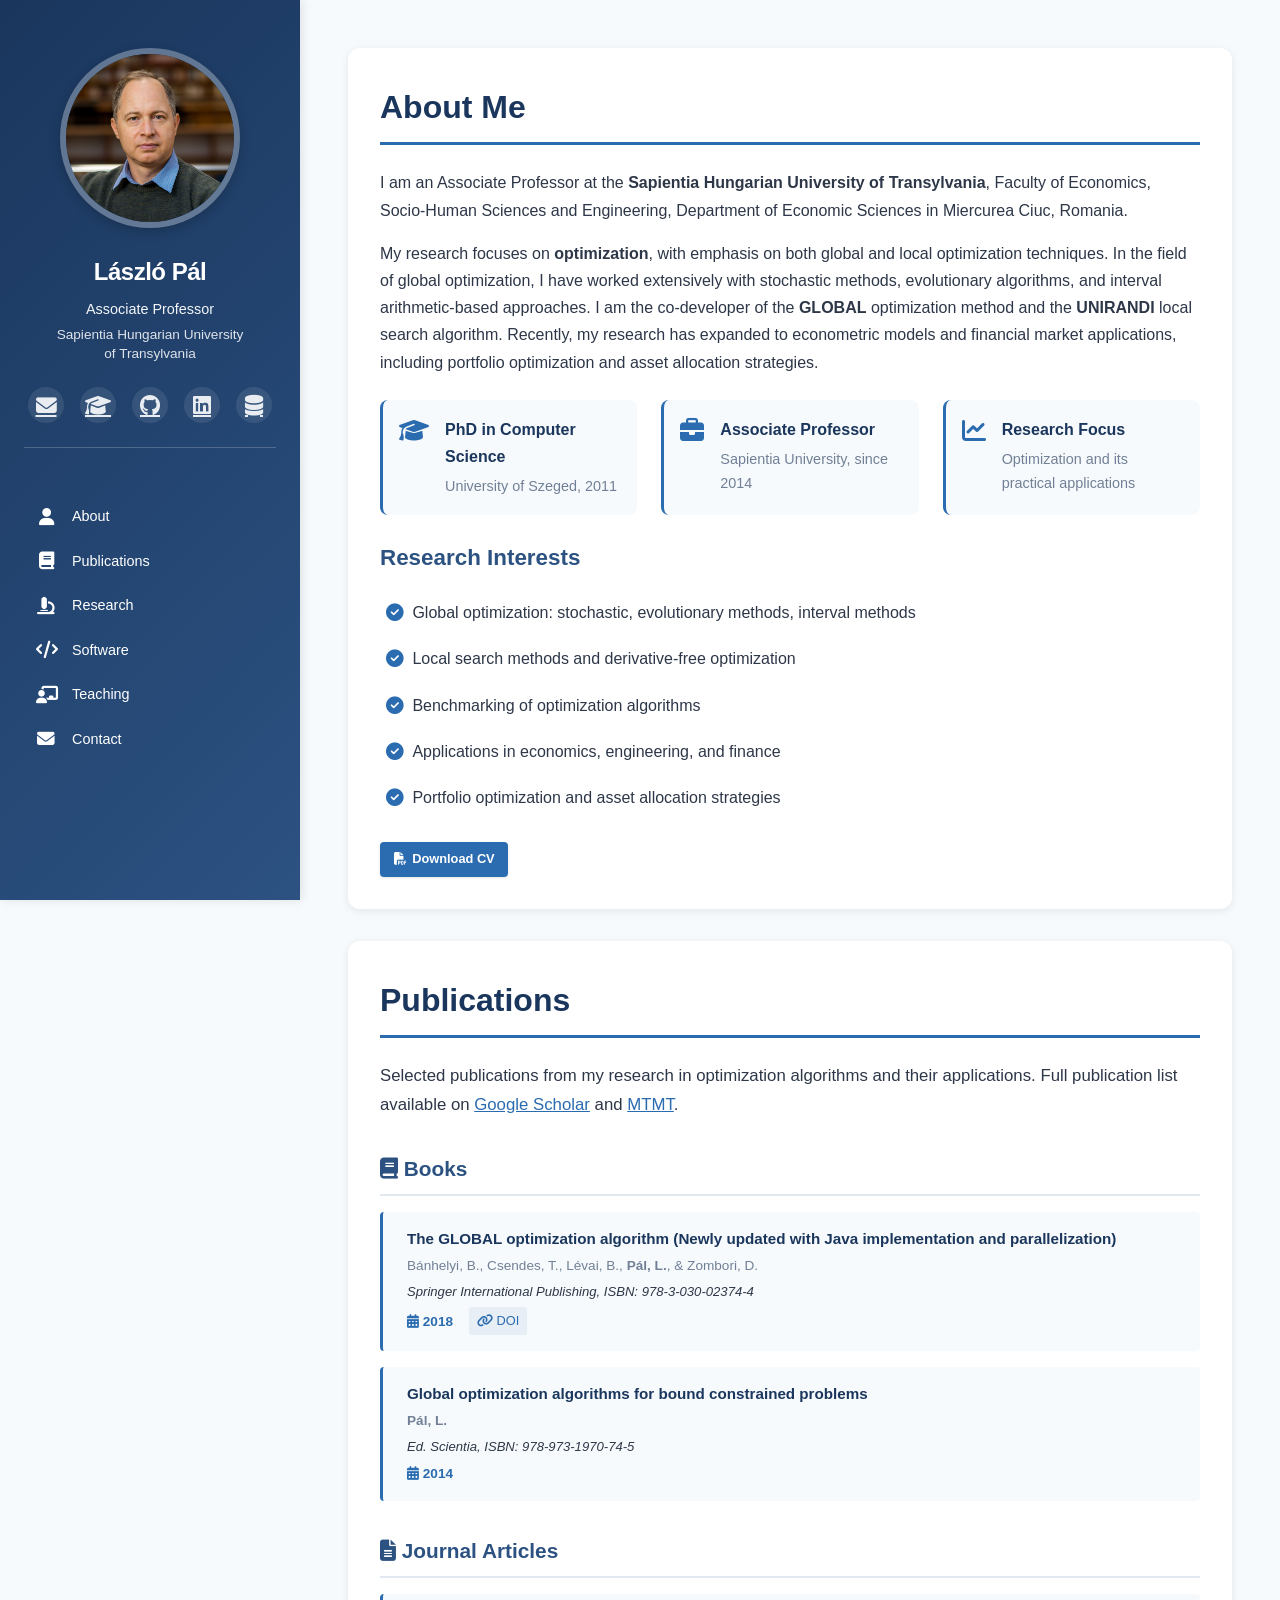
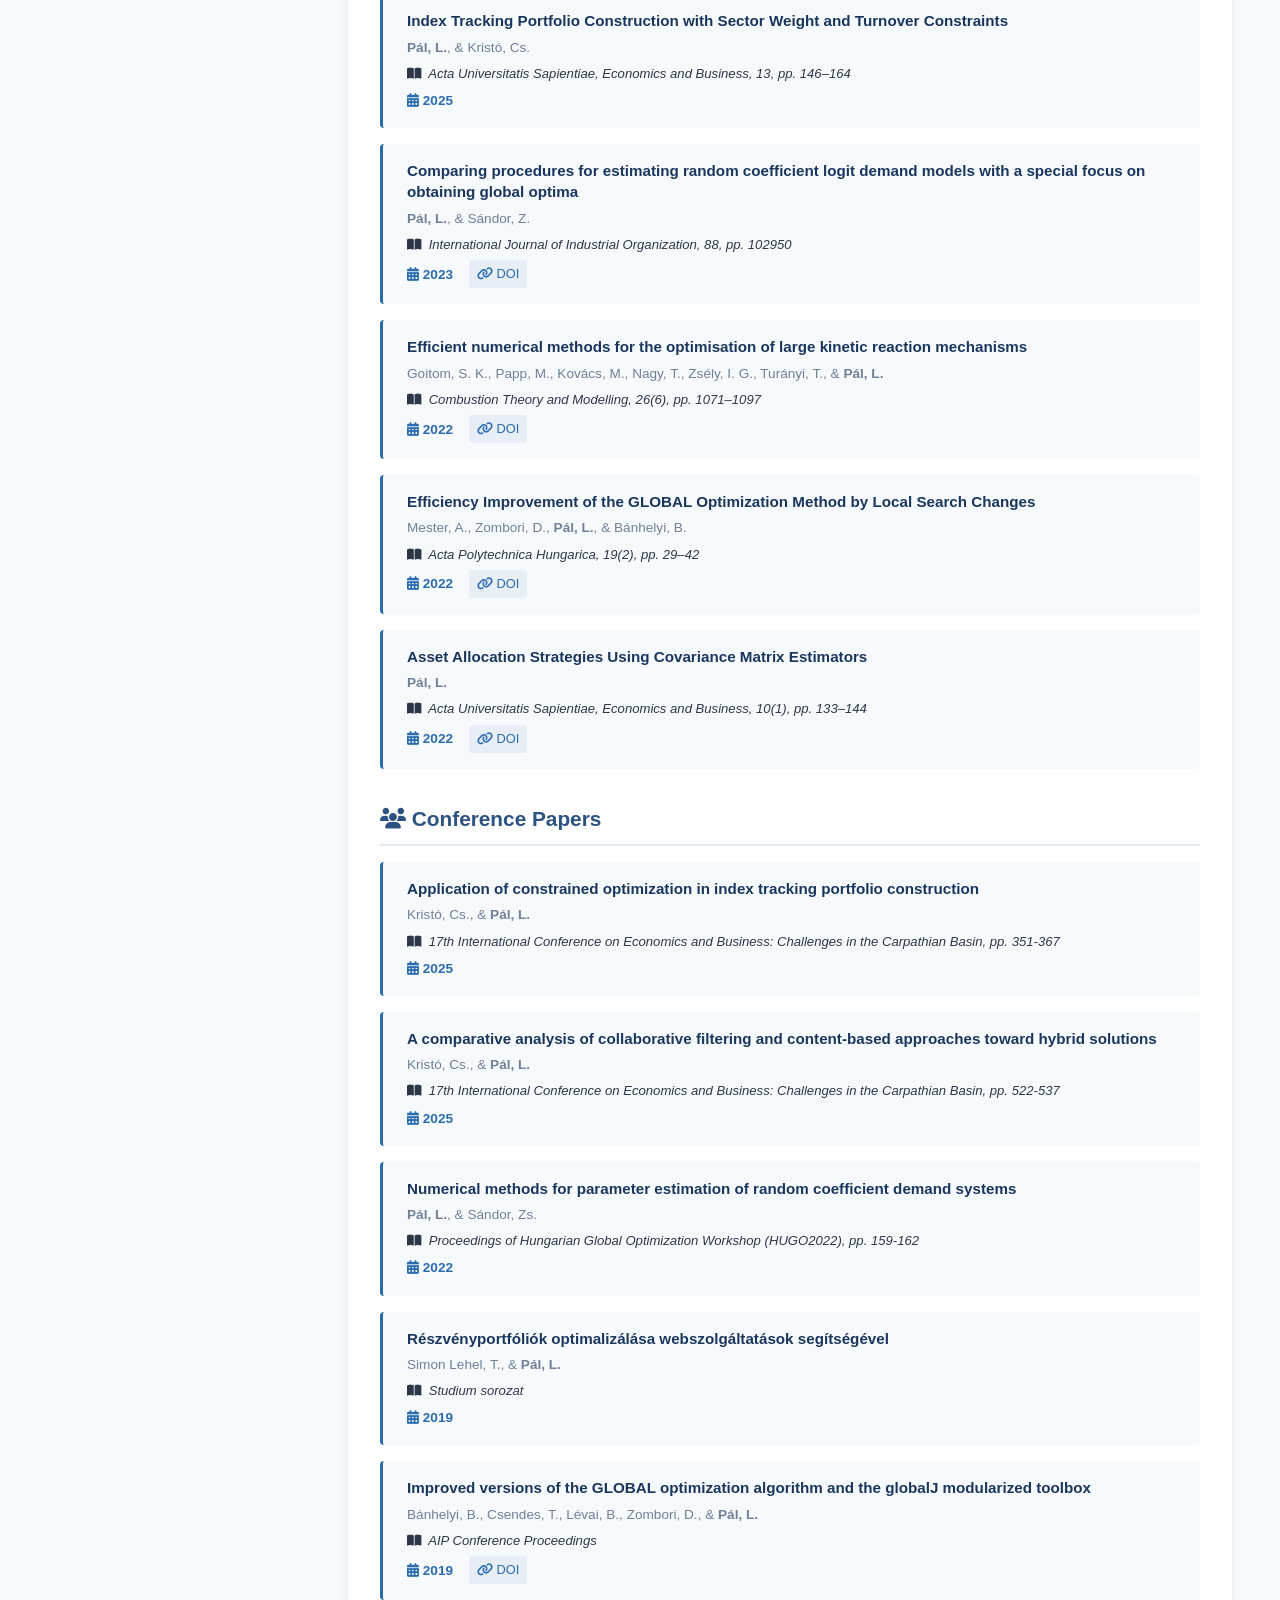
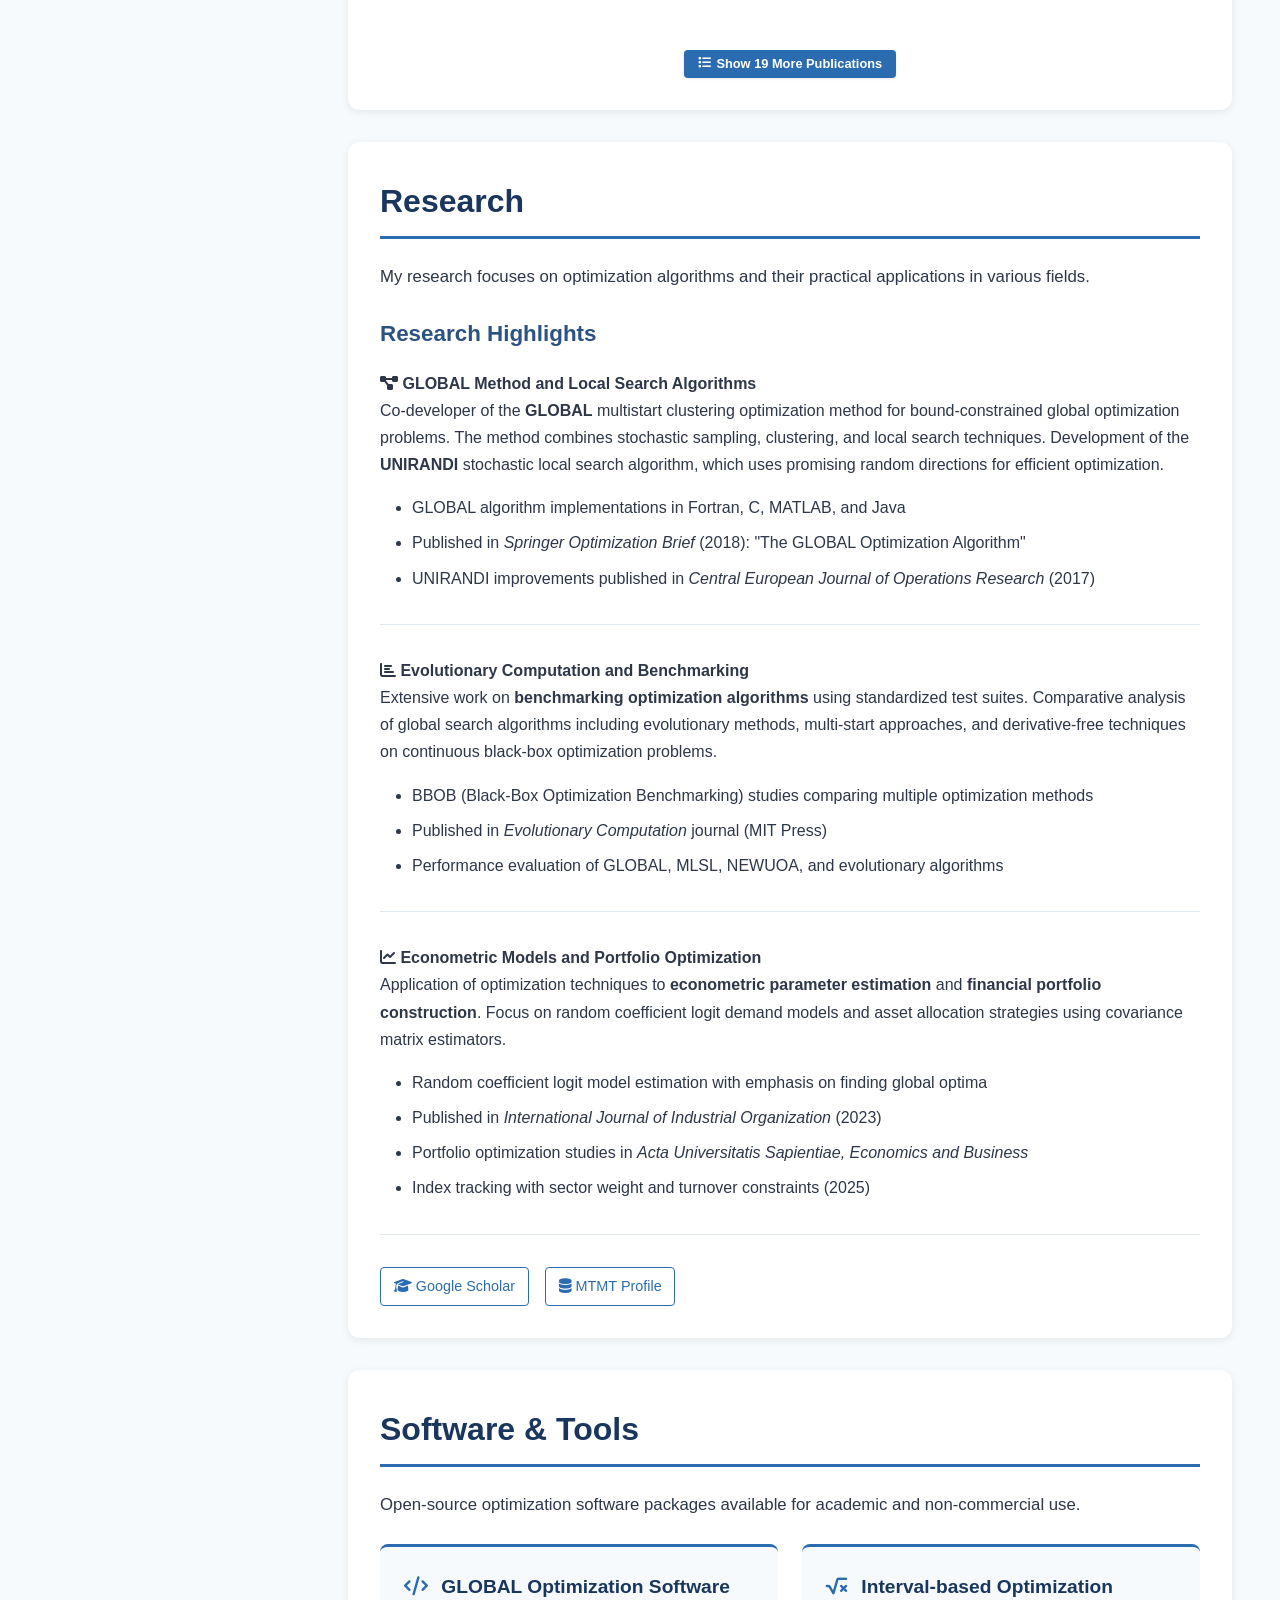
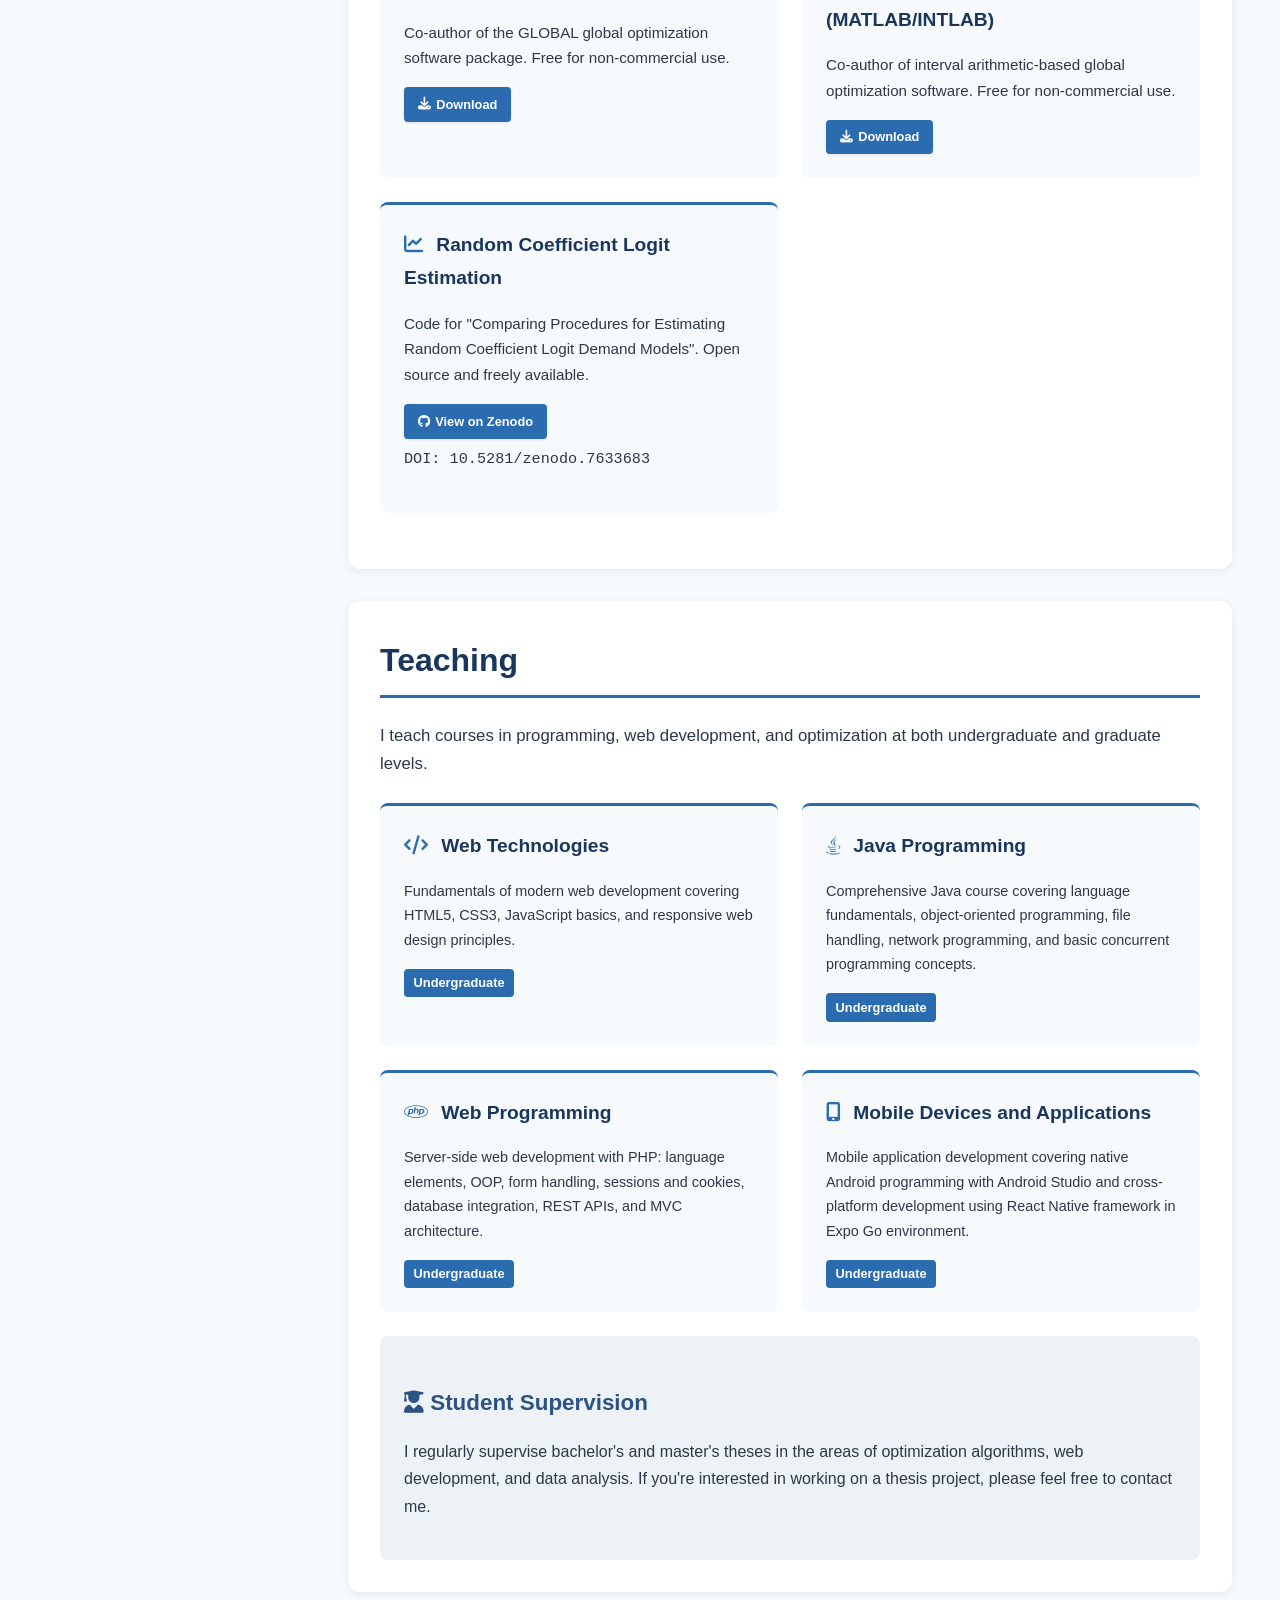
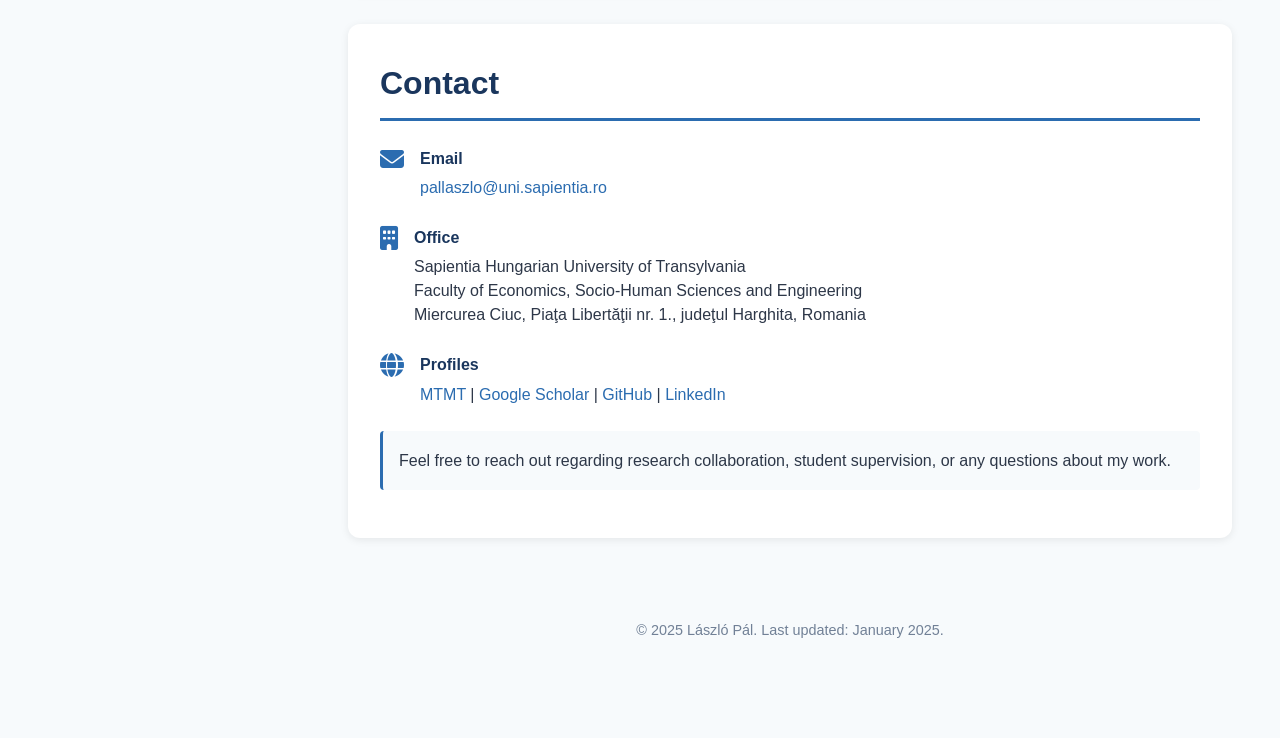
==== commit c6c029f0: "Update icons: chart-bar, square-root-alt, replace thesis with mobile course" ====
--- a/index.html
+++ b/index.html
@@ -188,7 +188,7 @@
             </div>
 
             <div class="research-item">
-                <h4><i class="fas fa-flask"></i> Evolutionary Computation and Benchmarking</h4>
+                <h4><i class="fas fa-chart-bar"></i> Evolutionary Computation and Benchmarking</h4>
                 <p>
                     Extensive work on <strong>benchmarking optimization algorithms</strong> using standardized test suites.
                     Comparative analysis of global search algorithms including evolutionary methods, multi-start approaches,
@@ -244,7 +244,7 @@
                 </div>
 
                 <div class="software-item">
-                    <h3><i class="fas fa-calculator"></i> Interval-based Optimization (MATLAB/INTLAB)</h3>
+                    <h3><i class="fas fa-square-root-alt"></i> Interval-based Optimization (MATLAB/INTLAB)</h3>
                     <p>
                         Co-author of interval arithmetic-based global optimization software. Free for non-commercial use.
                     </p>
@@ -296,10 +296,10 @@
                 </div>
 
                 <div class="teaching-item">
-                    <h3><i class="fas fa-graduation-cap"></i> Bachelor's Thesis Projects</h3>
-                    <p>Supervision of undergraduate thesis projects in optimization algorithms,
-                       web development, and data analysis. Guidance on thesis structure and academic writing.</p>
-                    <span class="course-level">Final Year</span>
+                    <h3><i class="fas fa-mobile-alt"></i> Mobile Devices and Applications</h3>
+                    <p>Mobile application development covering native Android programming with Android Studio
+                       and cross-platform development using React Native framework in Expo Go environment.</p>
+                    <span class="course-level">Undergraduate</span>
                 </div>
             </div>
             
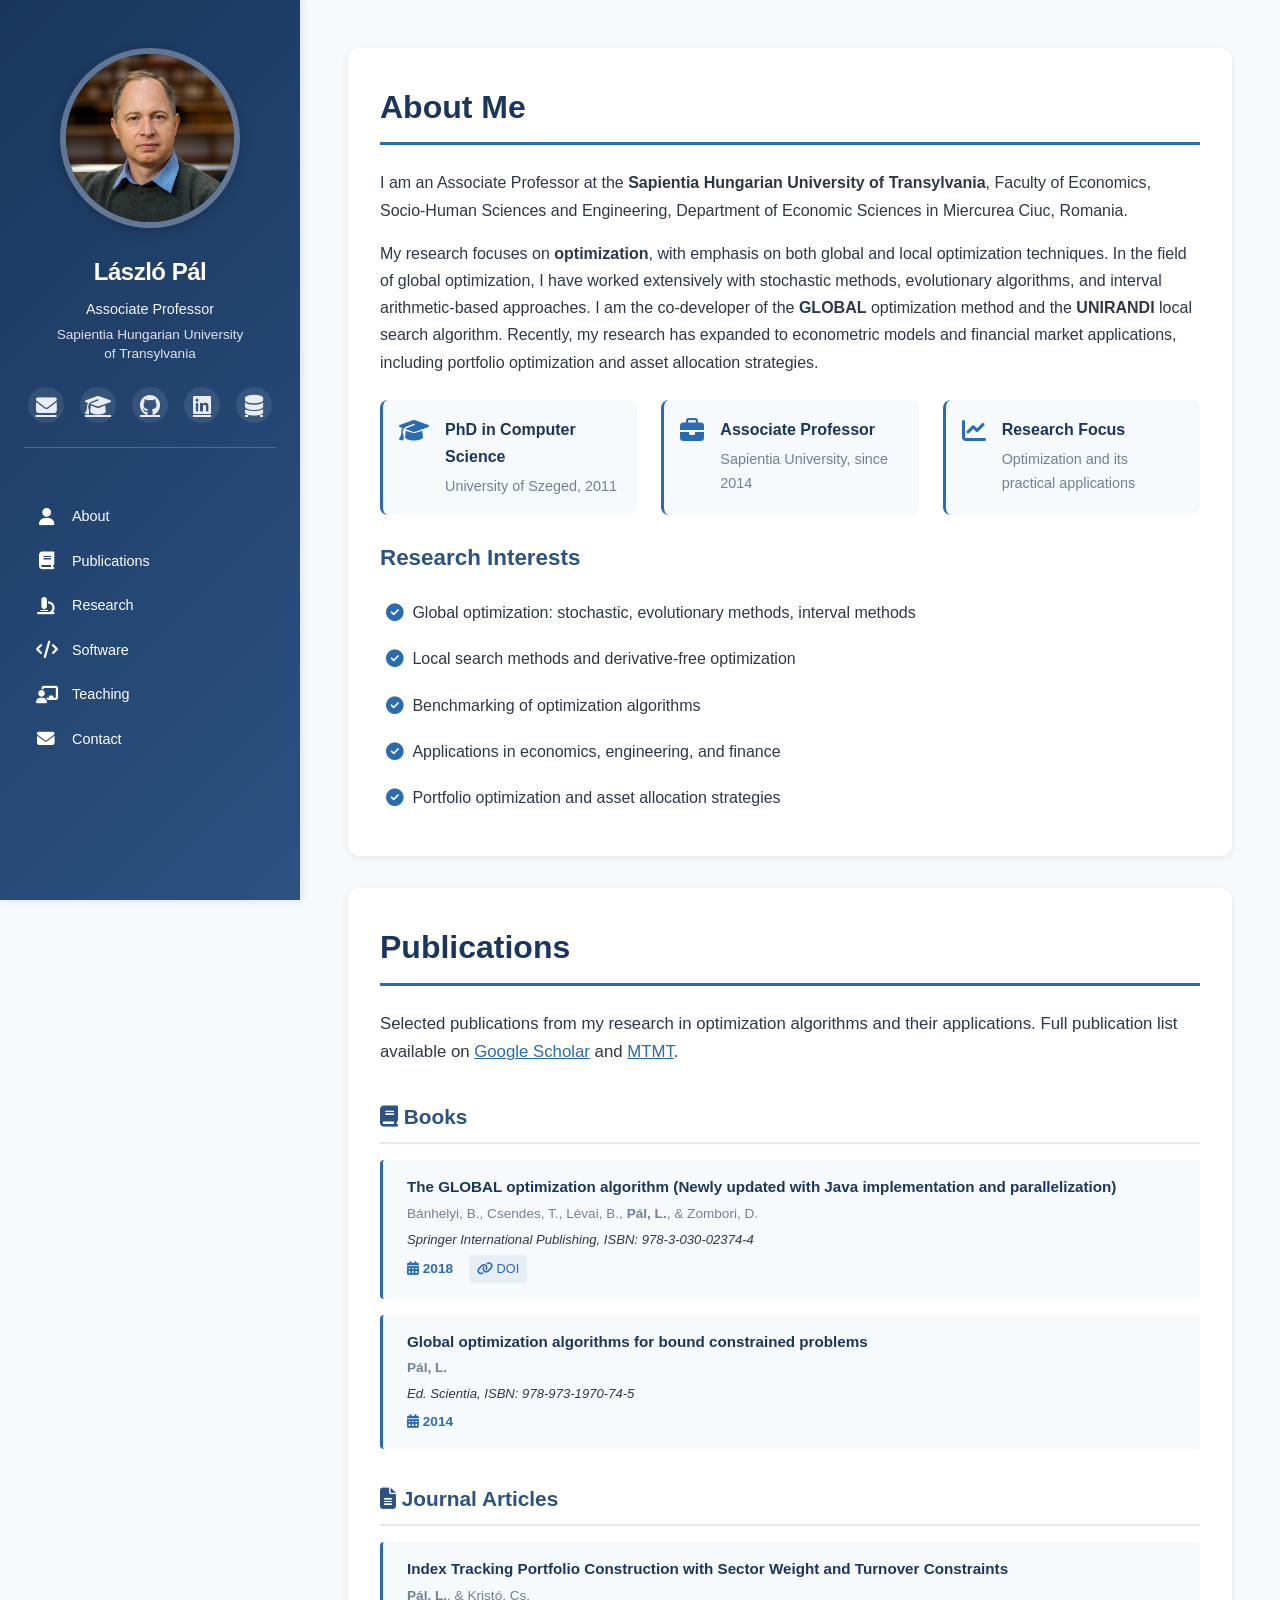
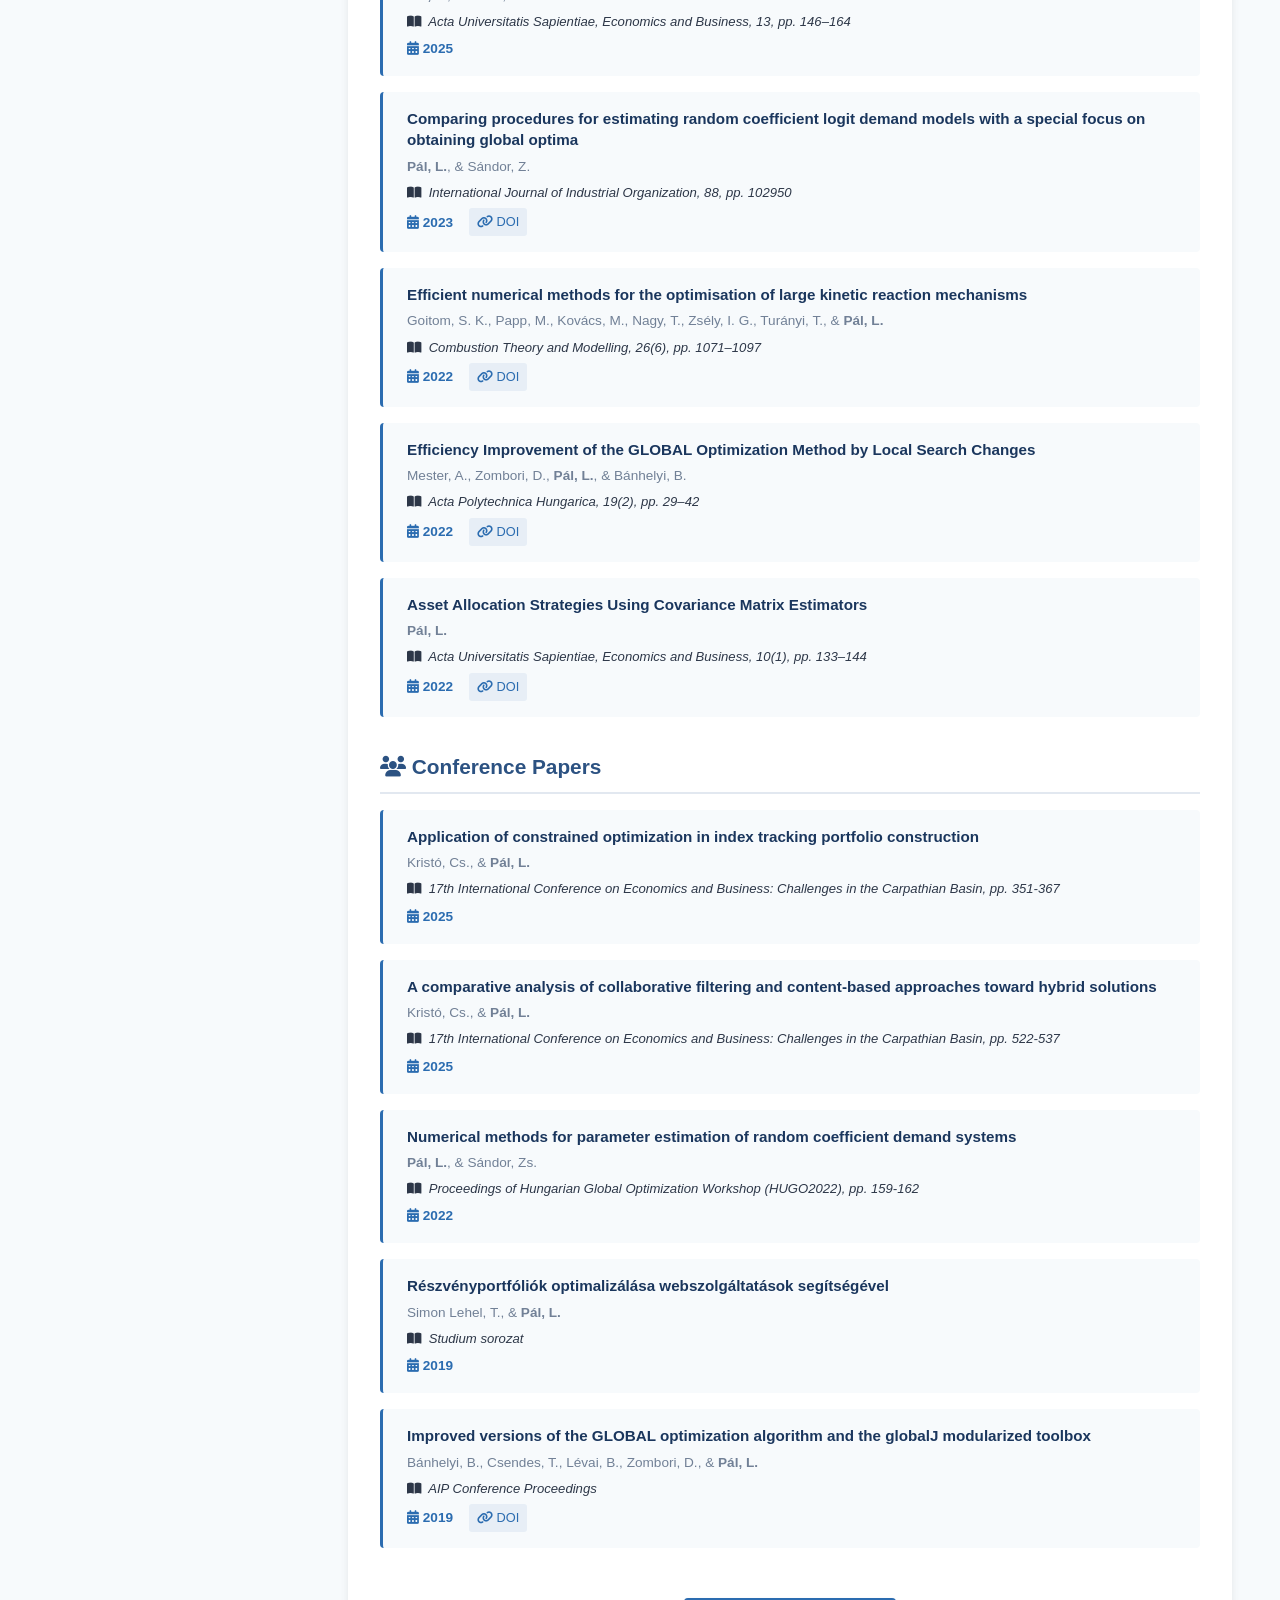
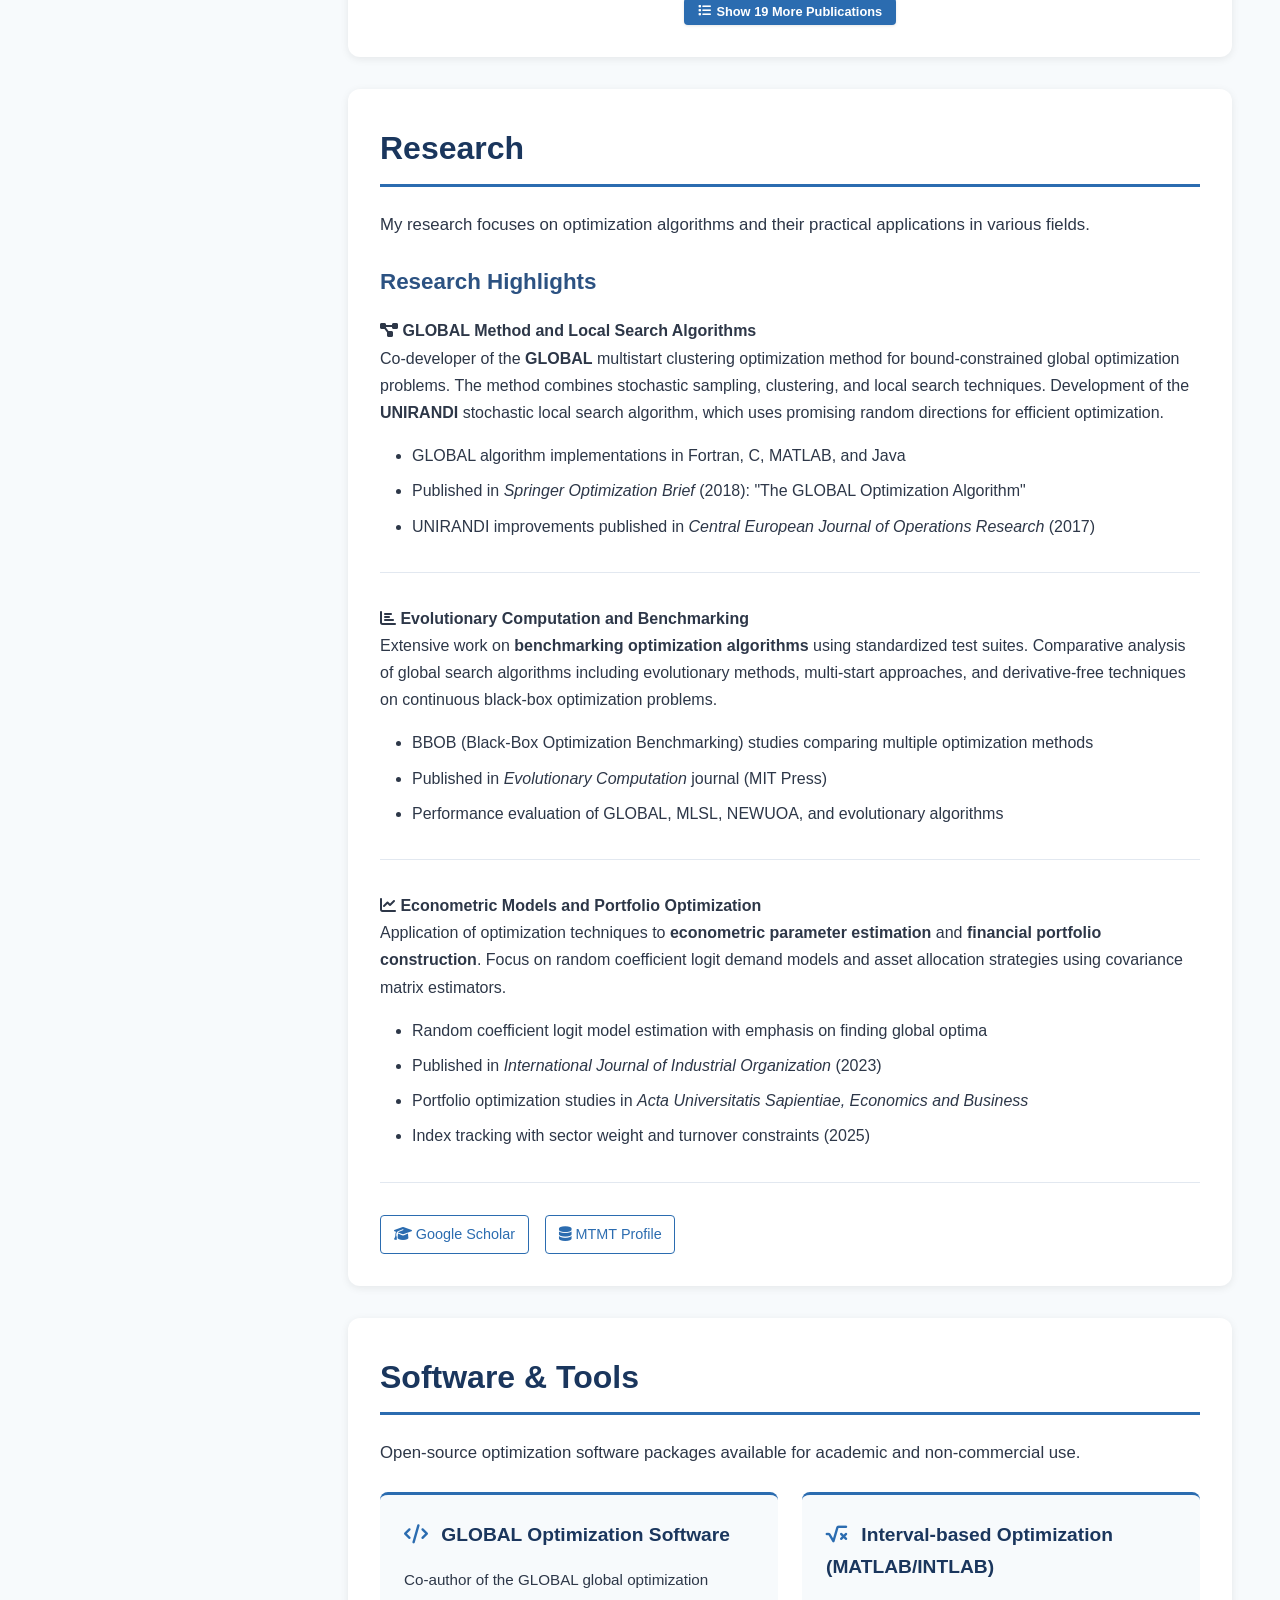
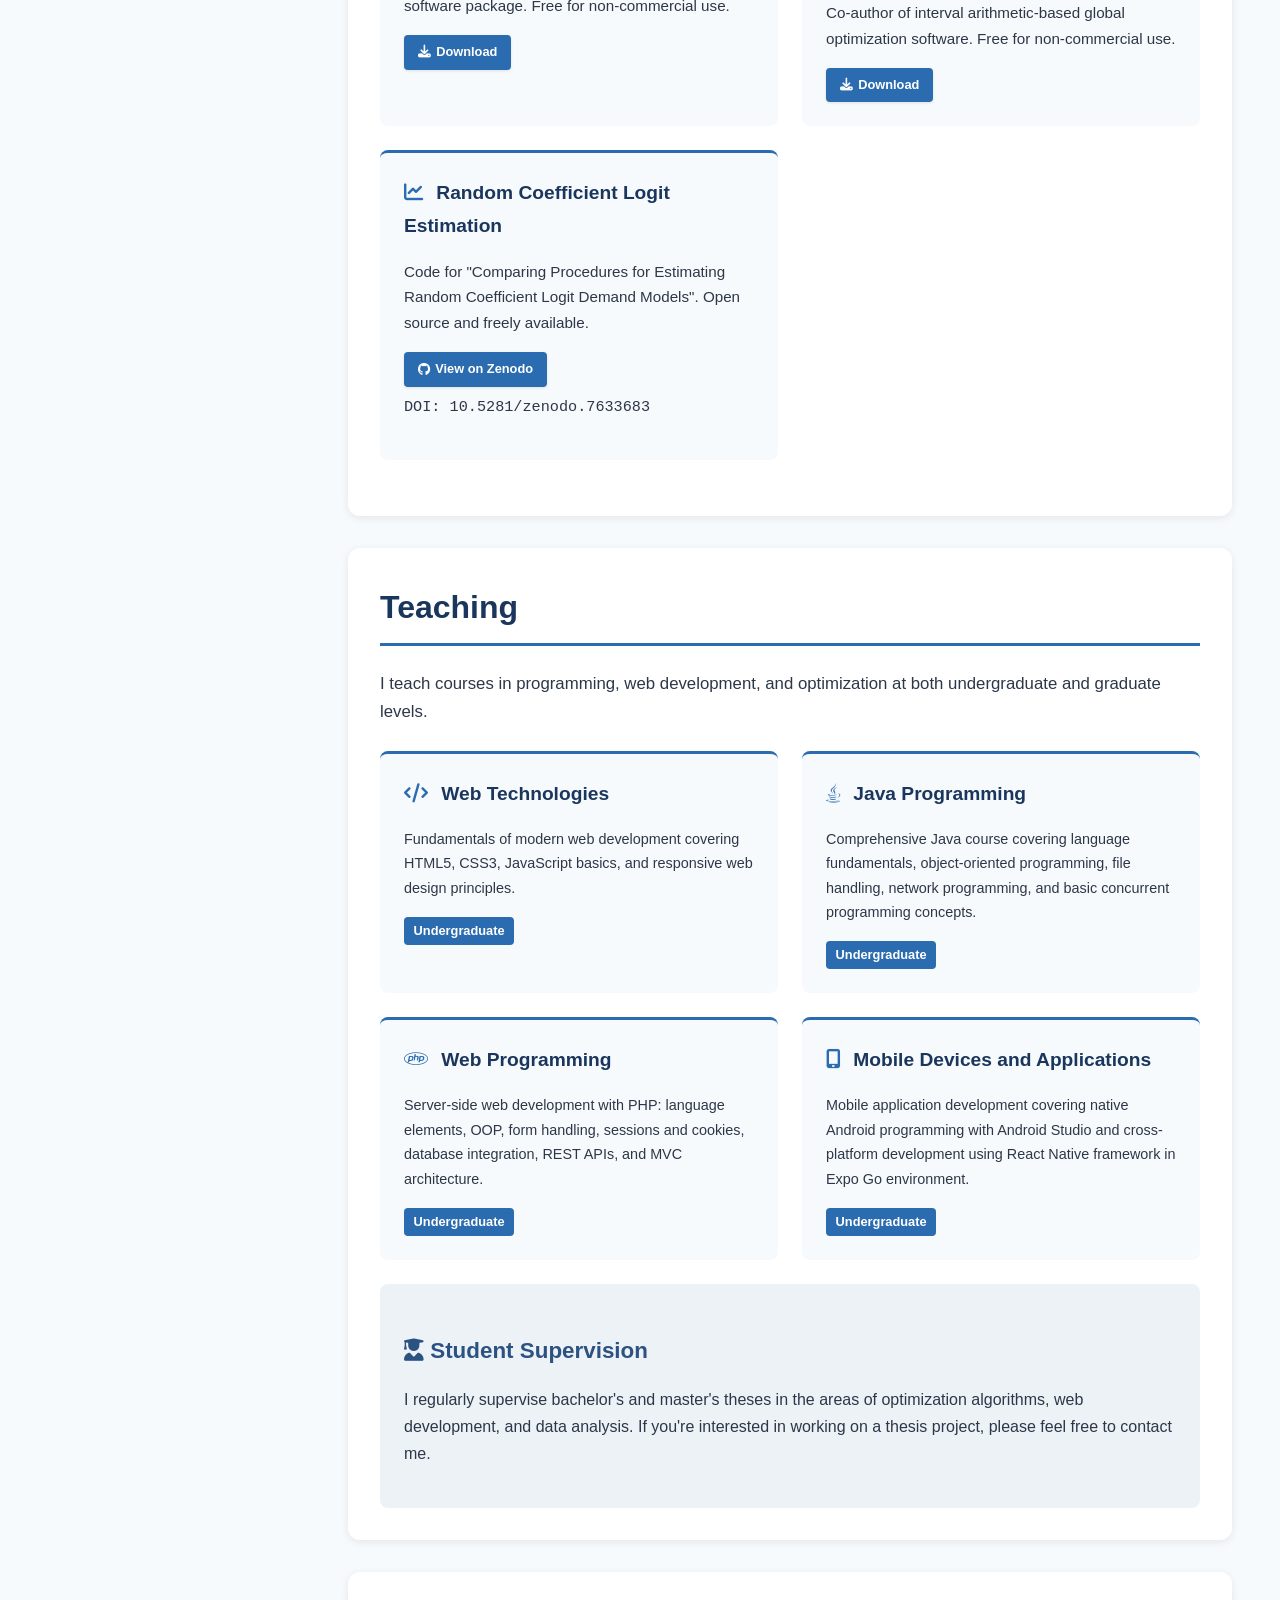
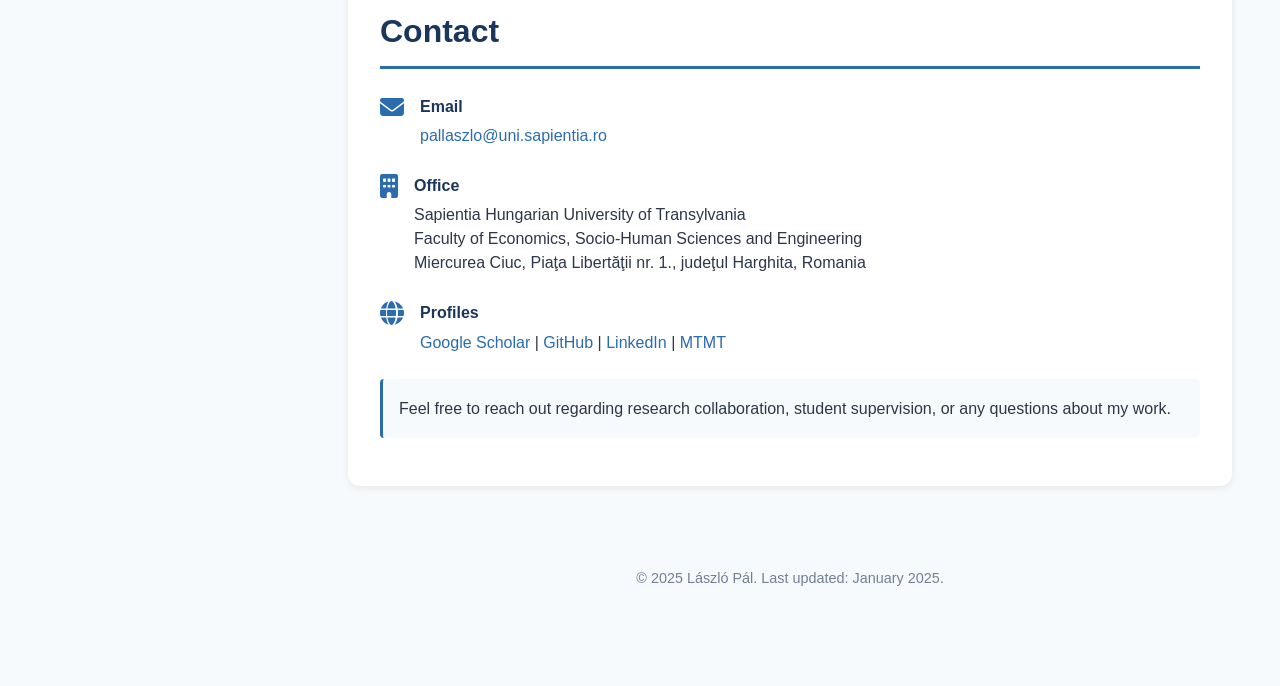
==== commit 41a8886a: "Move MTMT to end of profiles, hide CV download button" ====
--- a/index.html
+++ b/index.html
@@ -13,26 +13,26 @@
         gtag('config', 'G-C1RTCQ168E');
     </script>
 
-    <title>László Pál - Associate Professor | Optimization Algorithms</title>
+    <title>László Pál - Associate Professor | Optimization Algorithms Research</title>
 
     <!-- SEO Meta Tags -->
-    <meta name="description" content="László Pál, Associate Professor at Sapientia Hungarian University of Transylvania. Research in global optimization algorithms, GLOBAL method, UNIRANDI, and stochastic optimization.">
-    <meta name="keywords" content="László Pál, optimization algorithms, global optimization, GLOBAL method, UNIRANDI, stochastic optimization, Sapientia University">
+    <meta name="description" content="László Pál, Associate Professor at Sapientia University. Research in optimization algorithms (GLOBAL, UNIRANDI), benchmarking, econometric models, and portfolio optimization. Publications in Evolutionary Computation, IJIO, and Springer.">
+    <meta name="keywords" content="László Pál, optimization algorithms, global optimization, GLOBAL method, UNIRANDI, benchmarking, BBOB, stochastic methods, evolutionary algorithms, interval methods, econometric models, portfolio optimization, Sapientia University, Android development, React Native">
     <meta name="author" content="László Pál">
     <meta name="robots" content="index, follow">
 
     <!-- Open Graph / Facebook -->
     <meta property="og:type" content="website">
     <meta property="og:url" content="https://pallaszlo.github.io/">
-    <meta property="og:title" content="László Pál - Associate Professor">
-    <meta property="og:description" content="Research in global optimization algorithms, GLOBAL method, and stochastic optimization techniques.">
+    <meta property="og:title" content="László Pál - Optimization Algorithms Research">
+    <meta property="og:description" content="Research in optimization algorithms, benchmarking, and practical applications in economics and finance.">
     <meta property="og:image" content="https://pallaszlo.github.io/assets/images/profile_small.jpg">
 
     <!-- Twitter -->
     <meta property="twitter:card" content="summary">
     <meta property="twitter:url" content="https://pallaszlo.github.io/">
     <meta property="twitter:title" content="László Pál - Associate Professor">
-    <meta property="twitter:description" content="Research in global optimization algorithms and stochastic methods.">
+    <meta property="twitter:description" content="Optimization algorithms research and benchmarking.">
     <meta property="twitter:image" content="https://pallaszlo.github.io/assets/images/profile_small.jpg">
 
     <!-- Canonical URL -->
@@ -137,11 +137,13 @@
                 <li><i class="fas fa-check-circle"></i> Portfolio optimization and asset allocation strategies</li>
             </ul>
 
+            <!-- Download CV Button - Hidden
             <div class="cv-download">
                 <a href="assets/cv.pdf" class="button" download>
                     <i class="fas fa-file-pdf"></i> Download CV
                 </a>
             </div>
+            -->
         </section>
 
         <section id="publications" class="section">
@@ -340,10 +342,10 @@
                     <div>
                         <strong>Profiles</strong>
                         <p>
-                            <a href="https://m2.mtmt.hu/gui2/?type=authors&mode=browse&sel=10026711" target="_blank">MTMT</a> |
                             <a href="https://scholar.google.com/citations?user=nDlGWqsAAAAJ&hl=en" target="_blank">Google Scholar</a> |
                             <a href="https://github.com/pallaszlo" target="_blank">GitHub</a> |
-                            <a href="https://www.linkedin.com/in/l%C3%A1szl%C3%B3-p%C3%A1l-b04ba25a/" target="_blank">LinkedIn</a>
+                            <a href="https://www.linkedin.com/in/l%C3%A1szl%C3%B3-p%C3%A1l-b04ba25a/" target="_blank">LinkedIn</a> |
+                            <a href="https://m2.mtmt.hu/gui2/?type=authors&mode=browse&sel=10026711" target="_blank">MTMT</a>
                         </p>
                     </div>
                 </div>
@@ -379,20 +381,29 @@
         "url": "https://pallaszlo.github.io",
         "image": "https://pallaszlo.github.io/assets/images/profile_small.jpg",
         "sameAs": [
+            "https://m2.mtmt.hu/gui2/?type=authors&mode=browse&sel=10026711",
             "https://scholar.google.com/citations?user=nDlGWqsAAAAJ&hl=en",
             "https://www.linkedin.com/in/l%C3%A1szl%C3%B3-p%C3%A1l-b04ba25a/",
-            "https://github.com/pallaszlo",
-            "https://m2.mtmt.hu/gui2/?type=authors&mode=browse&sel=10026711"
+            "https://github.com/pallaszlo"
         ],
         "alumniOf": {
             "@type": "Organization",
             "name": "University of Szeged"
         },
         "knowsAbout": [
+            "Optimization Algorithms",
             "Global Optimization",
+            "GLOBAL Method",
+            "UNIRANDI Method",
+            "Benchmarking",
+            "BBOB",
             "Stochastic Methods",
-            "GLOBAL Algorithm",
-            "UNIRANDI Method"
+            "Evolutionary Algorithms",
+            "Interval Methods",
+            "Econometric Models",
+            "Portfolio Optimization",
+            "Android Development",
+            "React Native"
         ]
     }
     </script>
